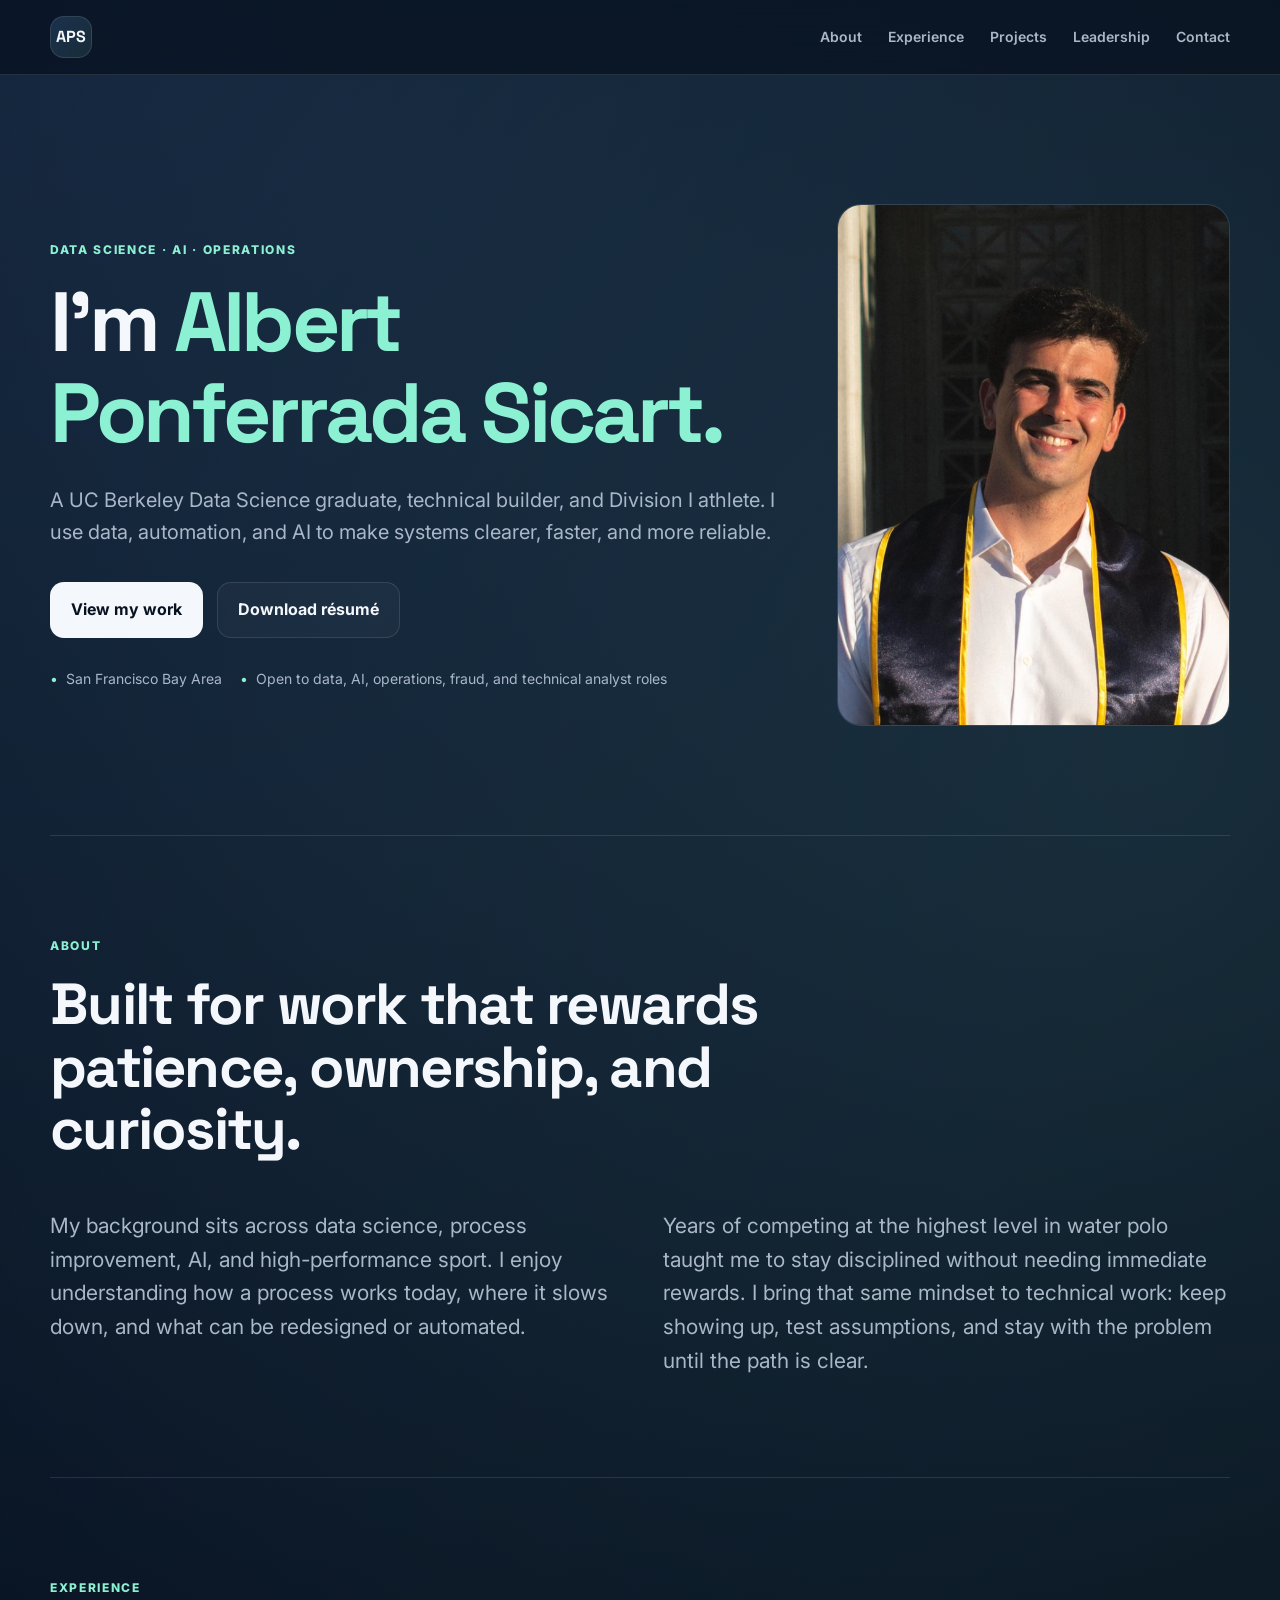
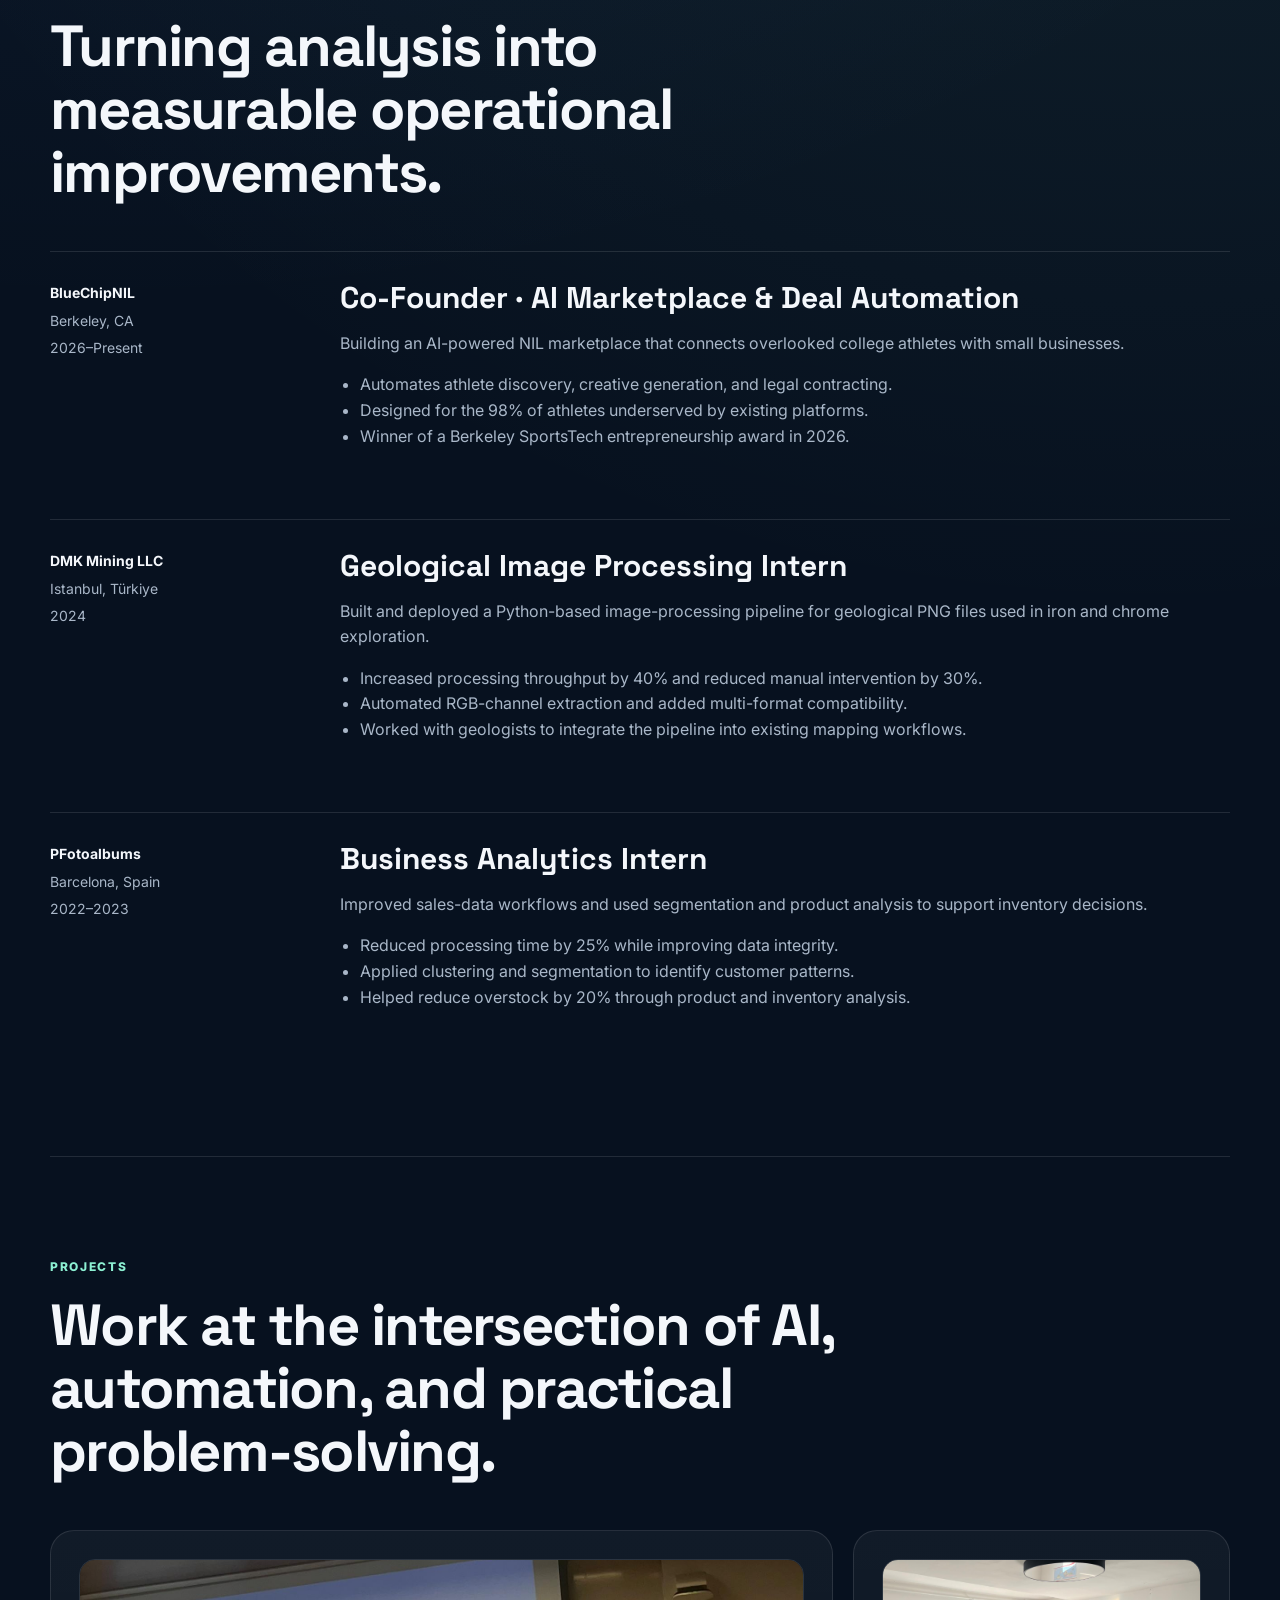
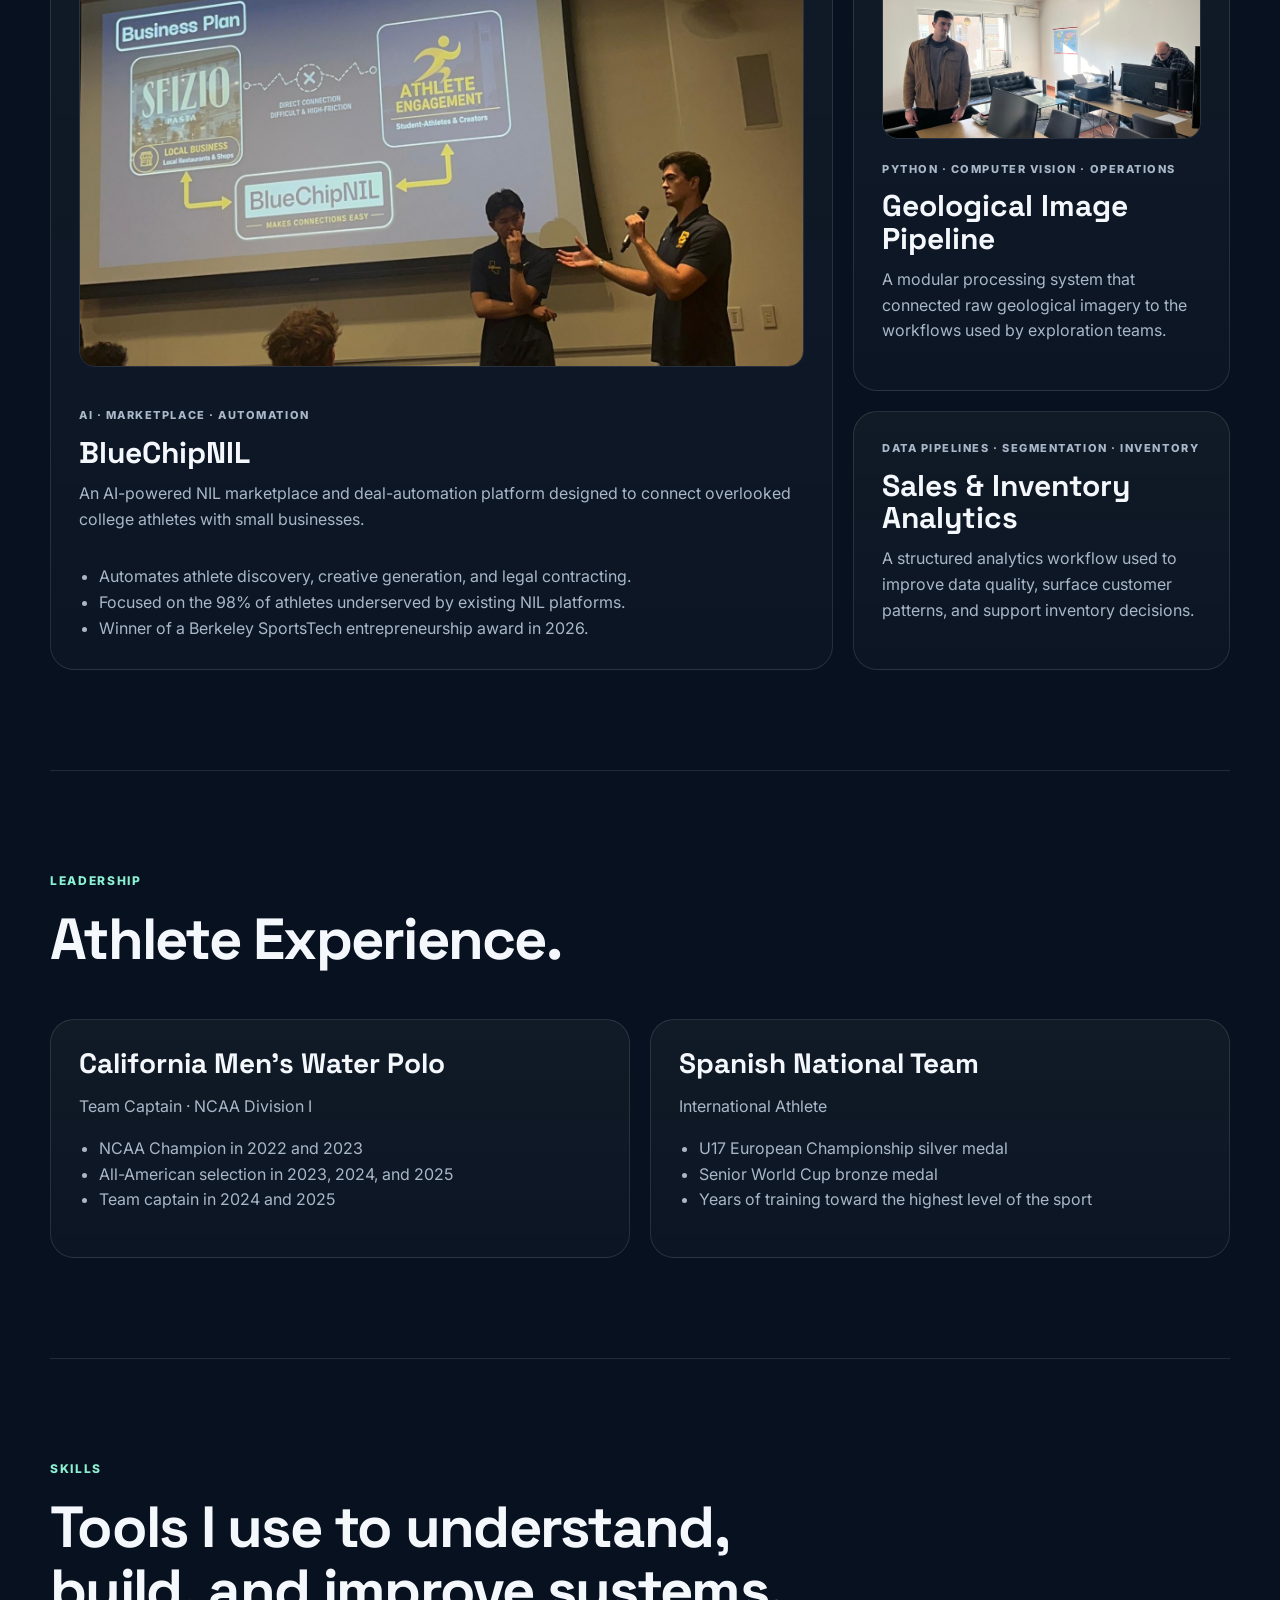
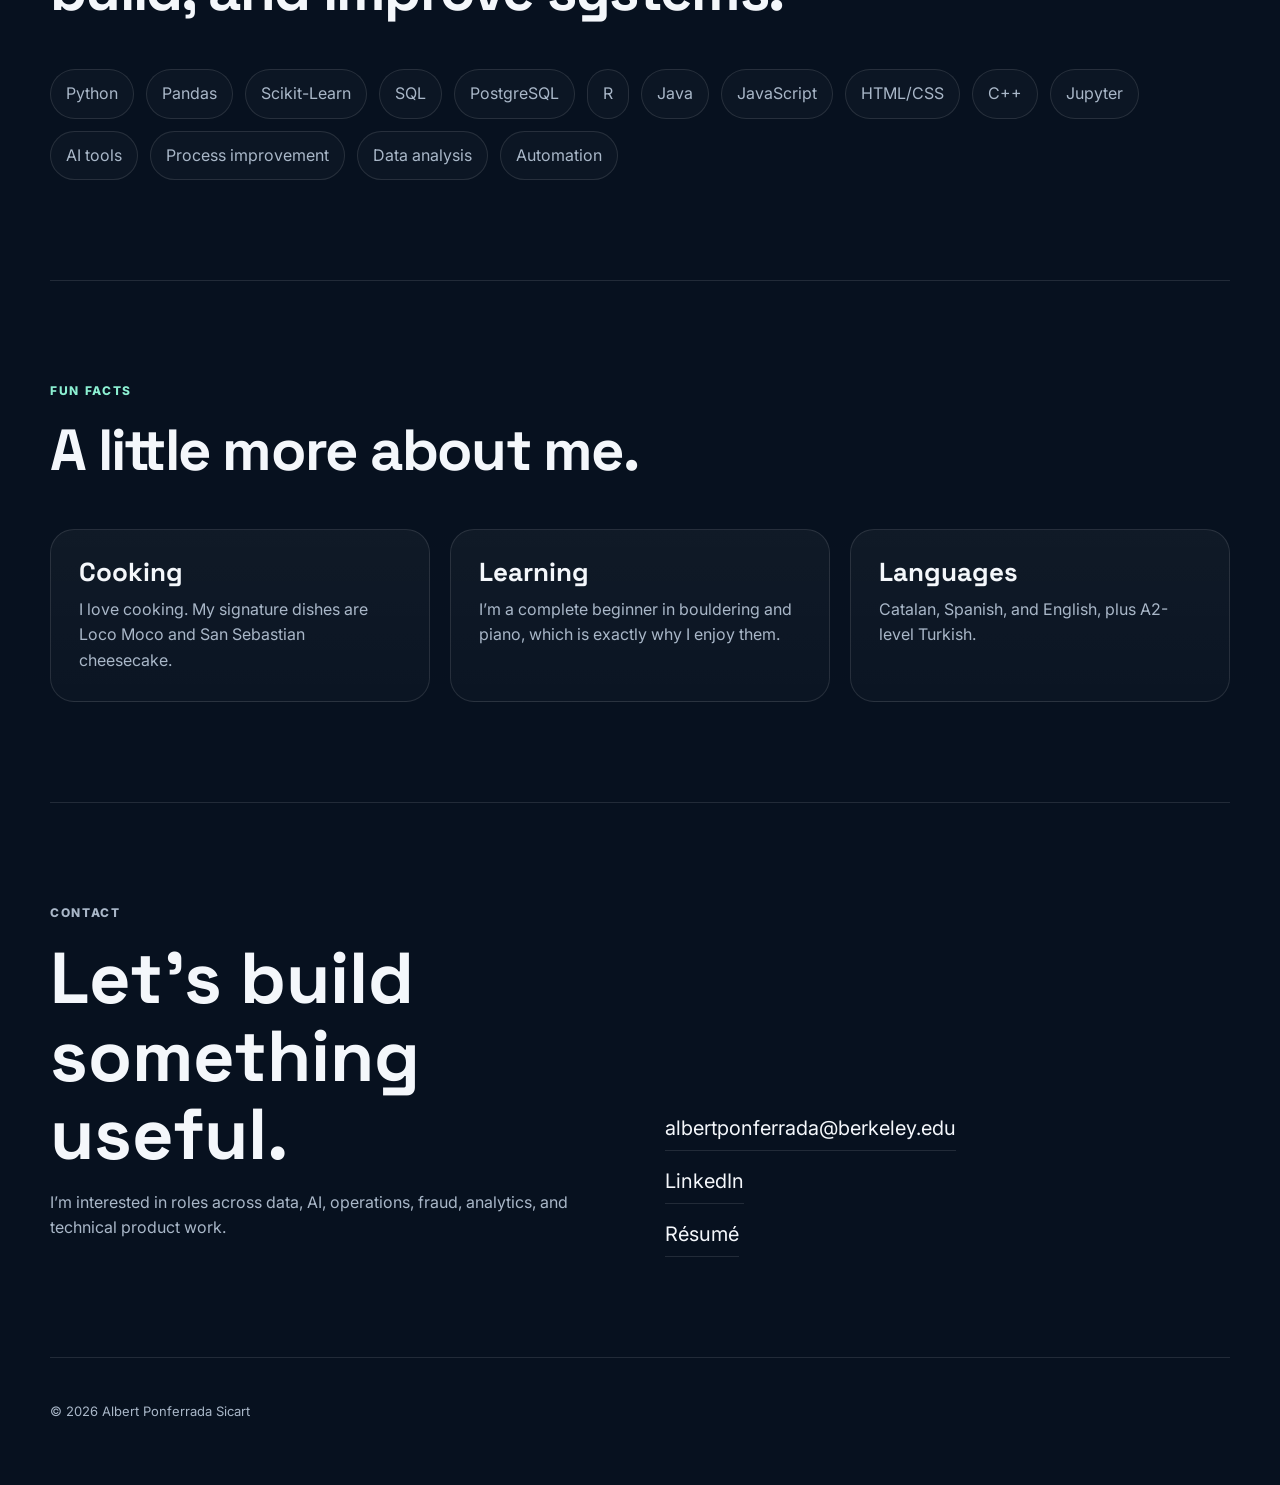
==== index.html @ a895bd9f "Add files via upload" ====
<!DOCTYPE html>
<html lang="en">
<head>
  <meta charset="UTF-8" />
  <meta name="viewport" content="width=device-width, initial-scale=1.0" />
  <meta name="description" content="Portfolio of Albert Ponferrada Sicart, UC Berkeley Data Science graduate, AI builder, analyst, and Division I athlete." />
  <title>Albert Ponferrada Sicart | Data, AI & Operations</title>
  <link rel="preconnect" href="https://fonts.googleapis.com">
  <link rel="preconnect" href="https://fonts.gstatic.com" crossorigin>
  <link href="https://fonts.googleapis.com/css2?family=Inter:wght@400;500;600;700;800&family=Space+Grotesk:wght@500;600;700&display=swap" rel="stylesheet">
  <link rel="stylesheet" href="styles.css" />
</head>
<body>
  <div class="site-shell">
    <header class="nav-wrap">
      <nav class="nav container">
        <a class="brand" href="#top">APS</a>
        <button class="menu-toggle" aria-label="Open menu" aria-expanded="false">Menu</button>
        <div class="nav-links">
          <a href="#about">About</a>
          <a href="#experience">Experience</a>
          <a href="#projects">Projects</a>
          <a href="#leadership">Leadership</a>
          <a href="#contact">Contact</a>
        </div>
      </nav>
    </header>

    <main id="top">
      <section class="hero container">
        <div class="hero-copy">
          <p class="eyebrow">DATA SCIENCE · AI · OPERATIONS</p>
          <h1>I’m <span class="name-accent">Albert Ponferrada Sicart.</span></h1>
          <p class="hero-text">
            A UC Berkeley Data Science graduate, technical builder, and Division I athlete.
            I use data, automation, and AI to make systems clearer, faster, and more reliable.
          </p>
          <div class="hero-actions">
            <a class="button primary" href="#projects">View my work</a>
            <a class="button secondary" href="Albert_Ponferrada_Resume.pdf" target="_blank" rel="noopener">Download résumé</a>
          </div>
          <div class="hero-meta">
            <span>San Francisco Bay Area</span>
            <span>Open to data, AI, operations, fraud, and technical analyst roles</span>
          </div>
        </div>

        <aside class="hero-image-wrap"><img src="main.png" alt="Albert Ponferrada Sicart" class="hero-image" /></aside>
      </section>

      <section id="about" class="section container">
        <div class="section-heading">
          <p class="eyebrow">ABOUT</p>
          <h2>Built for work that rewards patience, ownership, and curiosity.</h2>
        </div>
        <div class="about-grid">
          <p>
            My background sits across data science, process improvement, AI, and high-performance sport.
            I enjoy understanding how a process works today, where it slows down, and what can be redesigned or automated.
          </p>
          <p>
            Years of competing at the highest level in water polo taught me to stay disciplined without needing immediate rewards.
            I bring that same mindset to technical work: keep showing up, test assumptions, and stay with the problem until the path is clear.
          </p>
        </div>
      </section>

      <section id="experience" class="section container">
        <div class="section-heading">
          <p class="eyebrow">EXPERIENCE</p>
          <h2>Turning analysis into measurable operational improvements.</h2>
        </div>

        <div class="timeline">
          <article class="timeline-item">
            <div class="timeline-meta">
              <span>BlueChipNIL</span>
              <span>Berkeley, CA</span>
              <span>2026–Present</span>
            </div>
            <div class="timeline-content">
              <h3>Co-Founder · AI Marketplace & Deal Automation</h3>
              <p>
                Building an AI-powered NIL marketplace that connects overlooked college athletes with small businesses.
              </p>
              <ul>
                <li>Automates athlete discovery, creative generation, and legal contracting.</li>
                <li>Designed for the 98% of athletes underserved by existing platforms.</li>
                <li>Winner of a Berkeley SportsTech entrepreneurship award in 2026.</li>
              </ul>
            </div>
          </article>
          <article class="timeline-item">
            <div class="timeline-meta">
              <span>DMK Mining LLC</span>
              <span>Istanbul, Türkiye</span>
              <span>2024</span>
            </div>
            <div class="timeline-content">
              <h3>Geological Image Processing Intern</h3>
              <p>
                Built and deployed a Python-based image-processing pipeline for geological PNG files used in iron and chrome exploration.
              </p>
              <ul>
                <li>Increased processing throughput by 40% and reduced manual intervention by 30%.</li>
                <li>Automated RGB-channel extraction and added multi-format compatibility.</li>
                <li>Worked with geologists to integrate the pipeline into existing mapping workflows.</li>
              </ul>
            </div>
          </article>

          <article class="timeline-item">
            <div class="timeline-meta">
              <span>PFotoalbums</span>
              <span>Barcelona, Spain</span>
              <span>2022–2023</span>
            </div>
            <div class="timeline-content">
              <h3>Business Analytics Intern</h3>
              <p>
                Improved sales-data workflows and used segmentation and product analysis to support inventory decisions.
              </p>
              <ul>
                <li>Reduced processing time by 25% while improving data integrity.</li>
                <li>Applied clustering and segmentation to identify customer patterns.</li>
                <li>Helped reduce overstock by 20% through product and inventory analysis.</li>
              </ul>
            </div>
          </article>
        </div>
      </section>

      <section id="projects" class="section container">
        <div class="section-heading">
          <p class="eyebrow">PROJECTS</p>
          <h2>Work at the intersection of AI, automation, and practical problem-solving.</h2>
        </div>

        <div class="project-grid">
          <article class="project-card featured">
            <img src="chip.jpeg" alt="BlueChipNIL project" class="project-image" />
            <div>
              <p class="project-kicker">AI · MARKETPLACE · AUTOMATION</p>
              <h3>BlueChipNIL</h3>
              <p>
                An AI-powered NIL marketplace and deal-automation platform designed to connect overlooked college athletes with small businesses.
              </p>
            </div>
            <ul>
              <li>Automates athlete discovery, creative generation, and legal contracting.</li>
              <li>Focused on the 98% of athletes underserved by existing NIL platforms.</li>
              <li>Winner of a Berkeley SportsTech entrepreneurship award in 2026.</li>
            </ul>
          </article>

          <article class="project-card">
            <img src="dmk.jpeg" alt="DMK geological image-processing project" class="project-image" />
            <p class="project-kicker">PYTHON · COMPUTER VISION · OPERATIONS</p>
            <h3>Geological Image Pipeline</h3>
            <p>
              A modular processing system that connected raw geological imagery to the workflows used by exploration teams.
            </p>
          </article>

          <article class="project-card project-card-text-only">
            <p class="project-kicker">DATA PIPELINES · SEGMENTATION · INVENTORY</p>
            <h3>Sales & Inventory Analytics</h3>
            <p>
              A structured analytics workflow used to improve data quality, surface customer patterns, and support inventory decisions.
            </p>
          </article>
        </div>
      </section>

      <section id="leadership" class="section container">
        <div class="section-heading">
          <p class="eyebrow">LEADERSHIP</p>
          <h2>Athlete Experience.</h2>
        </div>

        <div class="leadership-grid">
          <article class="leadership-card">
            <h3>California Men’s Water Polo</h3>
            <p>Team Captain · NCAA Division I</p>
            <ul>
              <li>NCAA Champion in 2022 and 2023</li>
              <li>All-American selection in 2023, 2024, and 2025</li>
              <li>Team captain in 2024 and 2025</li>
            </ul>
          </article>

          <article class="leadership-card">
            <h3>Spanish National Team</h3>
            <p>International Athlete</p>
            <ul>
              <li>U17 European Championship silver medal</li>
              <li>Senior World Cup bronze medal</li>
              <li>Years of training toward the highest level of the sport</li>
            </ul>
          </article>
        </div>
      </section>

      <section class="section container skills-section">
        <div class="section-heading">
          <p class="eyebrow">SKILLS</p>
          <h2>Tools I use to understand, build, and improve systems.</h2>
        </div>
        <div class="skills-list">
          <span>Python</span><span>Pandas</span><span>Scikit-Learn</span><span>SQL</span>
          <span>PostgreSQL</span><span>R</span><span>Java</span><span>JavaScript</span>
          <span>HTML/CSS</span><span>C++</span><span>Jupyter</span><span>AI tools</span>
          <span>Process improvement</span><span>Data analysis</span><span>Automation</span>
        </div>
      </section>
      <section class="section container">
        <div class="section-heading">
          <p class="eyebrow">FUN FACTS</p>
          <h2>A little more about me.</h2>
        </div>
        <div class="fun-facts-grid">
          <article class="fun-fact-card">
            <h3>Cooking</h3>
            <p>I love cooking. My signature dishes are Loco Moco and San Sebastian cheesecake.</p>
          </article>
          <article class="fun-fact-card">
            <h3>Learning</h3>
            <p>I’m a complete beginner in bouldering and piano, which is exactly why I enjoy them.</p>
          </article>
          <article class="fun-fact-card">
            <h3>Languages</h3>
            <p>Catalan, Spanish, and English, plus A2-level Turkish.</p>
          </article>
        </div>
      </section>

      <section id="contact" class="section contact container">
        <div>
          <p class="eyebrow">CONTACT</p>
          <h2>Let’s build something useful.</h2>
          <p>
            I’m interested in roles across data, AI, operations, fraud, analytics, and technical product work.
          </p>
        </div>
        <div class="contact-links">
          <a href="mailto:albertponferrada@berkeley.edu">albertponferrada@berkeley.edu</a>
          <a href="https://www.linkedin.com/in/albert-ponferrada" target="_blank" rel="noopener">LinkedIn</a>
          <a href="Albert_Ponferrada_Resume.pdf" target="_blank" rel="noopener">Résumé</a>
        </div>
      </section>
    </main>

    <footer class="footer container">
      <p>© <span id="year"></span> Albert Ponferrada Sicart</p>
      
    </footer>
  </div>

  <script src="script.js"></script>
</body>
</html>
---- styles.css ----
:root {
  --bg: #07111f;
  --bg-soft: #0d1a2c;
  --panel: rgba(15, 31, 51, 0.88);
  --text: #f4f7fb;
  --muted: #a9b7c8;
  --line: rgba(255,255,255,0.11);
  --accent: #69a7ff;
  --accent-2: #8cf0d2;
  --max: 1180px;
  --radius: 24px;
}

* { box-sizing: border-box; }
html { scroll-behavior: smooth; }
body {
  margin: 0;
  background:
    radial-gradient(circle at 10% 0%, rgba(105,167,255,.14), transparent 30%),
    radial-gradient(circle at 90% 12%, rgba(140,240,210,.10), transparent 26%),
    var(--bg);
  color: var(--text);
  font-family: Inter, sans-serif;
  line-height: 1.6;
}

a { color: inherit; text-decoration: none; }
.container { width: min(var(--max), calc(100% - 40px)); margin: 0 auto; }

.nav-wrap {
  position: sticky;
  top: 0;
  z-index: 50;
  backdrop-filter: blur(16px);
  background: rgba(7,17,31,.72);
  border-bottom: 1px solid var(--line);
}

.nav {
  height: 74px;
  display: flex;
  align-items: center;
  justify-content: space-between;
}

.brand {
  width: 42px;
  height: 42px;
  border-radius: 14px;
  display: grid;
  place-items: center;
  font-family: "Space Grotesk", sans-serif;
  font-weight: 700;
  border: 1px solid var(--line);
  background: linear-gradient(135deg, rgba(105,167,255,.18), rgba(140,240,210,.10));
}

.nav-links { display: flex; gap: 26px; }
.nav-links a { color: var(--muted); font-size: 14px; font-weight: 600; }
.nav-links a:hover { color: var(--text); }
.menu-toggle { display: none; }

.hero {
  min-height: 760px;
  padding: 110px 0 90px;
  display: grid;
  grid-template-columns: 1.3fr .7fr;
  gap: 56px;
  align-items: center;
}

.eyebrow {
  margin: 0 0 18px;
  color: var(--accent-2);
  letter-spacing: .14em;
  font-size: 12px;
  font-weight: 800;
}

h1, h2, h3 {
  font-family: "Space Grotesk", sans-serif;
  line-height: 1.08;
  margin-top: 0;
}

h1 {
  font-size: clamp(46px, 7vw, 84px);
  letter-spacing: -.045em;
  margin-bottom: 26px;
}

h1 span { color: var(--accent); }

.hero-text {
  color: var(--muted);
  font-size: 20px;
  max-width: 760px;
  margin-bottom: 34px;
}

.hero-actions { display: flex; gap: 14px; flex-wrap: wrap; }
.button {
  padding: 14px 20px;
  border-radius: 14px;
  font-weight: 700;
  border: 1px solid var(--line);
}
.button.primary {
  background: var(--text);
  color: var(--bg);
}
.button.secondary { background: rgba(255,255,255,.03); }

.hero-meta {
  margin-top: 30px;
  display: flex;
  flex-wrap: wrap;
  gap: 18px;
  color: var(--muted);
  font-size: 14px;
}
.hero-meta span::before { content: "•"; color: var(--accent-2); margin-right: 8px; }

.hero-card, .project-card, .leadership-card {
  border: 1px solid var(--line);
  background: linear-gradient(180deg, rgba(255,255,255,.045), rgba(255,255,255,.02));
  border-radius: var(--radius);
}

.hero-card { padding: 30px; }
.card-label, .project-kicker {
  color: var(--accent-2);
  font-size: 11px;
  letter-spacing: .14em;
  font-weight: 800;
}
.hero-card h2 { font-size: 32px; margin: 14px 0; }
.hero-card p { color: var(--muted); }

.stats {
  display: grid;
  grid-template-columns: repeat(2, 1fr);
  gap: 14px;
  margin-top: 26px;
}
.stats div {
  padding: 18px;
  border-radius: 16px;
  background: rgba(255,255,255,.035);
  border: 1px solid var(--line);
}
.stats strong {
  display: block;
  font-size: 26px;
  font-family: "Space Grotesk";
}
.stats span { color: var(--muted); font-size: 13px; }

.section { padding: 100px 0; border-top: 1px solid var(--line); }
.section-heading { max-width: 820px; margin-bottom: 46px; }
.section-heading h2 { font-size: clamp(34px, 5vw, 58px); letter-spacing: -.03em; }

.about-grid {
  display: grid;
  grid-template-columns: repeat(2, 1fr);
  gap: 46px;
}
.about-grid p {
  font-size: 21px;
  color: var(--muted);
  margin: 0;
}

.timeline { display: grid; gap: 24px; }
.timeline-item {
  display: grid;
  grid-template-columns: 260px 1fr;
  gap: 30px;
  padding: 30px 0;
  border-top: 1px solid var(--line);
}
.timeline-meta {
  display: flex;
  flex-direction: column;
  gap: 5px;
  color: var(--muted);
  font-size: 14px;
}
.timeline-meta span:first-child { color: var(--text); font-weight: 700; }
.timeline-content h3 { font-size: 30px; margin-bottom: 12px; }
.timeline-content p, .timeline-content li { color: var(--muted); }
.timeline-content ul { padding-left: 20px; }

.project-grid {
  display: grid;
  grid-template-columns: 1.35fr .65fr;
  gap: 20px;
}
.project-card { padding: 28px; }
.project-card.featured {
  grid-row: span 2;
  display: flex;
  flex-direction: column;
  justify-content: space-between;
  min-height: 430px;
}
.project-card h3 { font-size: 30px; margin: 12px 0; }
.project-card p, .project-card li { color: var(--muted); }
.project-card ul { padding-left: 20px; }

.leadership-grid {
  display: grid;
  grid-template-columns: repeat(2, 1fr);
  gap: 20px;
}
.leadership-card { padding: 28px; }
.leadership-card h3 { font-size: 28px; margin-bottom: 8px; }
.leadership-card p, .leadership-card li { color: var(--muted); }
.leadership-card ul { padding-left: 20px; }

.skills-list {
  display: flex;
  flex-wrap: wrap;
  gap: 12px;
}
.skills-list span {
  padding: 11px 15px;
  border: 1px solid var(--line);
  border-radius: 999px;
  color: var(--muted);
  background: rgba(255,255,255,.025);
}

.contact {
  display: grid;
  grid-template-columns: 1fr 1fr;
  gap: 50px;
  align-items: end;
}
.contact h2 { font-size: clamp(42px, 6vw, 72px); margin-bottom: 16px; }
.contact p { color: var(--muted); }
.contact-links {
  display: flex;
  flex-direction: column;
  align-items: flex-start;
  gap: 14px;
}
.contact-links a {
  font-size: 20px;
  border-bottom: 1px solid var(--line);
  padding-bottom: 6px;
}

.footer {
  padding: 30px 0 50px;
  border-top: 1px solid var(--line);
  display: flex;
  justify-content: space-between;
  color: var(--muted);
  font-size: 13px;
  gap: 20px;
}

@media (max-width: 900px) {
  .hero { grid-template-columns: 1fr; min-height: auto; padding-top: 80px; }
  .about-grid, .leadership-grid, .contact { grid-template-columns: 1fr; }
  .timeline-item { grid-template-columns: 1fr; }
  .project-grid { grid-template-columns: 1fr; }
  .project-card.featured { grid-row: auto; min-height: auto; }
}

@media (max-width: 720px) {
  .nav-links {
    display: none;
    position: absolute;
    top: 74px;
    left: 20px;
    right: 20px;
    flex-direction: column;
    background: #0b1727;
    border: 1px solid var(--line);
    padding: 18px;
    border-radius: 16px;
  }
  .nav-links.open { display: flex; }
  .menu-toggle {
    display: inline-flex;
    background: none;
    border: 1px solid var(--line);
    color: var(--text);
    padding: 9px 12px;
    border-radius: 10px;
  }
  .stats { grid-template-columns: 1fr; }
  .footer { flex-direction: column; }
}


.hero-image-placeholder {
  min-height: 520px;
  border: 1px solid var(--line);
  border-radius: var(--radius);
  background:
    linear-gradient(135deg, rgba(105,167,255,.12), rgba(140,240,210,.06)),
    rgba(255,255,255,.02);
  display: grid;
  place-items: center;
  overflow: hidden;
}

.image-placeholder-inner,
.project-image-placeholder {
  display: grid;
  place-items: center;
  border: 1px dashed rgba(255,255,255,.22);
  color: var(--muted);
  text-transform: uppercase;
  letter-spacing: .12em;
  font-size: 11px;
}

.image-placeholder-inner {
  width: calc(100% - 56px);
  height: calc(100% - 56px);
  border-radius: 18px;
}

.project-image-placeholder {
  width: 100%;
  aspect-ratio: 16 / 9;
  border-radius: 16px;
  margin-bottom: 22px;
  background: rgba(255,255,255,.025);
}

.fun-facts-grid {
  display: grid;
  grid-template-columns: repeat(3, 1fr);
  gap: 20px;
}

.fun-fact-card {
  padding: 28px;
  border: 1px solid var(--line);
  border-radius: var(--radius);
  background: linear-gradient(180deg, rgba(255,255,255,.04), rgba(255,255,255,.02));
}

.fun-fact-card h3 {
  font-size: 26px;
  margin-bottom: 10px;
}

.fun-fact-card p {
  color: var(--muted);
  margin: 0;
}

@media (max-width: 900px) {
  .fun-facts-grid { grid-template-columns: 1fr; }
  .hero-image-placeholder { min-height: 420px; }
}


.name-accent { color: var(--accent-2); }
.hero-image-wrap { min-height: 520px; border-radius: var(--radius); overflow: hidden; border: 1px solid var(--line); background: rgba(255,255,255,.02); }
.hero-image { width: 100%; height: 100%; min-height: 520px; object-fit: cover; display: block; }
.project-image { width: 100%; aspect-ratio: 16 / 9; object-fit: cover; display: block; border-radius: 16px; margin-bottom: 22px; border: 1px solid var(--line); }
.project-card.featured { min-height: 0; justify-content: flex-start; gap: 18px; }
.project-card.featured > div { margin-bottom: 0; }
.project-card.featured ul { margin: 2px 0 0; padding-left: 20px; }
.project-card h3 { margin-bottom: 12px; }
.project-card p { margin-top: 0; margin-bottom: 12px; }
@media (max-width: 900px) { .hero-image-wrap, .hero-image { min-height: 420px; } }
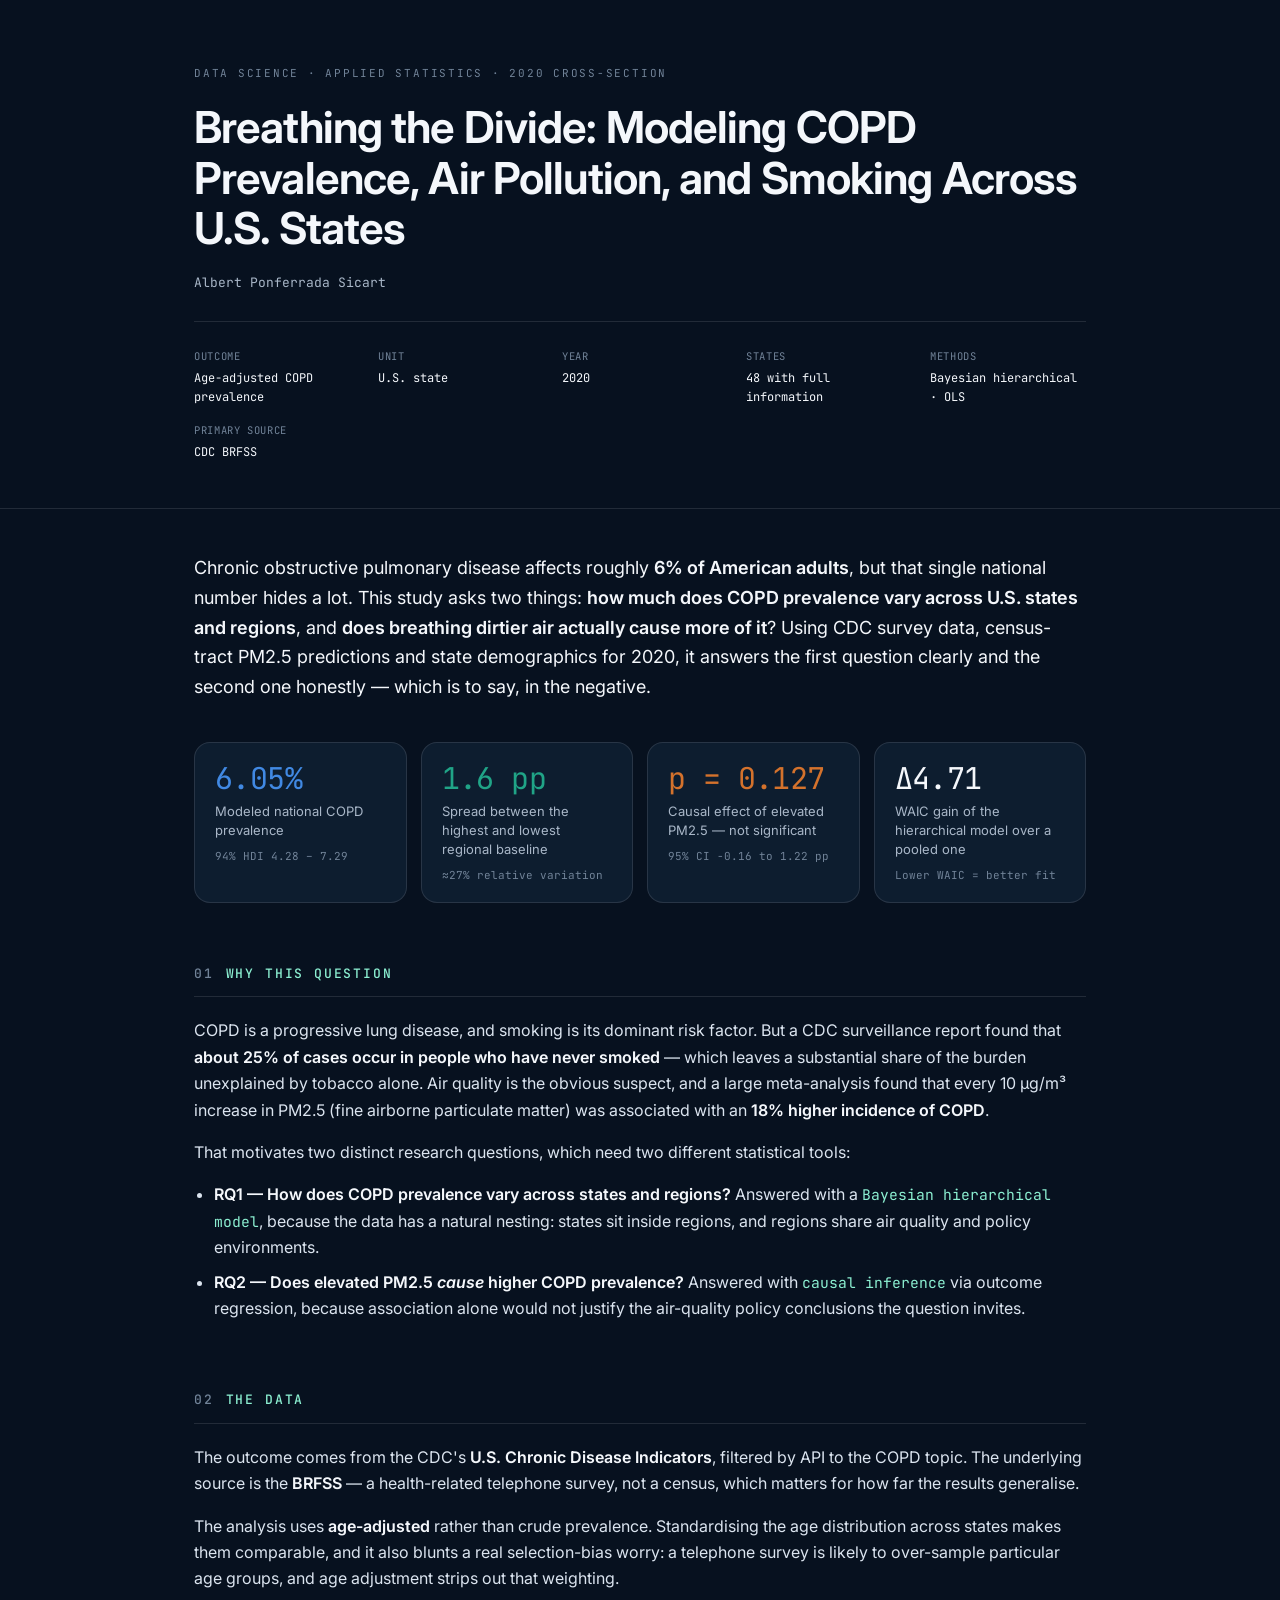
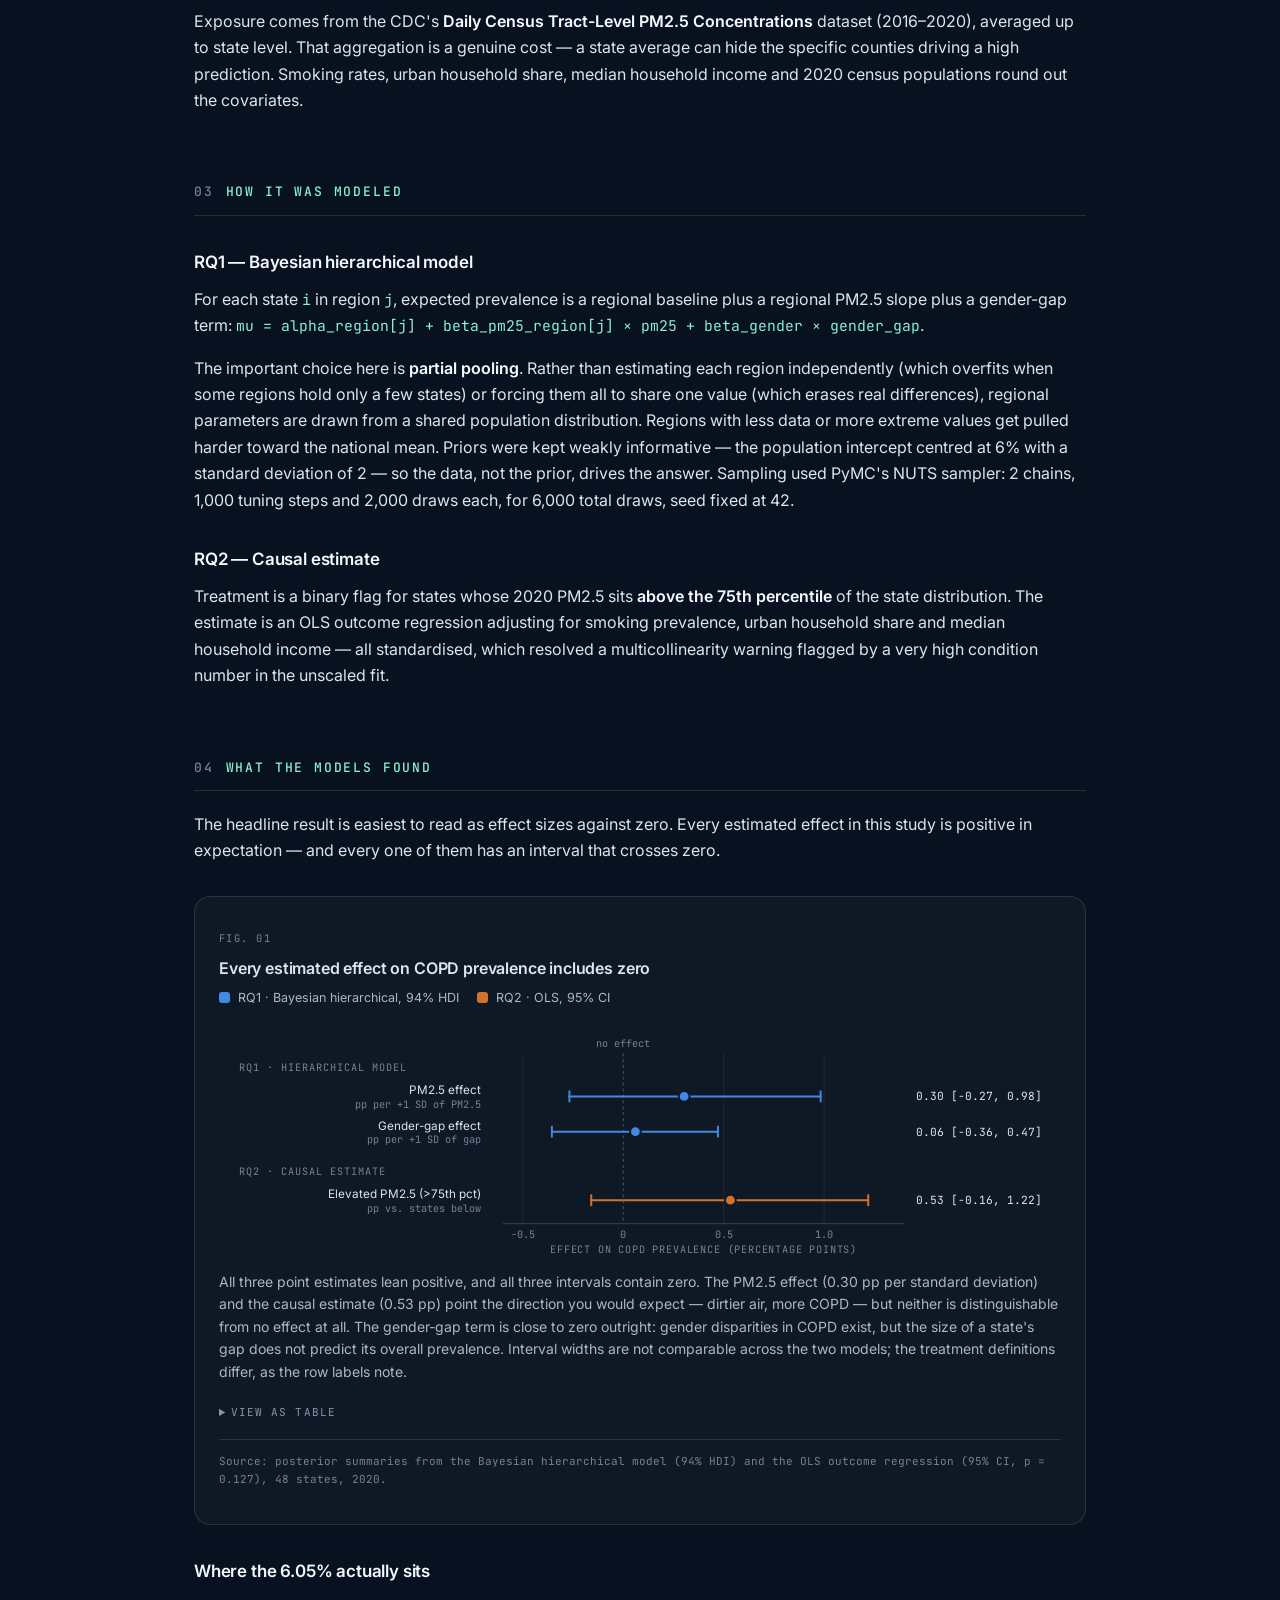
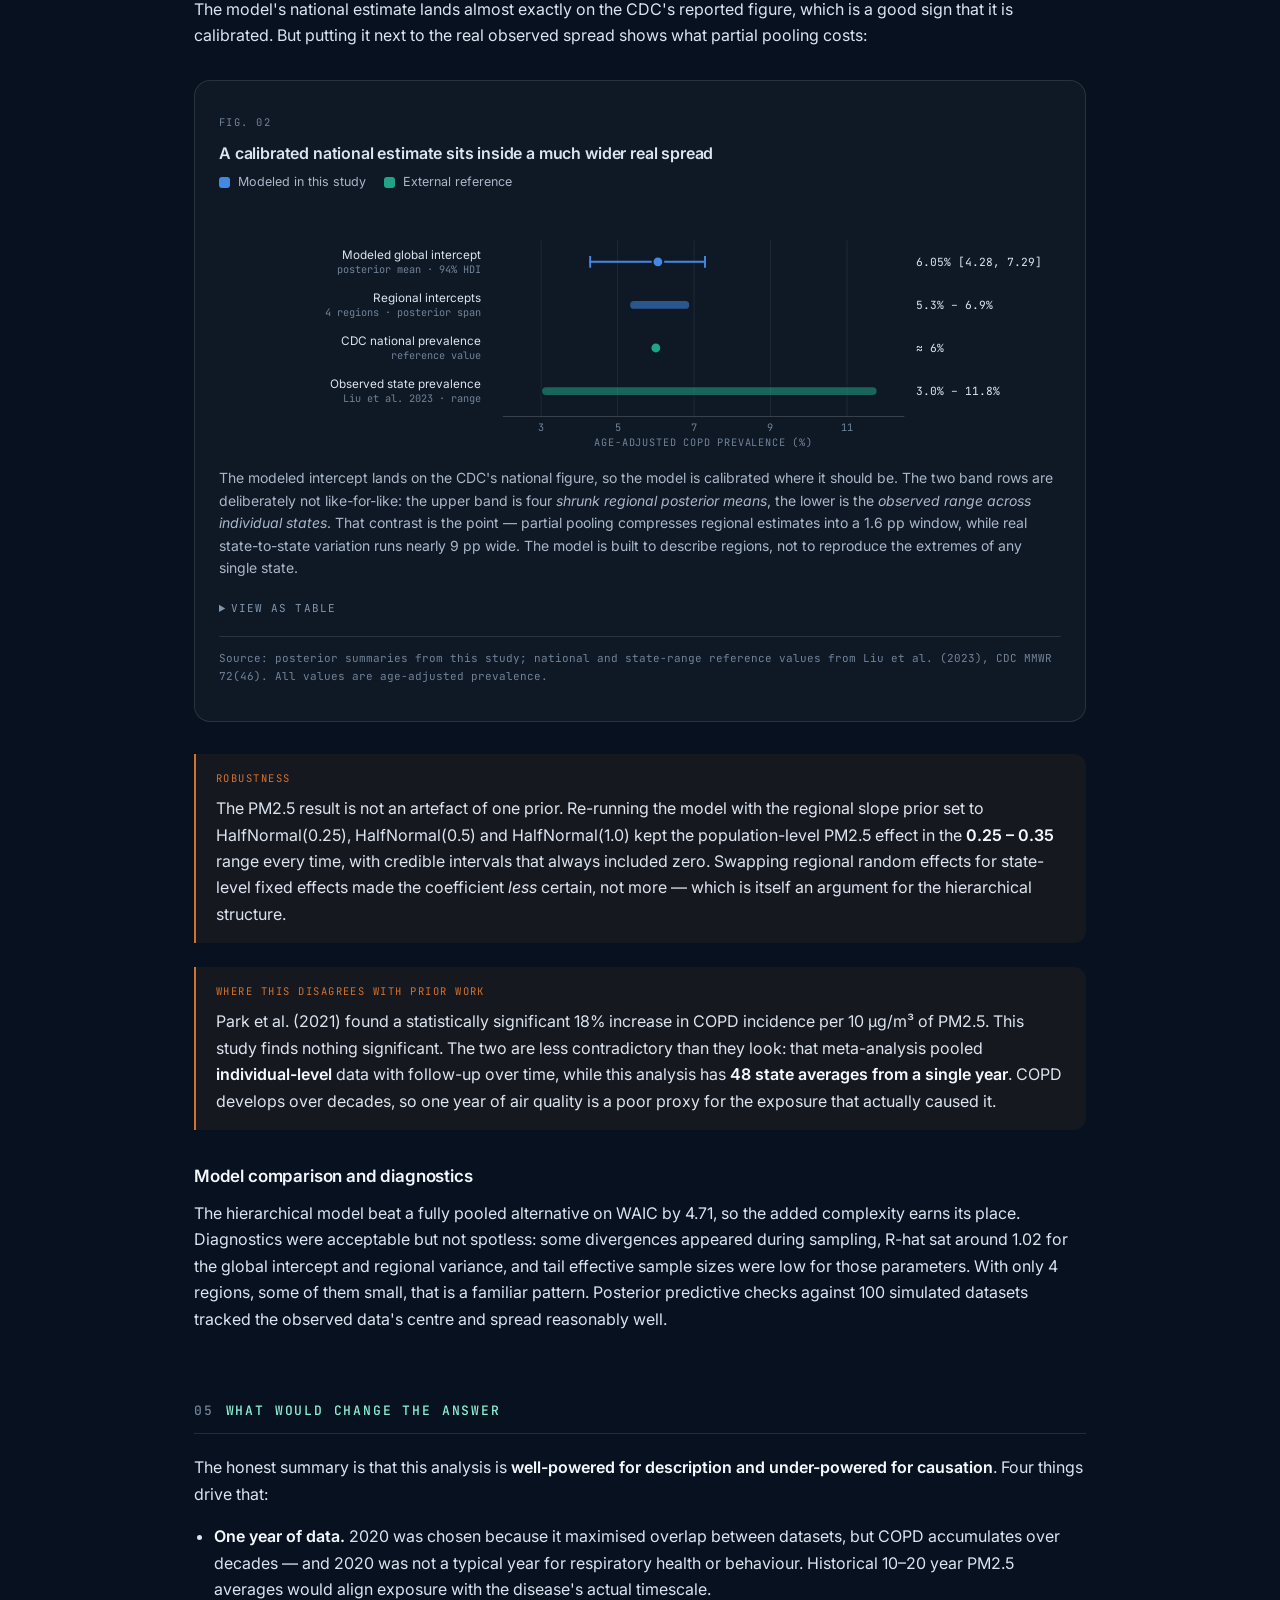
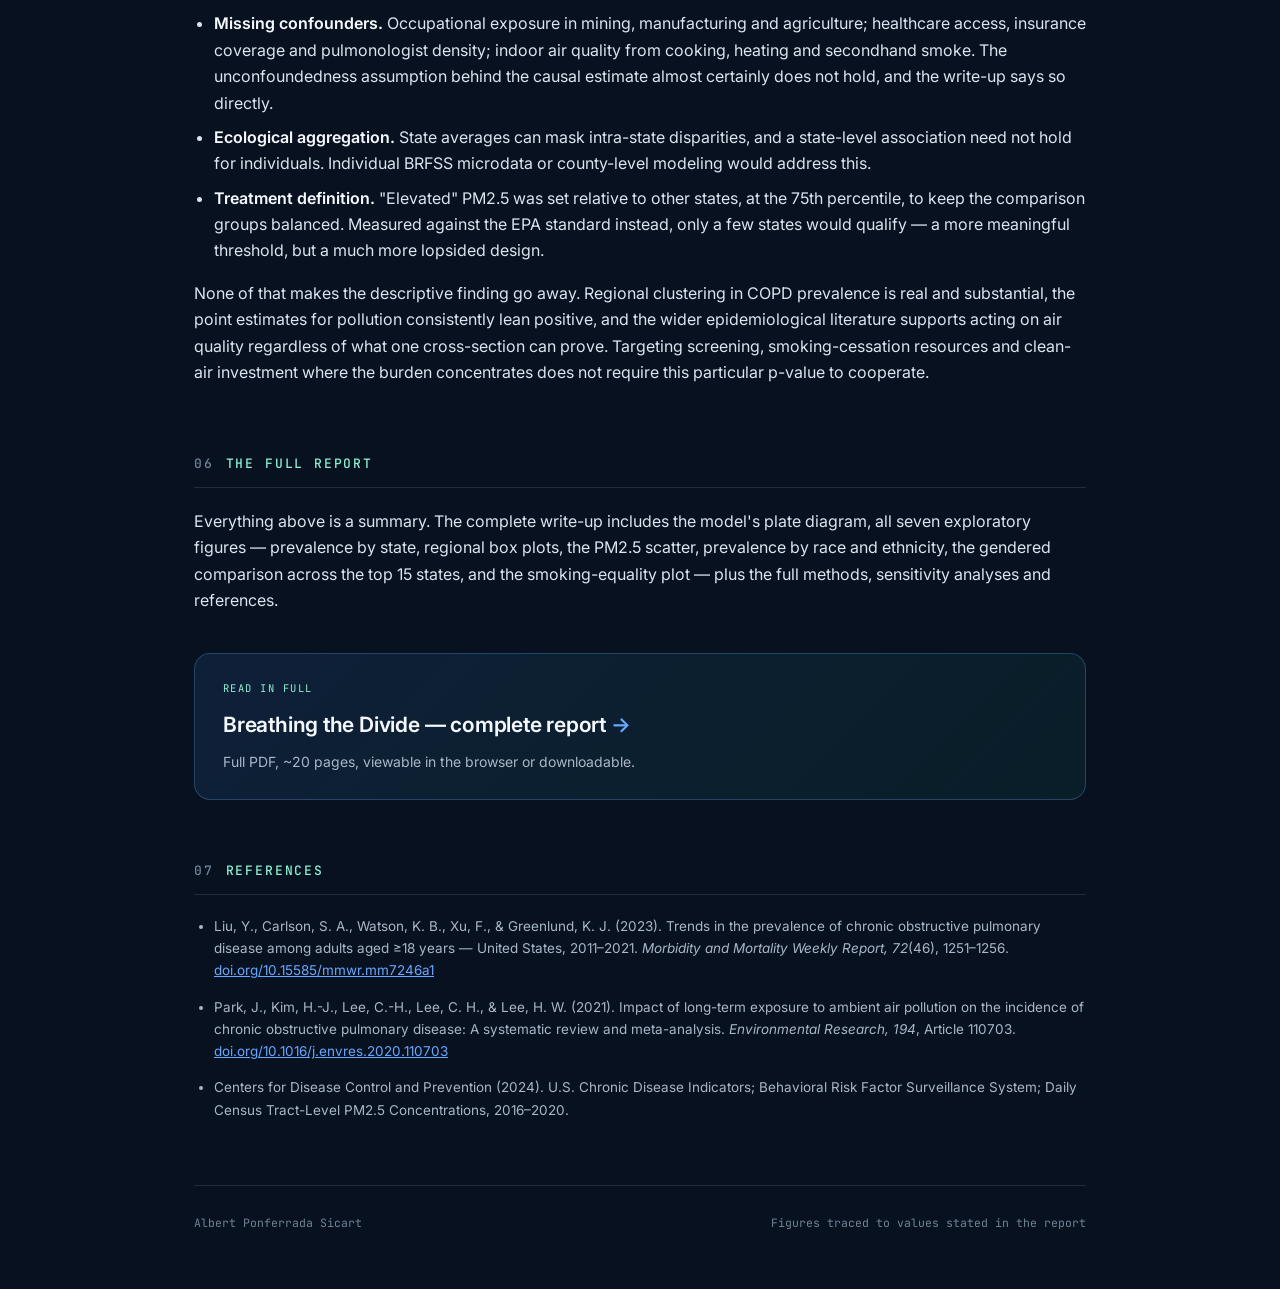
==== commit 8eea8c31: "Replace portfolio site with the COPD prevalence report Clear the previous portfolio content (resume," ====
--- a/index.html
+++ b/index.html
@@ -1,261 +1,476 @@
 <!DOCTYPE html>
 <html lang="en">
 <head>
-  <meta charset="UTF-8" />
-  <meta name="viewport" content="width=device-width, initial-scale=1.0" />
-  <meta name="description" content="Portfolio of Albert Ponferrada Sicart, UC Berkeley Data Science graduate, AI builder, analyst, and Division I athlete." />
-  <title>Albert Ponferrada Sicart | Data, AI & Operations</title>
-  <link rel="preconnect" href="https://fonts.googleapis.com">
-  <link rel="preconnect" href="https://fonts.gstatic.com" crossorigin>
-  <link href="https://fonts.googleapis.com/css2?family=Inter:wght@400;500;600;700;800&family=Space+Grotesk:wght@500;600;700&display=swap" rel="stylesheet">
-  <link rel="stylesheet" href="styles.css" />
+<meta charset="utf-8">
+<meta name="viewport" content="width=device-width, initial-scale=1">
+<title>Breathing the Divide — COPD Prevalence, Air Pollution & Smoking Across U.S. States</title>
+<meta name="description" content="A Bayesian hierarchical and causal-inference study of COPD prevalence, PM2.5 exposure and smoking across U.S. states in 2020. By Albert Ponferrada Sicart.">
+<link rel="preconnect" href="https://fonts.googleapis.com">
+<link rel="preconnect" href="https://fonts.gstatic.com" crossorigin>
+<link href="https://fonts.googleapis.com/css2?family=Inter:wght@400;500;600;650&family=JetBrains+Mono:wght@400;500&display=swap" rel="stylesheet">
+<link rel="stylesheet" href="styles.css">
 </head>
 <body>
-  <div class="site-shell">
-    <header class="nav-wrap">
-      <nav class="nav container">
-        <a class="brand" href="#top">APS</a>
-        <button class="menu-toggle" aria-label="Open menu" aria-expanded="false">Menu</button>
-        <div class="nav-links">
-          <a href="#about">About</a>
-          <a href="#experience">Experience</a>
-          <a href="#projects">Projects</a>
-          <a href="#leadership">Leadership</a>
-          <a href="#contact">Contact</a>
-        </div>
-      </nav>
-    </header>
-
-    <main id="top">
-      <section class="hero container">
-        <div class="hero-copy">
-          <p class="eyebrow">DATA SCIENCE · AI · OPERATIONS</p>
-          <h1>I’m <span class="name-accent">Albert Ponferrada Sicart.</span></h1>
-          <p class="hero-text">
-            A UC Berkeley Data Science graduate, technical builder, and Division I athlete.
-            I use data, automation, and AI to make systems clearer, faster, and more reliable.
-          </p>
-          <div class="hero-actions">
-            <a class="button primary" href="#projects">View my work</a>
-            <a class="button secondary" href="Albert_Ponferrada_Resume.pdf" target="_blank" rel="noopener">Download résumé</a>
-          </div>
-          <div class="hero-meta">
-            <span>San Francisco Bay Area</span>
-            <span>Open to data, AI, operations, fraud, and technical analyst roles</span>
-          </div>
-        </div>
-
-        <aside class="hero-image-wrap"><img src="main.png" alt="Albert Ponferrada Sicart" class="hero-image" /></aside>
-      </section>
-
-      <section id="about" class="section container">
-        <div class="section-heading">
-          <p class="eyebrow">ABOUT</p>
-          <h2>Built for work that rewards patience, ownership, and curiosity.</h2>
-        </div>
-        <div class="about-grid">
-          <p>
-            My background sits across data science, process improvement, AI, and high-performance sport.
-            I enjoy understanding how a process works today, where it slows down, and what can be redesigned or automated.
-          </p>
-          <p>
-            Years of competing at the highest level in water polo taught me to stay disciplined without needing immediate rewards.
-            I bring that same mindset to technical work: keep showing up, test assumptions, and stay with the problem until the path is clear.
-          </p>
-        </div>
-      </section>
-
-      <section id="experience" class="section container">
-        <div class="section-heading">
-          <p class="eyebrow">EXPERIENCE</p>
-          <h2>Turning analysis into measurable operational improvements.</h2>
-        </div>
-
-        <div class="timeline">
-          <article class="timeline-item">
-            <div class="timeline-meta">
-              <span>BlueChipNIL</span>
-              <span>Berkeley, CA</span>
-              <span>2026–Present</span>
-            </div>
-            <div class="timeline-content">
-              <h3>Co-Founder · AI Marketplace & Deal Automation</h3>
-              <p>
-                Building an AI-powered NIL marketplace that connects overlooked college athletes with small businesses.
-              </p>
-              <ul>
-                <li>Automates athlete discovery, creative generation, and legal contracting.</li>
-                <li>Designed for the 98% of athletes underserved by existing platforms.</li>
-                <li>Winner of a Berkeley SportsTech entrepreneurship award in 2026.</li>
-              </ul>
-            </div>
-          </article>
-          <article class="timeline-item">
-            <div class="timeline-meta">
-              <span>DMK Mining LLC</span>
-              <span>Istanbul, Türkiye</span>
-              <span>2024</span>
-            </div>
-            <div class="timeline-content">
-              <h3>Geological Image Processing Intern</h3>
-              <p>
-                Built and deployed a Python-based image-processing pipeline for geological PNG files used in iron and chrome exploration.
-              </p>
-              <ul>
-                <li>Increased processing throughput by 40% and reduced manual intervention by 30%.</li>
-                <li>Automated RGB-channel extraction and added multi-format compatibility.</li>
-                <li>Worked with geologists to integrate the pipeline into existing mapping workflows.</li>
-              </ul>
-            </div>
-          </article>
-
-          <article class="timeline-item">
-            <div class="timeline-meta">
-              <span>PFotoalbums</span>
-              <span>Barcelona, Spain</span>
-              <span>2022–2023</span>
-            </div>
-            <div class="timeline-content">
-              <h3>Business Analytics Intern</h3>
-              <p>
-                Improved sales-data workflows and used segmentation and product analysis to support inventory decisions.
-              </p>
-              <ul>
-                <li>Reduced processing time by 25% while improving data integrity.</li>
-                <li>Applied clustering and segmentation to identify customer patterns.</li>
-                <li>Helped reduce overstock by 20% through product and inventory analysis.</li>
-              </ul>
-            </div>
-          </article>
-        </div>
-      </section>
-
-      <section id="projects" class="section container">
-        <div class="section-heading">
-          <p class="eyebrow">PROJECTS</p>
-          <h2>Work at the intersection of AI, automation, and practical problem-solving.</h2>
-        </div>
-
-        <div class="project-grid">
-          <article class="project-card featured">
-            <img src="chip.jpeg" alt="BlueChipNIL project" class="project-image" />
-            <div>
-              <p class="project-kicker">AI · MARKETPLACE · AUTOMATION</p>
-              <h3>BlueChipNIL</h3>
-              <p>
-                An AI-powered NIL marketplace and deal-automation platform designed to connect overlooked college athletes with small businesses.
-              </p>
-            </div>
-            <ul>
-              <li>Automates athlete discovery, creative generation, and legal contracting.</li>
-              <li>Focused on the 98% of athletes underserved by existing NIL platforms.</li>
-              <li>Winner of a Berkeley SportsTech entrepreneurship award in 2026.</li>
-            </ul>
-          </article>
-
-          <article class="project-card">
-            <img src="dmk.jpeg" alt="DMK geological image-processing project" class="project-image" />
-            <p class="project-kicker">PYTHON · COMPUTER VISION · OPERATIONS</p>
-            <h3>Geological Image Pipeline</h3>
-            <p>
-              A modular processing system that connected raw geological imagery to the workflows used by exploration teams.
-            </p>
-          </article>
-
-          <article class="project-card project-card-text-only">
-            <p class="project-kicker">DATA PIPELINES · SEGMENTATION · INVENTORY</p>
-            <h3>Sales & Inventory Analytics</h3>
-            <p>
-              A structured analytics workflow used to improve data quality, surface customer patterns, and support inventory decisions.
-            </p>
-          </article>
-        </div>
-      </section>
-
-      <section id="leadership" class="section container">
-        <div class="section-heading">
-          <p class="eyebrow">LEADERSHIP</p>
-          <h2>Athlete Experience.</h2>
-        </div>
-
-        <div class="leadership-grid">
-          <article class="leadership-card">
-            <h3>California Men’s Water Polo</h3>
-            <p>Team Captain · NCAA Division I</p>
-            <ul>
-              <li>NCAA Champion in 2022 and 2023</li>
-              <li>All-American selection in 2023, 2024, and 2025</li>
-              <li>Team captain in 2024 and 2025</li>
-            </ul>
-          </article>
-
-          <article class="leadership-card">
-            <h3>Spanish National Team</h3>
-            <p>International Athlete</p>
-            <ul>
-              <li>U17 European Championship silver medal</li>
-              <li>Senior World Cup bronze medal</li>
-              <li>Years of training toward the highest level of the sport</li>
-            </ul>
-          </article>
-        </div>
-      </section>
-
-      <section class="section container skills-section">
-        <div class="section-heading">
-          <p class="eyebrow">SKILLS</p>
-          <h2>Tools I use to understand, build, and improve systems.</h2>
-        </div>
-        <div class="skills-list">
-          <span>Python</span><span>Pandas</span><span>Scikit-Learn</span><span>SQL</span>
-          <span>PostgreSQL</span><span>R</span><span>Java</span><span>JavaScript</span>
-          <span>HTML/CSS</span><span>C++</span><span>Jupyter</span><span>AI tools</span>
-          <span>Process improvement</span><span>Data analysis</span><span>Automation</span>
-        </div>
-      </section>
-      <section class="section container">
-        <div class="section-heading">
-          <p class="eyebrow">FUN FACTS</p>
-          <h2>A little more about me.</h2>
-        </div>
-        <div class="fun-facts-grid">
-          <article class="fun-fact-card">
-            <h3>Cooking</h3>
-            <p>I love cooking. My signature dishes are Loco Moco and San Sebastian cheesecake.</p>
-          </article>
-          <article class="fun-fact-card">
-            <h3>Learning</h3>
-            <p>I’m a complete beginner in bouldering and piano, which is exactly why I enjoy them.</p>
-          </article>
-          <article class="fun-fact-card">
-            <h3>Languages</h3>
-            <p>Catalan, Spanish, and English, plus A2-level Turkish.</p>
-          </article>
-        </div>
-      </section>
-
-      <section id="contact" class="section contact container">
-        <div>
-          <p class="eyebrow">CONTACT</p>
-          <h2>Let’s build something useful.</h2>
-          <p>
-            I’m interested in roles across data, AI, operations, fraud, analytics, and technical product work.
-          </p>
-        </div>
-        <div class="contact-links">
-          <a href="mailto:albertponferrada@berkeley.edu">albertponferrada@berkeley.edu</a>
-          <a href="https://www.linkedin.com/in/albert-ponferrada" target="_blank" rel="noopener">LinkedIn</a>
-          <a href="Albert_Ponferrada_Resume.pdf" target="_blank" rel="noopener">Résumé</a>
-        </div>
-      </section>
-    </main>
-
-    <footer class="footer container">
-      <p>© <span id="year"></span> Albert Ponferrada Sicart</p>
-      
-    </footer>
+
+<header class="masthead">
+  <div class="wrap">
+    <p class="eyebrow">Data Science · Applied Statistics · 2020 Cross-Section</p>
+    <h1>Breathing the Divide: Modeling COPD Prevalence, Air Pollution, and Smoking Across U.S. States</h1>
+    <p class="byline">Albert Ponferrada Sicart</p>
+    <dl class="meta">
+      <div><dt>Outcome</dt><dd>Age-adjusted COPD prevalence</dd></div>
+      <div><dt>Unit</dt><dd>U.S. state</dd></div>
+      <div><dt>Year</dt><dd>2020</dd></div>
+      <div><dt>States</dt><dd>48 with full information</dd></div>
+      <div><dt>Methods</dt><dd>Bayesian hierarchical · OLS</dd></div>
+      <div><dt>Primary source</dt><dd>CDC BRFSS</dd></div>
+    </dl>
   </div>
-
-  <script src="script.js"></script>
+</header>
+
+<main class="wrap">
+
+  <section id="abstract" style="padding-top:44px">
+    <p class="lede">
+      Chronic obstructive pulmonary disease affects roughly <strong>6% of American adults</strong>, but that
+      single national number hides a lot. This study asks two things: <strong>how much does COPD prevalence
+      vary across U.S. states and regions</strong>, and <strong>does breathing dirtier air actually cause more
+      of it</strong>? Using CDC survey data, census-tract PM2.5 predictions and state demographics for 2020, it
+      answers the first question clearly and the second one honestly — which is to say, in the negative.
+    </p>
+
+    <div class="tiles">
+      <div class="tile">
+        <span class="n" style="color:var(--viz-1)">6.05%</span>
+        <span class="l">Modeled national COPD prevalence</span>
+        <span class="s">94% HDI 4.28 – 7.29</span>
+      </div>
+      <div class="tile">
+        <span class="n" style="color:var(--viz-2)">1.6 pp</span>
+        <span class="l">Spread between the highest and lowest regional baseline</span>
+        <span class="s">≈27% relative variation</span>
+      </div>
+      <div class="tile">
+        <span class="n" style="color:var(--viz-3)">p = 0.127</span>
+        <span class="l">Causal effect of elevated PM2.5 — not significant</span>
+        <span class="s">95% CI −0.16 to 1.22 pp</span>
+      </div>
+      <div class="tile">
+        <span class="n">Δ4.71</span>
+        <span class="l">WAIC gain of the hierarchical model over a pooled one</span>
+        <span class="s">Lower WAIC = better fit</span>
+      </div>
+    </div>
+  </section>
+
+  <section id="background">
+    <h2><span class="num">01</span>Why this question</h2>
+    <p>
+      COPD is a progressive lung disease, and smoking is its dominant risk factor. But a CDC surveillance
+      report found that <strong>about 25% of cases occur in people who have never smoked</strong> — which
+      leaves a substantial share of the burden unexplained by tobacco alone. Air quality is the obvious
+      suspect, and a large meta-analysis found that every 10 µg/m³ increase in PM2.5 (fine airborne
+      particulate matter) was associated with an <strong>18% higher incidence of COPD</strong>.
+    </p>
+    <p>That motivates two distinct research questions, which need two different statistical tools:</p>
+    <ul>
+      <li>
+        <strong>RQ1 — How does COPD prevalence vary across states and regions?</strong> Answered with a
+        <em class="term">Bayesian hierarchical model</em>, because the data has a natural nesting: states sit
+        inside regions, and regions share air quality and policy environments.
+      </li>
+      <li>
+        <strong>RQ2 — Does elevated PM2.5 <em>cause</em> higher COPD prevalence?</strong> Answered with
+        <em class="term">causal inference</em> via outcome regression, because association alone would not
+        justify the air-quality policy conclusions the question invites.
+      </li>
+    </ul>
+  </section>
+
+  <section id="data">
+    <h2><span class="num">02</span>The data</h2>
+    <p>
+      The outcome comes from the CDC's <strong>U.S. Chronic Disease Indicators</strong>, filtered by API to
+      the COPD topic. The underlying source is the <strong>BRFSS</strong> — a health-related telephone survey,
+      not a census, which matters for how far the results generalise.
+    </p>
+    <p>
+      The analysis uses <strong>age-adjusted</strong> rather than crude prevalence. Standardising the age
+      distribution across states makes them comparable, and it also blunts a real selection-bias worry: a
+      telephone survey is likely to over-sample particular age groups, and age adjustment strips out that
+      weighting.
+    </p>
+    <p>
+      Exposure comes from the CDC's <strong>Daily Census Tract-Level PM2.5 Concentrations</strong> dataset
+      (2016–2020), averaged up to state level. That aggregation is a genuine cost — a state average can hide
+      the specific counties driving a high prediction. Smoking rates, urban household share, median household
+      income and 2020 census populations round out the covariates.
+    </p>
+  </section>
+
+  <section id="method">
+    <h2><span class="num">03</span>How it was modeled</h2>
+
+    <h3>RQ1 — Bayesian hierarchical model</h3>
+    <p>
+      For each state <em class="term">i</em> in region <em class="term">j</em>, expected prevalence is a
+      regional baseline plus a regional PM2.5 slope plus a gender-gap term:
+      <em class="term">mu = alpha_region[j] + beta_pm25_region[j] × pm25 + beta_gender × gender_gap</em>.
+    </p>
+    <p>
+      The important choice here is <strong>partial pooling</strong>. Rather than estimating each region
+      independently (which overfits when some regions hold only a few states) or forcing them all to share one
+      value (which erases real differences), regional parameters are drawn from a shared population
+      distribution. Regions with less data or more extreme values get pulled harder toward the national mean.
+      Priors were kept weakly informative — the population intercept centred at 6% with a standard deviation of
+      2 — so the data, not the prior, drives the answer. Sampling used PyMC's NUTS sampler: 2 chains,
+      1,000 tuning steps and 2,000 draws each, for 6,000 total draws, seed fixed at 42.
+    </p>
+
+    <h3>RQ2 — Causal estimate</h3>
+    <p>
+      Treatment is a binary flag for states whose 2020 PM2.5 sits <strong>above the 75th percentile</strong> of
+      the state distribution. The estimate is an OLS outcome regression adjusting for smoking prevalence, urban
+      household share and median household income — all standardised, which resolved a multicollinearity
+      warning flagged by a very high condition number in the unscaled fit.
+    </p>
+  </section>
+
+  <section id="findings">
+    <h2><span class="num">04</span>What the models found</h2>
+
+    <p>
+      The headline result is easiest to read as effect sizes against zero. Every estimated effect in this study
+      is positive in expectation — and every one of them has an interval that crosses zero.
+    </p>
+
+    <figure>
+      <div class="fig-head">
+        <span class="fig-id">Fig. 01</span>
+        <p class="fig-title">Every estimated effect on COPD prevalence includes zero</p>
+      </div>
+
+      <div class="legend">
+        <span><i style="background:var(--viz-1)"></i>RQ1 · Bayesian hierarchical, 94% HDI</span>
+        <span><i style="background:var(--viz-3)"></i>RQ2 · OLS, 95% CI</span>
+      </div>
+
+      <div class="chart">
+        <svg viewBox="0 0 860 240" role="img" aria-label="Interval plot of three estimated effects on COPD prevalence in percentage points. The PM2.5 effect is 0.303 with interval negative 0.269 to 0.983; the gender-gap effect is 0.060 with interval negative 0.356 to 0.471; the elevated-PM2.5 causal effect is 0.533 with interval negative 0.16 to 1.22. All three intervals cross zero.">
+
+          <!-- grid -->
+          <line x1="310.5" y1="32" x2="310.5" y2="206" stroke="var(--viz-grid)" stroke-width="1"/>
+          <line x1="515.5" y1="32" x2="515.5" y2="206" stroke="var(--viz-grid)" stroke-width="1"/>
+          <line x1="618"   y1="32" x2="618"   y2="206" stroke="var(--viz-grid)" stroke-width="1"/>
+
+          <!-- zero reference -->
+          <line x1="413" y1="32" x2="413" y2="206" stroke="var(--viz-axis)" stroke-width="1.5" stroke-dasharray="3 3"/>
+          <text class="sub" x="413" y="26" text-anchor="middle">no effect</text>
+
+          <!-- RQ1 group -->
+          <text class="grp" x="20" y="50">RQ1 · HIERARCHICAL MODEL</text>
+
+          <g class="row-hit">
+            <rect class="hit-bg" x="14" y="60" width="832" height="32" rx="6"/>
+            <title>PM2.5 effect — posterior mean 0.303 pp per +1 SD; 94% HDI [−0.269, 0.983]. Crosses zero.</title>
+            <text class="lab" x="268" y="74" text-anchor="end">PM2.5 effect</text>
+            <text class="sub" x="268" y="88" text-anchor="end">pp per +1 SD of PM2.5</text>
+            <line x1="357.9" y1="76" x2="614.5" y2="76" stroke="var(--viz-1)" stroke-width="2" stroke-linecap="round"/>
+            <line x1="357.9" y1="70" x2="357.9" y2="82" stroke="var(--viz-1)" stroke-width="2"/>
+            <line x1="614.5" y1="70" x2="614.5" y2="82" stroke="var(--viz-1)" stroke-width="2"/>
+            <circle cx="475.1" cy="76" r="5.5" fill="var(--viz-1)" stroke="var(--viz-surface)" stroke-width="2"/>
+            <text class="val" x="712" y="80">0.30 [−0.27, 0.98]</text>
+          </g>
+
+          <g class="row-hit">
+            <rect class="hit-bg" x="14" y="96" width="832" height="32" rx="6"/>
+            <title>Gender-gap effect — posterior mean 0.060 pp per +1 SD; 94% HDI [−0.356, 0.471]. Crosses zero.</title>
+            <text class="lab" x="268" y="110" text-anchor="end">Gender-gap effect</text>
+            <text class="sub" x="268" y="124" text-anchor="end">pp per +1 SD of gap</text>
+            <line x1="340" y1="112" x2="509.6" y2="112" stroke="var(--viz-1)" stroke-width="2" stroke-linecap="round"/>
+            <line x1="340" y1="106" x2="340" y2="118" stroke="var(--viz-1)" stroke-width="2"/>
+            <line x1="509.6" y1="106" x2="509.6" y2="118" stroke="var(--viz-1)" stroke-width="2"/>
+            <circle cx="425.3" cy="112" r="5.5" fill="var(--viz-1)" stroke="var(--viz-surface)" stroke-width="2"/>
+            <text class="val" x="712" y="116">0.06 [−0.36, 0.47]</text>
+          </g>
+
+          <!-- RQ2 group -->
+          <text class="grp" x="20" y="156">RQ2 · CAUSAL ESTIMATE</text>
+
+          <g class="row-hit">
+            <rect class="hit-bg" x="14" y="166" width="832" height="32" rx="6"/>
+            <title>Elevated PM2.5 (above the 75th percentile) — estimated treatment effect 0.533 pp, SE 0.343; 95% CI [−0.16, 1.22]; p = 0.127. Crosses zero.</title>
+            <text class="lab" x="268" y="180" text-anchor="end">Elevated PM2.5 (&gt;75th pct)</text>
+            <text class="sub" x="268" y="194" text-anchor="end">pp vs. states below</text>
+            <line x1="380.2" y1="182" x2="663.1" y2="182" stroke="var(--viz-3)" stroke-width="2" stroke-linecap="round"/>
+            <line x1="380.2" y1="176" x2="380.2" y2="188" stroke="var(--viz-3)" stroke-width="2"/>
+            <line x1="663.1" y1="176" x2="663.1" y2="188" stroke="var(--viz-3)" stroke-width="2"/>
+            <circle cx="522.3" cy="182" r="5.5" fill="var(--viz-3)" stroke="var(--viz-surface)" stroke-width="2"/>
+            <text class="val" x="712" y="186">0.53 [−0.16, 1.22]</text>
+          </g>
+
+          <!-- axis -->
+          <line x1="290" y1="206" x2="700" y2="206" stroke="var(--viz-axis)" stroke-width="1"/>
+          <text class="tick" x="310.5" y="221" text-anchor="middle">−0.5</text>
+          <text class="tick" x="413"   y="221" text-anchor="middle">0</text>
+          <text class="tick" x="515.5" y="221" text-anchor="middle">0.5</text>
+          <text class="tick" x="618"   y="221" text-anchor="middle">1.0</text>
+          <text class="axttl" x="495" y="236" text-anchor="middle">EFFECT ON COPD PREVALENCE (PERCENTAGE POINTS)</text>
+        </svg>
+      </div>
+
+      <figcaption>
+        All three point estimates lean positive, and all three intervals contain zero. The PM2.5 effect
+        (0.30 pp per standard deviation) and the causal estimate (0.53 pp) point the direction you would
+        expect — dirtier air, more COPD — but neither is distinguishable from no effect at all. The gender-gap
+        term is close to zero outright: gender disparities in COPD exist, but the size of a state's gap does
+        not predict its overall prevalence. Interval widths are not comparable across the two models; the
+        treatment definitions differ, as the row labels note.
+      </figcaption>
+
+      <details class="twin">
+        <summary>View as table</summary>
+        <table>
+          <thead>
+            <tr><th>Parameter</th><th>Model</th><th class="num">Mean</th><th class="num">SD</th><th class="num">Lower</th><th class="num">Upper</th></tr>
+          </thead>
+          <tbody>
+            <tr><td>Global intercept (%)</td><td>Hierarchical</td><td class="num">6.054</td><td class="num">0.688</td><td class="num">4.282</td><td class="num">7.285</td></tr>
+            <tr><td>PM2.5 effect (pp / SD)</td><td>Hierarchical</td><td class="num">0.303</td><td class="num">0.330</td><td class="num">−0.269</td><td class="num">0.983</td></tr>
+            <tr><td>Gender-gap effect (pp / SD)</td><td>Hierarchical</td><td class="num">0.060</td><td class="num">0.225</td><td class="num">−0.356</td><td class="num">0.471</td></tr>
+            <tr><td>Regional variation (σ)</td><td>Hierarchical</td><td class="num">0.976</td><td class="num">0.465</td><td class="num">—</td><td class="num">—</td></tr>
+            <tr><td>Elevated PM2.5 (pp)</td><td>OLS</td><td class="num">0.533</td><td class="num">0.343</td><td class="num">−0.16</td><td class="num">1.22</td></tr>
+          </tbody>
+        </table>
+      </details>
+
+      <p class="src">
+        Source: posterior summaries from the Bayesian hierarchical model (94% HDI) and the OLS outcome
+        regression (95% CI, p = 0.127), 48 states, 2020.
+      </p>
+    </figure>
+
+    <h3>Where the 6.05% actually sits</h3>
+    <p>
+      The model's national estimate lands almost exactly on the CDC's reported figure, which is a good sign
+      that it is calibrated. But putting it next to the real observed spread shows what partial pooling costs:
+    </p>
+
+    <figure>
+      <div class="fig-head">
+        <span class="fig-id">Fig. 02</span>
+        <p class="fig-title">A calibrated national estimate sits inside a much wider real spread</p>
+      </div>
+
+      <div class="legend">
+        <span><i style="background:var(--viz-1)"></i>Modeled in this study</span>
+        <span><i style="background:var(--viz-2)"></i>External reference</span>
+      </div>
+
+      <div class="chart">
+        <svg viewBox="0 0 860 252" role="img" aria-label="Range chart of COPD prevalence in percent. The modeled global intercept is 6.05 percent with a 94 percent interval of 4.28 to 7.29. Posterior regional intercepts span 5.3 to 6.9 percent. The CDC national reference is about 6 percent. Observed state prevalence reported by Liu and colleagues spans 3.0 to 11.8 percent.">
+
+          <!-- grid -->
+          <line x1="329"   y1="34" x2="329"   y2="214" stroke="var(--viz-grid)" stroke-width="1"/>
+          <line x1="407.1" y1="34" x2="407.1" y2="214" stroke="var(--viz-grid)" stroke-width="1"/>
+          <line x1="485.2" y1="34" x2="485.2" y2="214" stroke="var(--viz-grid)" stroke-width="1"/>
+          <line x1="563.3" y1="34" x2="563.3" y2="214" stroke="var(--viz-grid)" stroke-width="1"/>
+          <line x1="641.4" y1="34" x2="641.4" y2="214" stroke="var(--viz-grid)" stroke-width="1"/>
+
+          <g class="row-hit">
+            <rect class="hit-bg" x="14" y="37" width="832" height="38" rx="6"/>
+            <title>Modeled global intercept — posterior mean 6.054%, 94% HDI [4.282%, 7.285%].</title>
+            <text class="lab" x="268" y="53" text-anchor="end">Modeled global intercept</text>
+            <text class="sub" x="268" y="67" text-anchor="end">posterior mean · 94% HDI</text>
+            <line x1="379.1" y1="56" x2="496.4" y2="56" stroke="var(--viz-1)" stroke-width="2" stroke-linecap="round"/>
+            <line x1="379.1" y1="50" x2="379.1" y2="62" stroke="var(--viz-1)" stroke-width="2"/>
+            <line x1="496.4" y1="50" x2="496.4" y2="62" stroke="var(--viz-1)" stroke-width="2"/>
+            <circle cx="448.3" cy="56" r="5.5" fill="var(--viz-1)" stroke="var(--viz-surface)" stroke-width="2"/>
+            <text class="val" x="712" y="60">6.05% [4.28, 7.29]</text>
+          </g>
+
+          <g class="row-hit">
+            <rect class="hit-bg" x="14" y="81" width="832" height="38" rx="6"/>
+            <title>Posterior regional intercepts — 4 regions, spanning roughly 5.3% to 6.9%, a difference of about 1.6 percentage points.</title>
+            <text class="lab" x="268" y="97" text-anchor="end">Regional intercepts</text>
+            <text class="sub" x="268" y="111" text-anchor="end">4 regions · posterior span</text>
+            <rect x="418.9" y="95" width="62.4" height="10" rx="5" fill="var(--viz-1)" opacity="0.55" stroke="var(--viz-surface)" stroke-width="2"/>
+            <text class="val" x="712" y="104">5.3% – 6.9%</text>
+          </g>
+
+          <g class="row-hit">
+            <rect class="hit-bg" x="14" y="125" width="832" height="38" rx="6"/>
+            <title>CDC reported national COPD prevalence — approximately 6%.</title>
+            <text class="lab" x="268" y="141" text-anchor="end">CDC national prevalence</text>
+            <text class="sub" x="268" y="155" text-anchor="end">reference value</text>
+            <circle cx="446.2" cy="144" r="5.5" fill="var(--viz-2)" stroke="var(--viz-surface)" stroke-width="2"/>
+            <text class="val" x="712" y="148">≈ 6%</text>
+          </g>
+
+          <g class="row-hit">
+            <rect class="hit-bg" x="14" y="169" width="832" height="38" rx="6"/>
+            <title>Observed state-level COPD prevalence reported by Liu et al. (2023) — ranging from 3.0% to 11.8%.</title>
+            <text class="lab" x="268" y="185" text-anchor="end">Observed state prevalence</text>
+            <text class="sub" x="268" y="199" text-anchor="end">Liu et al. 2023 · range</text>
+            <rect x="329" y="183" width="343.7" height="10" rx="5" fill="var(--viz-2)" opacity="0.55" stroke="var(--viz-surface)" stroke-width="2"/>
+            <text class="val" x="712" y="192">3.0% – 11.8%</text>
+          </g>
+
+          <!-- axis -->
+          <line x1="290" y1="214" x2="700" y2="214" stroke="var(--viz-axis)" stroke-width="1"/>
+          <text class="tick" x="329"   y="229" text-anchor="middle">3</text>
+          <text class="tick" x="407.1" y="229" text-anchor="middle">5</text>
+          <text class="tick" x="485.2" y="229" text-anchor="middle">7</text>
+          <text class="tick" x="563.3" y="229" text-anchor="middle">9</text>
+          <text class="tick" x="641.4" y="229" text-anchor="middle">11</text>
+          <text class="axttl" x="495" y="244" text-anchor="middle">AGE-ADJUSTED COPD PREVALENCE (%)</text>
+        </svg>
+      </div>
+
+      <figcaption>
+        The modeled intercept lands on the CDC's national figure, so the model is calibrated where it should
+        be. The two band rows are deliberately not like-for-like: the upper band is four <em>shrunk regional
+        posterior means</em>, the lower is the <em>observed range across individual states</em>. That contrast
+        is the point — partial pooling compresses regional estimates into a 1.6 pp window, while real
+        state-to-state variation runs nearly 9 pp wide. The model is built to describe regions, not to
+        reproduce the extremes of any single state.
+      </figcaption>
+
+      <details class="twin">
+        <summary>View as table</summary>
+        <table>
+          <thead>
+            <tr><th>Quantity</th><th>Kind</th><th class="num">Point</th><th class="num">Lower</th><th class="num">Upper</th></tr>
+          </thead>
+          <tbody>
+            <tr><td>Modeled global intercept</td><td>Posterior, 94% HDI</td><td class="num">6.054</td><td class="num">4.282</td><td class="num">7.285</td></tr>
+            <tr><td>Regional intercepts (4 regions)</td><td>Posterior span</td><td class="num">—</td><td class="num">≈5.3</td><td class="num">≈6.9</td></tr>
+            <tr><td>CDC national prevalence</td><td>Reference</td><td class="num">≈6.0</td><td class="num">—</td><td class="num">—</td></tr>
+            <tr><td>Observed state prevalence</td><td>Reported range</td><td class="num">—</td><td class="num">3.0</td><td class="num">11.8</td></tr>
+          </tbody>
+        </table>
+      </details>
+
+      <p class="src">
+        Source: posterior summaries from this study; national and state-range reference values from
+        Liu et al. (2023), CDC MMWR 72(46). All values are age-adjusted prevalence.
+      </p>
+    </figure>
+
+    <div class="callout">
+      <span class="tag">Robustness</span>
+      <p>
+        The PM2.5 result is not an artefact of one prior. Re-running the model with the regional slope prior
+        set to HalfNormal(0.25), HalfNormal(0.5) and HalfNormal(1.0) kept the population-level PM2.5 effect in
+        the <strong>0.25 – 0.35</strong> range every time, with credible intervals that always included zero.
+        Swapping regional random effects for state-level fixed effects made the coefficient <em>less</em>
+        certain, not more — which is itself an argument for the hierarchical structure.
+      </p>
+    </div>
+
+    <div class="callout">
+      <span class="tag">Where this disagrees with prior work</span>
+      <p>
+        Park et al. (2021) found a statistically significant 18% increase in COPD incidence per 10 µg/m³ of
+        PM2.5. This study finds nothing significant. The two are less contradictory than they look: that
+        meta-analysis pooled <strong>individual-level</strong> data with follow-up over time, while this
+        analysis has <strong>48 state averages from a single year</strong>. COPD develops over decades, so one
+        year of air quality is a poor proxy for the exposure that actually caused it.
+      </p>
+    </div>
+
+    <h3>Model comparison and diagnostics</h3>
+    <p>
+      The hierarchical model beat a fully pooled alternative on WAIC by 4.71, so the added complexity earns
+      its place. Diagnostics were acceptable but not spotless: some divergences appeared during sampling,
+      R-hat sat around 1.02 for the global intercept and regional variance, and tail effective sample sizes
+      were low for those parameters. With only 4 regions, some of them small, that is a familiar pattern.
+      Posterior predictive checks against 100 simulated datasets tracked the observed data's centre and spread
+      reasonably well.
+    </p>
+  </section>
+
+  <section id="limits">
+    <h2><span class="num">05</span>What would change the answer</h2>
+    <p>
+      The honest summary is that this analysis is <strong>well-powered for description and under-powered for
+      causation</strong>. Four things drive that:
+    </p>
+    <ul>
+      <li>
+        <strong>One year of data.</strong> 2020 was chosen because it maximised overlap between datasets, but
+        COPD accumulates over decades — and 2020 was not a typical year for respiratory health or behaviour.
+        Historical 10–20 year PM2.5 averages would align exposure with the disease's actual timescale.
+      </li>
+      <li>
+        <strong>Missing confounders.</strong> Occupational exposure in mining, manufacturing and agriculture;
+        healthcare access, insurance coverage and pulmonologist density; indoor air quality from cooking,
+        heating and secondhand smoke. The unconfoundedness assumption behind the causal estimate almost
+        certainly does not hold, and the write-up says so directly.
+      </li>
+      <li>
+        <strong>Ecological aggregation.</strong> State averages can mask intra-state disparities, and a
+        state-level association need not hold for individuals. Individual BRFSS microdata or county-level
+        modeling would address this.
+      </li>
+      <li>
+        <strong>Treatment definition.</strong> "Elevated" PM2.5 was set relative to other states, at the 75th
+        percentile, to keep the comparison groups balanced. Measured against the EPA standard instead, only a
+        few states would qualify — a more meaningful threshold, but a much more lopsided design.
+      </li>
+    </ul>
+    <p>
+      None of that makes the descriptive finding go away. Regional clustering in COPD prevalence is real and
+      substantial, the point estimates for pollution consistently lean positive, and the wider epidemiological
+      literature supports acting on air quality regardless of what one cross-section can prove. Targeting
+      screening, smoking-cessation resources and clean-air investment where the burden concentrates does not
+      require this particular p-value to cooperate.
+    </p>
+  </section>
+
+  <section id="full-report">
+    <h2><span class="num">06</span>The full report</h2>
+    <p>
+      Everything above is a summary. The complete write-up includes the model's plate diagram, all seven
+      exploratory figures — prevalence by state, regional box plots, the PM2.5 scatter, prevalence by race and
+      ethnicity, the gendered comparison across the top 15 states, and the smoking-equality plot — plus the
+      full methods, sensitivity analyses and references.
+    </p>
+
+    <a class="cta" href="report.html">
+      <span class="k">Read in full</span>
+      <span class="t">Breathing the Divide — complete report <span class="arrow">&rarr;</span></span>
+      <span class="d">Full PDF, ~20 pages, viewable in the browser or downloadable.</span>
+    </a>
+  </section>
+
+  <section id="references">
+    <h2><span class="num">07</span>References</h2>
+    <ul class="refs">
+      <li>
+        Liu, Y., Carlson, S. A., Watson, K. B., Xu, F., &amp; Greenlund, K. J. (2023). Trends in the prevalence
+        of chronic obstructive pulmonary disease among adults aged ≥18 years — United States, 2011–2021.
+        <em>Morbidity and Mortality Weekly Report, 72</em>(46), 1251–1256.
+        <a href="https://doi.org/10.15585/mmwr.mm7246a1">doi.org/10.15585/mmwr.mm7246a1</a>
+      </li>
+      <li>
+        Park, J., Kim, H.-J., Lee, C.-H., Lee, C. H., &amp; Lee, H. W. (2021). Impact of long-term exposure to
+        ambient air pollution on the incidence of chronic obstructive pulmonary disease: A systematic review
+        and meta-analysis. <em>Environmental Research, 194</em>, Article 110703.
+        <a href="https://doi.org/10.1016/j.envres.2020.110703">doi.org/10.1016/j.envres.2020.110703</a>
+      </li>
+      <li>
+        Centers for Disease Control and Prevention (2024). U.S. Chronic Disease Indicators; Behavioral Risk
+        Factor Surveillance System; Daily Census Tract-Level PM2.5 Concentrations, 2016–2020.
+      </li>
+    </ul>
+  </section>
+
+  <footer>
+    <span>Albert Ponferrada Sicart</span>
+    <span>Figures traced to values stated in the report</span>
+  </footer>
+
+</main>
 </body>
 </html>
--- a/styles.css
+++ b/styles.css
@@ -1,3 +1,5 @@
+/* COPD prevalence report — site styles
+   Dark report layer. Chart marks use the validated --viz-* ramp, never --accent. */
 
 :root {
   --bg: #07111f;
@@ -5,371 +7,322 @@
   --panel: rgba(15, 31, 51, 0.88);
   --text: #f4f7fb;
   --muted: #a9b7c8;
-  --line: rgba(255,255,255,0.11);
-  --accent: #69a7ff;
-  --accent-2: #8cf0d2;
-  --max: 1180px;
-  --radius: 24px;
+  --faint: #718398;
+  --line: rgba(255, 255, 255, 0.11);
+  --accent: #69a7ff;   /* UI only — fails the dark viz band, never a chart mark */
+  --accent-2: #8cf0d2; /* UI only */
+
+  /* Chart marks — validated against --viz-surface (all six checks pass) */
+  --viz-1: #4189e3;
+  --viz-2: #20a487;
+  --viz-3: #d4722c;
+  --viz-surface: #0f1926;
+  --viz-grid: rgba(255, 255, 255, 0.07);
+  --viz-axis: rgba(255, 255, 255, 0.18);
+  --viz-dim: #8296ad;
+  --viz-faint: #718398;
+
+  --mono: "JetBrains Mono", ui-monospace, SFMono-Regular, Menlo, Consolas, monospace;
+  --sans: "Inter", -apple-system, BlinkMacSystemFont, "Segoe UI", Roboto, Helvetica, Arial, sans-serif;
+  --max: 940px;
+  --radius: 16px;
 }
 
 * { box-sizing: border-box; }
+
 html { scroll-behavior: smooth; }
+
 body {
   margin: 0;
-  background:
-    radial-gradient(circle at 10% 0%, rgba(105,167,255,.14), transparent 30%),
-    radial-gradient(circle at 90% 12%, rgba(140,240,210,.10), transparent 26%),
-    var(--bg);
+  background: var(--bg);
   color: var(--text);
-  font-family: Inter, sans-serif;
-  line-height: 1.6;
-}
-
-a { color: inherit; text-decoration: none; }
-.container { width: min(var(--max), calc(100% - 40px)); margin: 0 auto; }
-
-.nav-wrap {
-  position: sticky;
-  top: 0;
-  z-index: 50;
-  backdrop-filter: blur(16px);
-  background: rgba(7,17,31,.72);
+  font-family: var(--sans);
+  font-size: 16px;
+  line-height: 1.65;
+  -webkit-font-smoothing: antialiased;
+}
+
+.wrap { max-width: var(--max); margin: 0 auto; padding: 0 24px; }
+
+/* ---------- masthead ---------- */
+
+.masthead { border-bottom: 1px solid var(--line); padding: 64px 0 40px; }
+
+.eyebrow {
+  font-family: var(--mono);
+  font-size: 11px;
+  letter-spacing: 0.16em;
+  text-transform: uppercase;
+  color: var(--faint);
+  margin: 0 0 20px;
+}
+
+h1 {
+  font-size: clamp(28px, 4.4vw, 44px);
+  line-height: 1.15;
+  letter-spacing: -0.02em;
+  margin: 0 0 18px;
+  font-weight: 650;
+}
+
+.byline { font-family: var(--mono); font-size: 13px; color: var(--muted); margin: 0 0 28px; }
+
+.meta {
+  display: grid;
+  grid-template-columns: repeat(auto-fit, minmax(150px, 1fr));
+  gap: 2px 28px;
+  font-family: var(--mono);
+  font-size: 12px;
+  border-top: 1px solid var(--line);
+  padding-top: 20px;
+  margin: 0;
+}
+.meta div { padding: 6px 0; }
+.meta dt { color: var(--faint); letter-spacing: 0.06em; text-transform: uppercase; font-size: 10.5px; }
+.meta dd { margin: 3px 0 0; color: var(--text); }
+
+/* ---------- abstract KPI row ---------- */
+
+.tiles {
+  display: grid;
+  grid-template-columns: repeat(auto-fit, minmax(180px, 1fr));
+  gap: 14px;
+  margin: 40px 0 8px;
+}
+
+.tile {
+  background: var(--panel);
+  border: 1px solid var(--line);
+  border-radius: var(--radius);
+  padding: 20px 20px 18px;
+}
+.tile .n {
+  font-family: var(--mono);
+  font-size: 30px;
+  line-height: 1.05;
+  letter-spacing: -0.02em;
+  display: block;
+  margin-bottom: 8px;
+}
+.tile .l { font-size: 13px; color: var(--muted); display: block; line-height: 1.45; }
+.tile .s { font-family: var(--mono); font-size: 11px; color: var(--faint); display: block; margin-top: 7px; }
+
+/* ---------- sections ---------- */
+
+section { padding: 52px 0 0; }
+
+h2 {
+  font-size: 13px;
+  font-family: var(--mono);
+  letter-spacing: 0.14em;
+  text-transform: uppercase;
+  color: var(--accent-2);
+  font-weight: 500;
+  margin: 0 0 20px;
+  padding-bottom: 12px;
   border-bottom: 1px solid var(--line);
 }
-
-.nav {
-  height: 74px;
+h2 .num { color: var(--faint); margin-right: 12px; }
+
+h3 { font-size: 17px; margin: 32px 0 10px; font-weight: 600; letter-spacing: -0.01em; }
+
+p { margin: 0 0 16px; color: #dbe4ef; }
+p.lede { font-size: 18px; color: var(--text); }
+
+ul { margin: 0 0 16px; padding-left: 20px; color: #dbe4ef; }
+li { margin-bottom: 8px; }
+
+strong { color: var(--text); font-weight: 620; }
+em.term { font-style: normal; font-family: var(--mono); font-size: 0.92em; color: var(--accent-2); }
+
+a { color: var(--accent); }
+
+/* ---------- callout ---------- */
+
+.callout {
+  border-left: 2px solid var(--viz-3);
+  background: rgba(212, 114, 44, 0.07);
+  border-radius: 0 12px 12px 0;
+  padding: 16px 20px;
+  margin: 24px 0;
+}
+.callout p:last-child { margin-bottom: 0; }
+.callout .tag {
+  font-family: var(--mono);
+  font-size: 10.5px;
+  letter-spacing: 0.14em;
+  text-transform: uppercase;
+  color: var(--viz-3);
+  display: block;
+  margin-bottom: 8px;
+}
+
+/* ---------- figures ---------- */
+
+figure {
+  margin: 32px 0;
+  background: var(--viz-surface);
+  border: 1px solid var(--line);
+  border-radius: var(--radius);
+  padding: 26px 24px 20px;
+}
+
+.fig-head { margin-bottom: 6px; }
+.fig-id {
+  font-family: var(--mono);
+  font-size: 10.5px;
+  letter-spacing: 0.14em;
+  text-transform: uppercase;
+  color: var(--faint);
+}
+.fig-title { font-size: 16px; font-weight: 600; margin: 6px 0 2px; letter-spacing: -0.01em; }
+
+.chart { width: 100%; overflow-x: auto; }
+.chart svg { display: block; min-width: 640px; width: 100%; height: auto; }
+
+figcaption { font-size: 14px; color: var(--muted); margin-top: 14px; line-height: 1.6; }
+.src {
+  font-family: var(--mono);
+  font-size: 11px;
+  color: var(--viz-faint);
+  margin-top: 12px;
+  padding-top: 12px;
+  border-top: 1px solid var(--line);
+}
+
+/* legend */
+.legend { display: flex; flex-wrap: wrap; gap: 18px; margin: 4px 0 14px; }
+.legend span { display: inline-flex; align-items: center; gap: 8px; font-size: 12.5px; color: var(--muted); }
+.legend i { width: 11px; height: 11px; border-radius: 3px; display: inline-block; }
+
+/* table twin */
+details.twin { margin-top: 14px; }
+details.twin summary {
+  font-family: var(--mono);
+  font-size: 11px;
+  letter-spacing: 0.1em;
+  text-transform: uppercase;
+  color: var(--viz-dim);
+  cursor: pointer;
+  padding: 6px 0;
+}
+details.twin summary:hover { color: var(--accent); }
+table { border-collapse: collapse; width: 100%; font-size: 13px; margin-top: 8px; }
+th, td { text-align: left; padding: 8px 12px 8px 0; border-bottom: 1px solid var(--line); }
+th { font-family: var(--mono); font-size: 10.5px; letter-spacing: 0.08em; text-transform: uppercase; color: var(--faint); font-weight: 500; }
+td { color: #dbe4ef; }
+td.num, th.num { font-family: var(--mono); text-align: right; padding-right: 0; }
+
+/* svg text */
+svg text { font-family: var(--mono); fill: var(--viz-dim); }
+svg .lab { font-size: 12px; fill: #dbe4ef; font-family: var(--sans); }
+svg .sub { font-size: 10.5px; fill: var(--viz-faint); }
+svg .val { font-size: 11.5px; fill: #dbe4ef; }
+svg .tick { font-size: 10.5px; fill: var(--viz-faint); }
+svg .grp { font-size: 10.5px; fill: var(--viz-faint); letter-spacing: 0.1em; }
+svg .axttl { font-size: 10.5px; fill: var(--viz-faint); letter-spacing: 0.08em; }
+
+.row-hit .hit-bg { fill: transparent; transition: fill .12s ease; }
+.row-hit:hover .hit-bg { fill: rgba(255, 255, 255, 0.04); }
+
+/* ---------- full report CTA ---------- */
+
+.cta {
+  display: block;
+  margin: 40px 0 8px;
+  padding: 26px 28px;
+  background: linear-gradient(135deg, rgba(65, 137, 227, 0.13), rgba(32, 164, 135, 0.09));
+  border: 1px solid rgba(105, 167, 255, 0.28);
+  border-radius: var(--radius);
+  text-decoration: none;
+  color: inherit;
+  transition: border-color .18s ease, transform .18s ease;
+}
+.cta:hover { border-color: var(--accent); transform: translateY(-2px); }
+.cta .k {
+  font-family: var(--mono);
+  font-size: 10.5px;
+  letter-spacing: 0.14em;
+  text-transform: uppercase;
+  color: var(--accent-2);
+  display: block;
+  margin-bottom: 10px;
+}
+.cta .t { font-size: 21px; font-weight: 620; letter-spacing: -0.01em; display: block; margin-bottom: 8px; }
+.cta .d { font-size: 14px; color: var(--muted); display: block; }
+.cta .arrow { color: var(--accent); }
+
+/* ---------- refs / footer ---------- */
+
+.refs { font-size: 13.5px; color: var(--muted); }
+.refs li { margin-bottom: 14px; }
+
+footer {
+  margin-top: 64px;
+  border-top: 1px solid var(--line);
+  padding: 28px 0 56px;
+  font-family: var(--mono);
+  font-size: 11.5px;
+  color: var(--faint);
+  display: flex;
+  flex-wrap: wrap;
+  gap: 8px 24px;
+  justify-content: space-between;
+}
+
+/* ---------- report viewer page ---------- */
+
+.viewer-bar {
+  border-bottom: 1px solid var(--line);
+  padding: 18px 0;
   display: flex;
   align-items: center;
+  gap: 20px;
+  flex-wrap: wrap;
   justify-content: space-between;
 }
-
-.brand {
-  width: 42px;
-  height: 42px;
-  border-radius: 14px;
-  display: grid;
-  place-items: center;
-  font-family: "Space Grotesk", sans-serif;
-  font-weight: 700;
-  border: 1px solid var(--line);
-  background: linear-gradient(135deg, rgba(105,167,255,.18), rgba(140,240,210,.10));
-}
-
-.nav-links { display: flex; gap: 26px; }
-.nav-links a { color: var(--muted); font-size: 14px; font-weight: 600; }
-.nav-links a:hover { color: var(--text); }
-.menu-toggle { display: none; }
-
-.hero {
-  min-height: 760px;
-  padding: 110px 0 90px;
-  display: grid;
-  grid-template-columns: 1.3fr .7fr;
-  gap: 56px;
-  align-items: center;
-}
-
-.eyebrow {
-  margin: 0 0 18px;
-  color: var(--accent-2);
-  letter-spacing: .14em;
-  font-size: 12px;
-  font-weight: 800;
-}
-
-h1, h2, h3 {
-  font-family: "Space Grotesk", sans-serif;
-  line-height: 1.08;
-  margin-top: 0;
-}
-
-h1 {
-  font-size: clamp(46px, 7vw, 84px);
-  letter-spacing: -.045em;
-  margin-bottom: 26px;
-}
-
-h1 span { color: var(--accent); }
-
-.hero-text {
+.viewer-bar .back { font-family: var(--mono); font-size: 12px; text-decoration: none; }
+.viewer-bar .back:hover { text-decoration: underline; }
+.viewer-bar h1 { font-size: 17px; margin: 0; font-weight: 600; }
+.viewer-actions { display: flex; gap: 10px; }
+.btn {
+  font-family: var(--mono);
+  font-size: 11.5px;
+  letter-spacing: 0.06em;
+  text-transform: uppercase;
+  text-decoration: none;
+  color: var(--text);
+  border: 1px solid var(--line);
+  border-radius: 9px;
+  padding: 9px 15px;
+  transition: border-color .18s ease, background .18s ease;
+}
+.btn:hover { border-color: var(--accent); background: rgba(105, 167, 255, 0.09); }
+.btn.primary { border-color: rgba(105, 167, 255, 0.42); background: rgba(105, 167, 255, 0.12); }
+
+.pdf-frame {
+  width: 100%;
+  height: calc(100vh - 160px);
+  min-height: 520px;
+  border: 1px solid var(--line);
+  border-radius: 12px;
+  background: var(--bg-soft);
+  margin: 20px 0;
+}
+.pdf-fallback {
+  padding: 22px 24px;
+  border: 1px solid var(--line);
+  border-radius: 12px;
+  background: var(--panel);
+  font-size: 14px;
   color: var(--muted);
-  font-size: 20px;
-  max-width: 760px;
-  margin-bottom: 34px;
-}
-
-.hero-actions { display: flex; gap: 14px; flex-wrap: wrap; }
-.button {
-  padding: 14px 20px;
-  border-radius: 14px;
-  font-weight: 700;
-  border: 1px solid var(--line);
-}
-.button.primary {
-  background: var(--text);
-  color: var(--bg);
-}
-.button.secondary { background: rgba(255,255,255,.03); }
-
-.hero-meta {
-  margin-top: 30px;
-  display: flex;
-  flex-wrap: wrap;
-  gap: 18px;
-  color: var(--muted);
-  font-size: 14px;
-}
-.hero-meta span::before { content: "•"; color: var(--accent-2); margin-right: 8px; }
-
-.hero-card, .project-card, .leadership-card {
-  border: 1px solid var(--line);
-  background: linear-gradient(180deg, rgba(255,255,255,.045), rgba(255,255,255,.02));
-  border-radius: var(--radius);
-}
-
-.hero-card { padding: 30px; }
-.card-label, .project-kicker {
-  color: var(--accent-2);
-  font-size: 11px;
-  letter-spacing: .14em;
-  font-weight: 800;
-}
-.hero-card h2 { font-size: 32px; margin: 14px 0; }
-.hero-card p { color: var(--muted); }
-
-.stats {
-  display: grid;
-  grid-template-columns: repeat(2, 1fr);
-  gap: 14px;
-  margin-top: 26px;
-}
-.stats div {
-  padding: 18px;
-  border-radius: 16px;
-  background: rgba(255,255,255,.035);
-  border: 1px solid var(--line);
-}
-.stats strong {
-  display: block;
-  font-size: 26px;
-  font-family: "Space Grotesk";
-}
-.stats span { color: var(--muted); font-size: 13px; }
-
-.section { padding: 100px 0; border-top: 1px solid var(--line); }
-.section-heading { max-width: 820px; margin-bottom: 46px; }
-.section-heading h2 { font-size: clamp(34px, 5vw, 58px); letter-spacing: -.03em; }
-
-.about-grid {
-  display: grid;
-  grid-template-columns: repeat(2, 1fr);
-  gap: 46px;
-}
-.about-grid p {
-  font-size: 21px;
-  color: var(--muted);
-  margin: 0;
-}
-
-.timeline { display: grid; gap: 24px; }
-.timeline-item {
-  display: grid;
-  grid-template-columns: 260px 1fr;
-  gap: 30px;
-  padding: 30px 0;
-  border-top: 1px solid var(--line);
-}
-.timeline-meta {
-  display: flex;
-  flex-direction: column;
-  gap: 5px;
-  color: var(--muted);
-  font-size: 14px;
-}
-.timeline-meta span:first-child { color: var(--text); font-weight: 700; }
-.timeline-content h3 { font-size: 30px; margin-bottom: 12px; }
-.timeline-content p, .timeline-content li { color: var(--muted); }
-.timeline-content ul { padding-left: 20px; }
-
-.project-grid {
-  display: grid;
-  grid-template-columns: 1.35fr .65fr;
-  gap: 20px;
-}
-.project-card { padding: 28px; }
-.project-card.featured {
-  grid-row: span 2;
-  display: flex;
-  flex-direction: column;
-  justify-content: space-between;
-  min-height: 430px;
-}
-.project-card h3 { font-size: 30px; margin: 12px 0; }
-.project-card p, .project-card li { color: var(--muted); }
-.project-card ul { padding-left: 20px; }
-
-.leadership-grid {
-  display: grid;
-  grid-template-columns: repeat(2, 1fr);
-  gap: 20px;
-}
-.leadership-card { padding: 28px; }
-.leadership-card h3 { font-size: 28px; margin-bottom: 8px; }
-.leadership-card p, .leadership-card li { color: var(--muted); }
-.leadership-card ul { padding-left: 20px; }
-
-.skills-list {
-  display: flex;
-  flex-wrap: wrap;
-  gap: 12px;
-}
-.skills-list span {
-  padding: 11px 15px;
-  border: 1px solid var(--line);
-  border-radius: 999px;
-  color: var(--muted);
-  background: rgba(255,255,255,.025);
-}
-
-.contact {
-  display: grid;
-  grid-template-columns: 1fr 1fr;
-  gap: 50px;
-  align-items: end;
-}
-.contact h2 { font-size: clamp(42px, 6vw, 72px); margin-bottom: 16px; }
-.contact p { color: var(--muted); }
-.contact-links {
-  display: flex;
-  flex-direction: column;
-  align-items: flex-start;
-  gap: 14px;
-}
-.contact-links a {
-  font-size: 20px;
-  border-bottom: 1px solid var(--line);
-  padding-bottom: 6px;
-}
-
-.footer {
-  padding: 30px 0 50px;
-  border-top: 1px solid var(--line);
-  display: flex;
-  justify-content: space-between;
-  color: var(--muted);
-  font-size: 13px;
-  gap: 20px;
-}
-
-@media (max-width: 900px) {
-  .hero { grid-template-columns: 1fr; min-height: auto; padding-top: 80px; }
-  .about-grid, .leadership-grid, .contact { grid-template-columns: 1fr; }
-  .timeline-item { grid-template-columns: 1fr; }
-  .project-grid { grid-template-columns: 1fr; }
-  .project-card.featured { grid-row: auto; min-height: auto; }
-}
-
-@media (max-width: 720px) {
-  .nav-links {
-    display: none;
-    position: absolute;
-    top: 74px;
-    left: 20px;
-    right: 20px;
-    flex-direction: column;
-    background: #0b1727;
-    border: 1px solid var(--line);
-    padding: 18px;
-    border-radius: 16px;
-  }
-  .nav-links.open { display: flex; }
-  .menu-toggle {
-    display: inline-flex;
-    background: none;
-    border: 1px solid var(--line);
-    color: var(--text);
-    padding: 9px 12px;
-    border-radius: 10px;
-  }
-  .stats { grid-template-columns: 1fr; }
-  .footer { flex-direction: column; }
-}
-
-
-.hero-image-placeholder {
-  min-height: 520px;
-  border: 1px solid var(--line);
-  border-radius: var(--radius);
-  background:
-    linear-gradient(135deg, rgba(105,167,255,.12), rgba(140,240,210,.06)),
-    rgba(255,255,255,.02);
-  display: grid;
-  place-items: center;
-  overflow: hidden;
-}
-
-.image-placeholder-inner,
-.project-image-placeholder {
-  display: grid;
-  place-items: center;
-  border: 1px dashed rgba(255,255,255,.22);
-  color: var(--muted);
-  text-transform: uppercase;
-  letter-spacing: .12em;
-  font-size: 11px;
-}
-
-.image-placeholder-inner {
-  width: calc(100% - 56px);
-  height: calc(100% - 56px);
-  border-radius: 18px;
-}
-
-.project-image-placeholder {
-  width: 100%;
-  aspect-ratio: 16 / 9;
-  border-radius: 16px;
-  margin-bottom: 22px;
-  background: rgba(255,255,255,.025);
-}
-
-.fun-facts-grid {
-  display: grid;
-  grid-template-columns: repeat(3, 1fr);
-  gap: 20px;
-}
-
-.fun-fact-card {
-  padding: 28px;
-  border: 1px solid var(--line);
-  border-radius: var(--radius);
-  background: linear-gradient(180deg, rgba(255,255,255,.04), rgba(255,255,255,.02));
-}
-
-.fun-fact-card h3 {
-  font-size: 26px;
-  margin-bottom: 10px;
-}
-
-.fun-fact-card p {
-  color: var(--muted);
-  margin: 0;
-}
-
-@media (max-width: 900px) {
-  .fun-facts-grid { grid-template-columns: 1fr; }
-  .hero-image-placeholder { min-height: 420px; }
-}
-
-
-.name-accent { color: var(--accent-2); }
-.hero-image-wrap { min-height: 520px; border-radius: var(--radius); overflow: hidden; border: 1px solid var(--line); background: rgba(255,255,255,.02); }
-.hero-image { width: 100%; height: 100%; min-height: 520px; object-fit: cover; display: block; }
-.project-image { width: 100%; aspect-ratio: 16 / 9; object-fit: cover; display: block; border-radius: 16px; margin-bottom: 22px; border: 1px solid var(--line); }
-.project-card.featured { min-height: 0; justify-content: flex-start; gap: 18px; }
-.project-card.featured > div { margin-bottom: 0; }
-.project-card.featured ul { margin: 2px 0 0; padding-left: 20px; }
-.project-card h3 { margin-bottom: 12px; }
-.project-card p { margin-top: 0; margin-bottom: 12px; }
-@media (max-width: 900px) { .hero-image-wrap, .hero-image { min-height: 420px; } }
+  margin-bottom: 40px;
+}
+.pdf-fallback p:last-child { margin-bottom: 0; }
+
+@media (max-width: 640px) {
+  .masthead { padding: 44px 0 32px; }
+  figure { padding: 20px 16px 16px; }
+  .wrap { padding: 0 18px; }
+  .pdf-frame { height: 70vh; }
+}
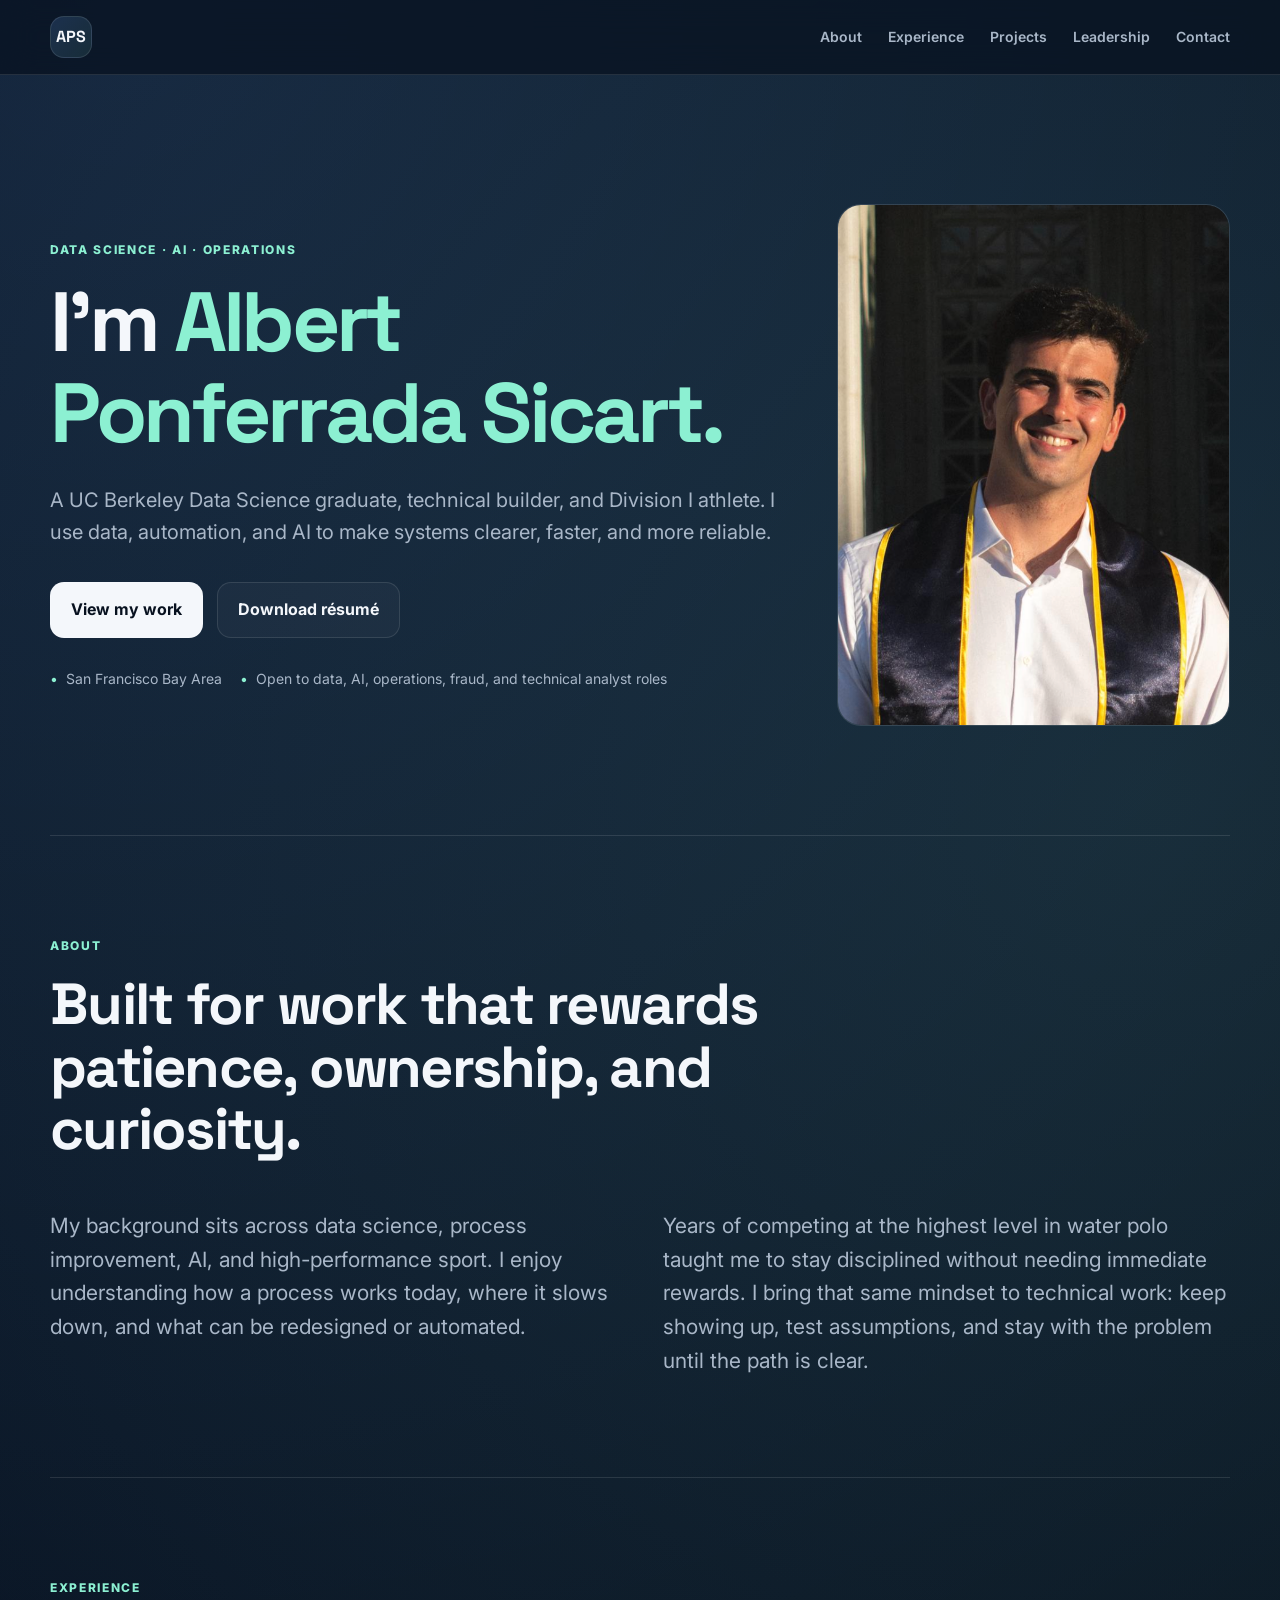
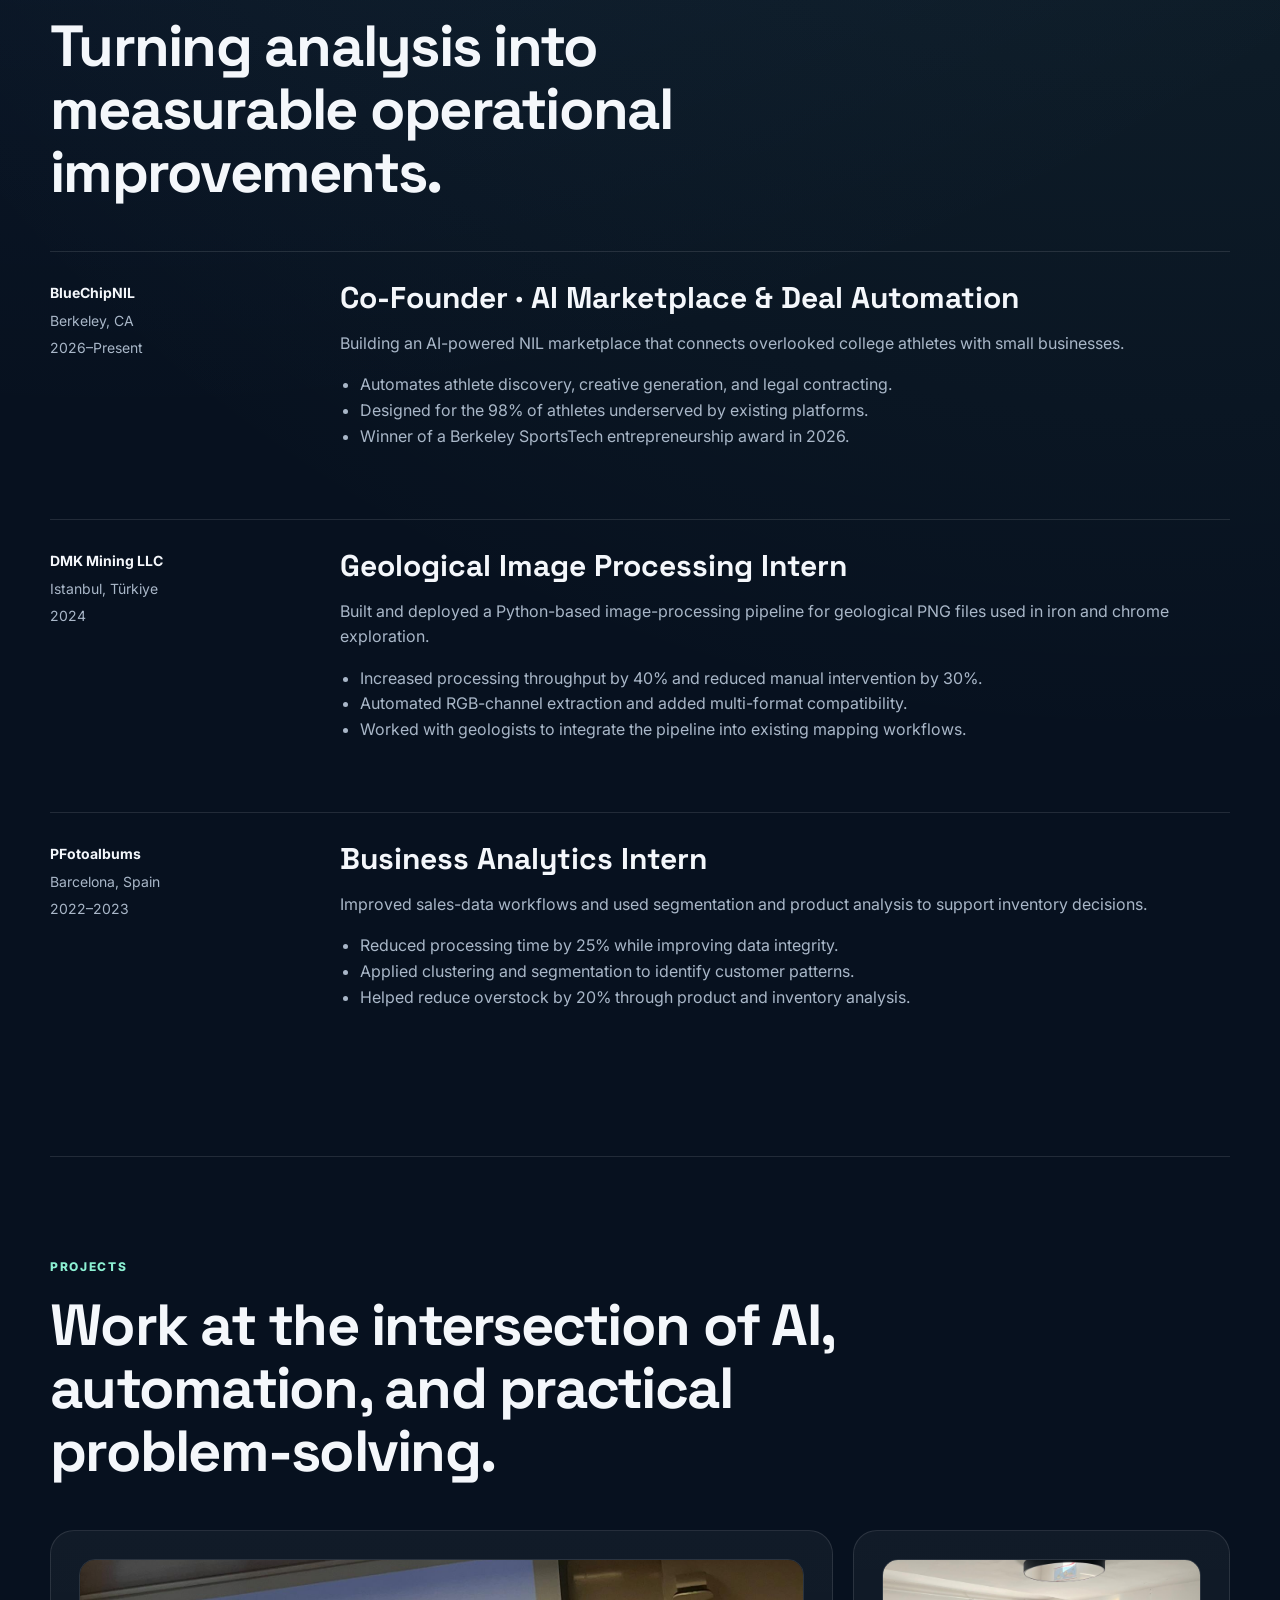
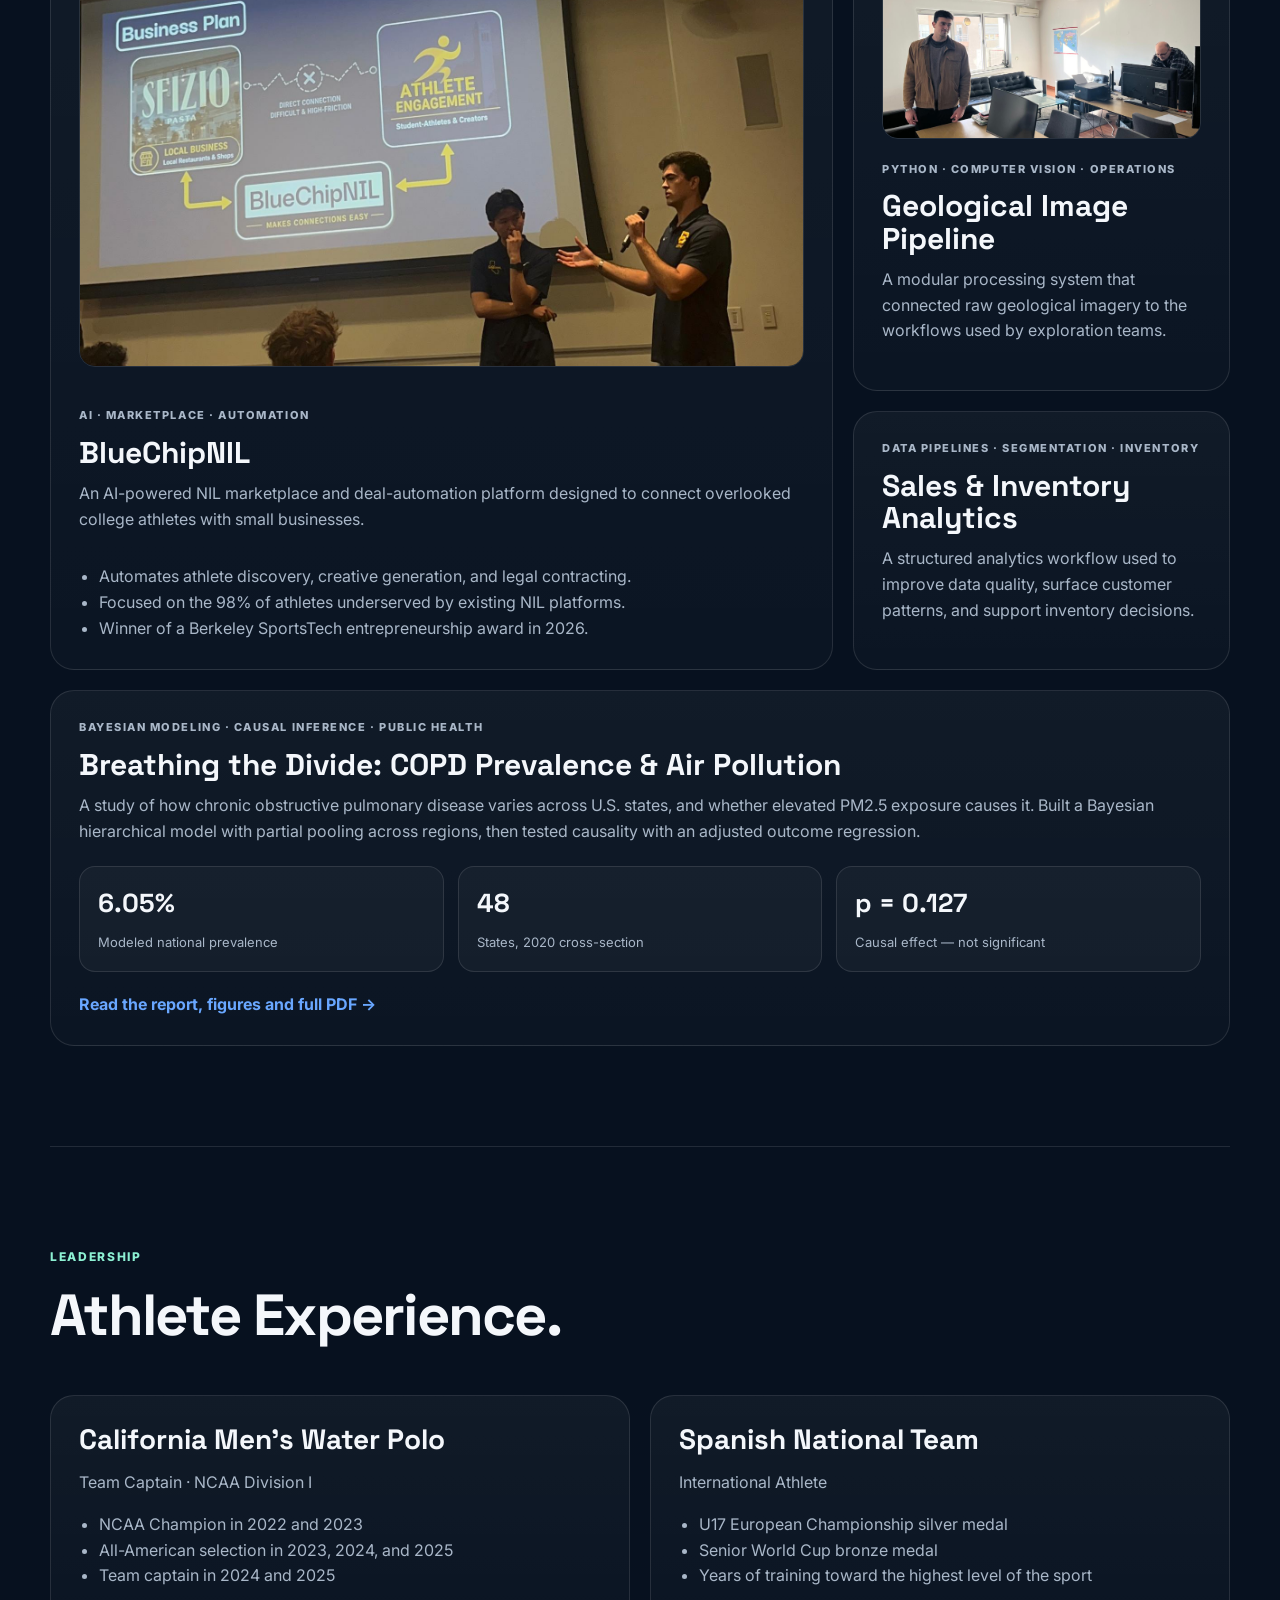
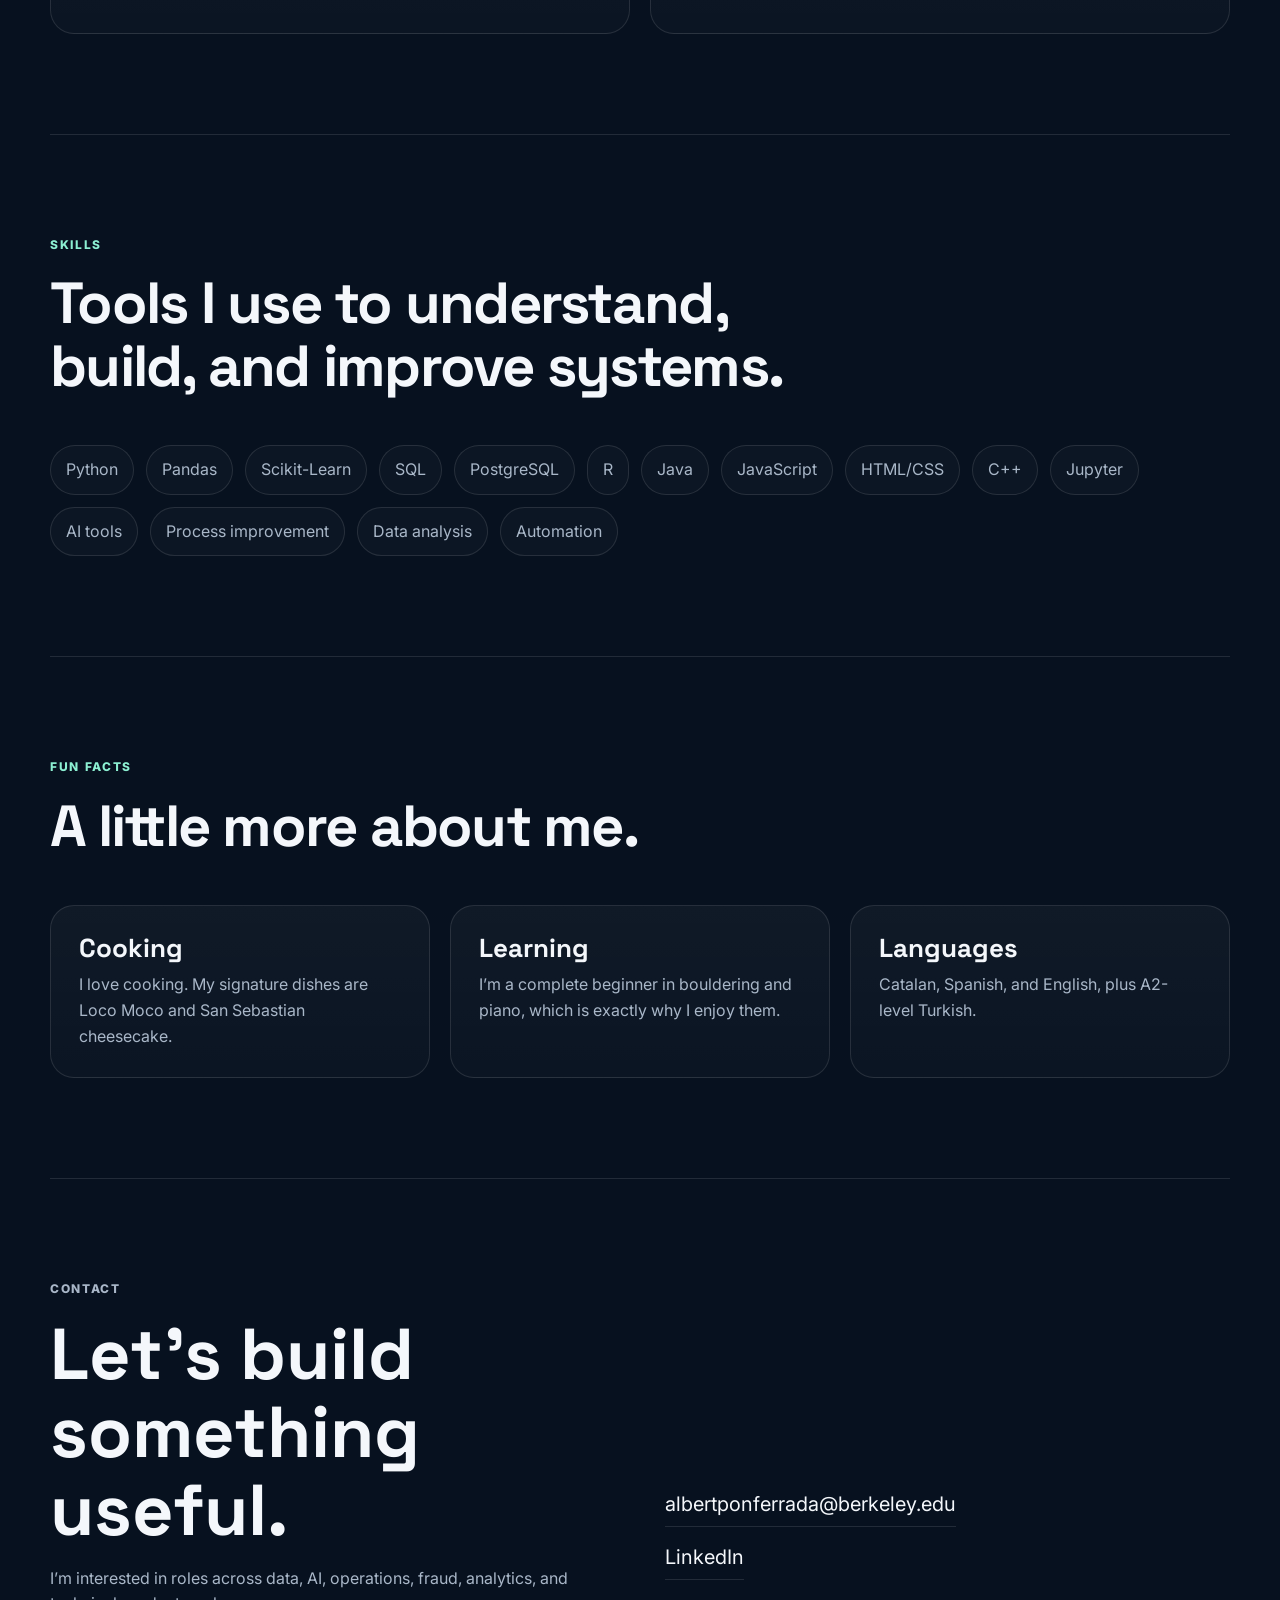
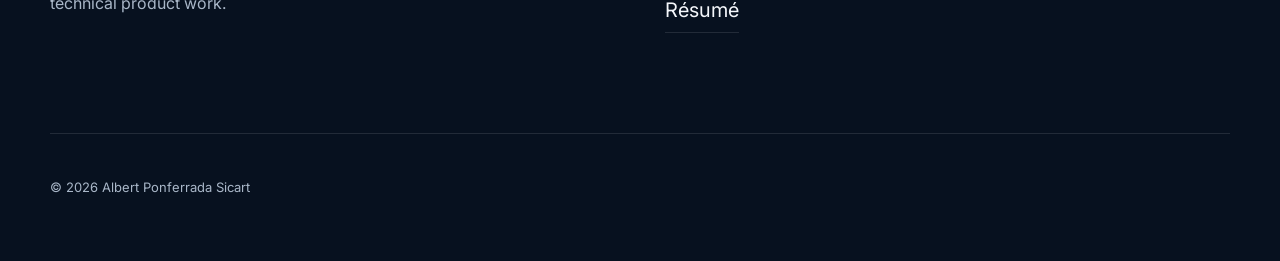
==== commit 1214d9cc: "Restore the portfolio and add the COPD report as a project The previous commit replaced the whole si" ====
--- a/index.html
+++ b/index.html
@@ -1,476 +1,277 @@
 <!DOCTYPE html>
 <html lang="en">
 <head>
-<meta charset="utf-8">
-<meta name="viewport" content="width=device-width, initial-scale=1">
-<title>Breathing the Divide — COPD Prevalence, Air Pollution & Smoking Across U.S. States</title>
-<meta name="description" content="A Bayesian hierarchical and causal-inference study of COPD prevalence, PM2.5 exposure and smoking across U.S. states in 2020. By Albert Ponferrada Sicart.">
-<link rel="preconnect" href="https://fonts.googleapis.com">
-<link rel="preconnect" href="https://fonts.gstatic.com" crossorigin>
-<link href="https://fonts.googleapis.com/css2?family=Inter:wght@400;500;600;650&family=JetBrains+Mono:wght@400;500&display=swap" rel="stylesheet">
-<link rel="stylesheet" href="styles.css">
+  <meta charset="UTF-8" />
+  <meta name="viewport" content="width=device-width, initial-scale=1.0" />
+  <meta name="description" content="Portfolio of Albert Ponferrada Sicart, UC Berkeley Data Science graduate, AI builder, analyst, and Division I athlete." />
+  <title>Albert Ponferrada Sicart | Data, AI & Operations</title>
+  <link rel="preconnect" href="https://fonts.googleapis.com">
+  <link rel="preconnect" href="https://fonts.gstatic.com" crossorigin>
+  <link href="https://fonts.googleapis.com/css2?family=Inter:wght@400;500;600;700;800&family=Space+Grotesk:wght@500;600;700&display=swap" rel="stylesheet">
+  <link rel="stylesheet" href="styles.css" />
 </head>
 <body>
-
-<header class="masthead">
-  <div class="wrap">
-    <p class="eyebrow">Data Science · Applied Statistics · 2020 Cross-Section</p>
-    <h1>Breathing the Divide: Modeling COPD Prevalence, Air Pollution, and Smoking Across U.S. States</h1>
-    <p class="byline">Albert Ponferrada Sicart</p>
-    <dl class="meta">
-      <div><dt>Outcome</dt><dd>Age-adjusted COPD prevalence</dd></div>
-      <div><dt>Unit</dt><dd>U.S. state</dd></div>
-      <div><dt>Year</dt><dd>2020</dd></div>
-      <div><dt>States</dt><dd>48 with full information</dd></div>
-      <div><dt>Methods</dt><dd>Bayesian hierarchical · OLS</dd></div>
-      <div><dt>Primary source</dt><dd>CDC BRFSS</dd></div>
-    </dl>
+  <div class="site-shell">
+    <header class="nav-wrap">
+      <nav class="nav container">
+        <a class="brand" href="#top">APS</a>
+        <button class="menu-toggle" aria-label="Open menu" aria-expanded="false">Menu</button>
+        <div class="nav-links">
+          <a href="#about">About</a>
+          <a href="#experience">Experience</a>
+          <a href="#projects">Projects</a>
+          <a href="#leadership">Leadership</a>
+          <a href="#contact">Contact</a>
+        </div>
+      </nav>
+    </header>
+
+    <main id="top">
+      <section class="hero container">
+        <div class="hero-copy">
+          <p class="eyebrow">DATA SCIENCE · AI · OPERATIONS</p>
+          <h1>I’m <span class="name-accent">Albert Ponferrada Sicart.</span></h1>
+          <p class="hero-text">
+            A UC Berkeley Data Science graduate, technical builder, and Division I athlete.
+            I use data, automation, and AI to make systems clearer, faster, and more reliable.
+          </p>
+          <div class="hero-actions">
+            <a class="button primary" href="#projects">View my work</a>
+            <a class="button secondary" href="Albert_Ponferrada_Resume.pdf" target="_blank" rel="noopener">Download résumé</a>
+          </div>
+          <div class="hero-meta">
+            <span>San Francisco Bay Area</span>
+            <span>Open to data, AI, operations, fraud, and technical analyst roles</span>
+          </div>
+        </div>
+
+        <aside class="hero-image-wrap"><img src="main.png" alt="Albert Ponferrada Sicart" class="hero-image" /></aside>
+      </section>
+
+      <section id="about" class="section container">
+        <div class="section-heading">
+          <p class="eyebrow">ABOUT</p>
+          <h2>Built for work that rewards patience, ownership, and curiosity.</h2>
+        </div>
+        <div class="about-grid">
+          <p>
+            My background sits across data science, process improvement, AI, and high-performance sport.
+            I enjoy understanding how a process works today, where it slows down, and what can be redesigned or automated.
+          </p>
+          <p>
+            Years of competing at the highest level in water polo taught me to stay disciplined without needing immediate rewards.
+            I bring that same mindset to technical work: keep showing up, test assumptions, and stay with the problem until the path is clear.
+          </p>
+        </div>
+      </section>
+
+      <section id="experience" class="section container">
+        <div class="section-heading">
+          <p class="eyebrow">EXPERIENCE</p>
+          <h2>Turning analysis into measurable operational improvements.</h2>
+        </div>
+
+        <div class="timeline">
+          <article class="timeline-item">
+            <div class="timeline-meta">
+              <span>BlueChipNIL</span>
+              <span>Berkeley, CA</span>
+              <span>2026–Present</span>
+            </div>
+            <div class="timeline-content">
+              <h3>Co-Founder · AI Marketplace & Deal Automation</h3>
+              <p>
+                Building an AI-powered NIL marketplace that connects overlooked college athletes with small businesses.
+              </p>
+              <ul>
+                <li>Automates athlete discovery, creative generation, and legal contracting.</li>
+                <li>Designed for the 98% of athletes underserved by existing platforms.</li>
+                <li>Winner of a Berkeley SportsTech entrepreneurship award in 2026.</li>
+              </ul>
+            </div>
+          </article>
+          <article class="timeline-item">
+            <div class="timeline-meta">
+              <span>DMK Mining LLC</span>
+              <span>Istanbul, Türkiye</span>
+              <span>2024</span>
+            </div>
+            <div class="timeline-content">
+              <h3>Geological Image Processing Intern</h3>
+              <p>
+                Built and deployed a Python-based image-processing pipeline for geological PNG files used in iron and chrome exploration.
+              </p>
+              <ul>
+                <li>Increased processing throughput by 40% and reduced manual intervention by 30%.</li>
+                <li>Automated RGB-channel extraction and added multi-format compatibility.</li>
+                <li>Worked with geologists to integrate the pipeline into existing mapping workflows.</li>
+              </ul>
+            </div>
+          </article>
+
+          <article class="timeline-item">
+            <div class="timeline-meta">
+              <span>PFotoalbums</span>
+              <span>Barcelona, Spain</span>
+              <span>2022–2023</span>
+            </div>
+            <div class="timeline-content">
+              <h3>Business Analytics Intern</h3>
+              <p>
+                Improved sales-data workflows and used segmentation and product analysis to support inventory decisions.
+              </p>
+              <ul>
+                <li>Reduced processing time by 25% while improving data integrity.</li>
+                <li>Applied clustering and segmentation to identify customer patterns.</li>
+                <li>Helped reduce overstock by 20% through product and inventory analysis.</li>
+              </ul>
+            </div>
+          </article>
+        </div>
+      </section>
+
+      <section id="projects" class="section container">
+        <div class="section-heading">
+          <p class="eyebrow">PROJECTS</p>
+          <h2>Work at the intersection of AI, automation, and practical problem-solving.</h2>
+        </div>
+
+        <div class="project-grid">
+          <article class="project-card featured">
+            <img src="chip.jpeg" alt="BlueChipNIL project" class="project-image" />
+            <div>
+              <p class="project-kicker">AI · MARKETPLACE · AUTOMATION</p>
+              <h3>BlueChipNIL</h3>
+              <p>
+                An AI-powered NIL marketplace and deal-automation platform designed to connect overlooked college athletes with small businesses.
+              </p>
+            </div>
+            <ul>
+              <li>Automates athlete discovery, creative generation, and legal contracting.</li>
+              <li>Focused on the 98% of athletes underserved by existing NIL platforms.</li>
+              <li>Winner of a Berkeley SportsTech entrepreneurship award in 2026.</li>
+            </ul>
+          </article>
+
+          <article class="project-card">
+            <img src="dmk.jpeg" alt="DMK geological image-processing project" class="project-image" />
+            <p class="project-kicker">PYTHON · COMPUTER VISION · OPERATIONS</p>
+            <h3>Geological Image Pipeline</h3>
+            <p>
+              A modular processing system that connected raw geological imagery to the workflows used by exploration teams.
+            </p>
+          </article>
+
+          <article class="project-card project-card-text-only">
+            <p class="project-kicker">DATA PIPELINES · SEGMENTATION · INVENTORY</p>
+            <h3>Sales & Inventory Analytics</h3>
+            <p>
+              A structured analytics workflow used to improve data quality, surface customer patterns, and support inventory decisions.
+            </p>
+          </article>
+
+          <a class="project-card project-card-wide" href="copd.html">
+            <p class="project-kicker">BAYESIAN MODELING · CAUSAL INFERENCE · PUBLIC HEALTH</p>
+            <h3>Breathing the Divide: COPD Prevalence &amp; Air Pollution</h3>
+            <p>
+              A study of how chronic obstructive pulmonary disease varies across U.S. states, and whether elevated
+              PM2.5 exposure causes it. Built a Bayesian hierarchical model with partial pooling across regions,
+              then tested causality with an adjusted outcome regression.
+            </p>
+            <div class="project-stats">
+              <div><strong>6.05%</strong><span>Modeled national prevalence</span></div>
+              <div><strong>48</strong><span>States, 2020 cross-section</span></div>
+              <div><strong>p = 0.127</strong><span>Causal effect — not significant</span></div>
+            </div>
+            <span class="project-link">Read the report, figures and full PDF &rarr;</span>
+          </a>
+        </div>
+      </section>
+
+      <section id="leadership" class="section container">
+        <div class="section-heading">
+          <p class="eyebrow">LEADERSHIP</p>
+          <h2>Athlete Experience.</h2>
+        </div>
+
+        <div class="leadership-grid">
+          <article class="leadership-card">
+            <h3>California Men’s Water Polo</h3>
+            <p>Team Captain · NCAA Division I</p>
+            <ul>
+              <li>NCAA Champion in 2022 and 2023</li>
+              <li>All-American selection in 2023, 2024, and 2025</li>
+              <li>Team captain in 2024 and 2025</li>
+            </ul>
+          </article>
+
+          <article class="leadership-card">
+            <h3>Spanish National Team</h3>
+            <p>International Athlete</p>
+            <ul>
+              <li>U17 European Championship silver medal</li>
+              <li>Senior World Cup bronze medal</li>
+              <li>Years of training toward the highest level of the sport</li>
+            </ul>
+          </article>
+        </div>
+      </section>
+
+      <section class="section container skills-section">
+        <div class="section-heading">
+          <p class="eyebrow">SKILLS</p>
+          <h2>Tools I use to understand, build, and improve systems.</h2>
+        </div>
+        <div class="skills-list">
+          <span>Python</span><span>Pandas</span><span>Scikit-Learn</span><span>SQL</span>
+          <span>PostgreSQL</span><span>R</span><span>Java</span><span>JavaScript</span>
+          <span>HTML/CSS</span><span>C++</span><span>Jupyter</span><span>AI tools</span>
+          <span>Process improvement</span><span>Data analysis</span><span>Automation</span>
+        </div>
+      </section>
+      <section class="section container">
+        <div class="section-heading">
+          <p class="eyebrow">FUN FACTS</p>
+          <h2>A little more about me.</h2>
+        </div>
+        <div class="fun-facts-grid">
+          <article class="fun-fact-card">
+            <h3>Cooking</h3>
+            <p>I love cooking. My signature dishes are Loco Moco and San Sebastian cheesecake.</p>
+          </article>
+          <article class="fun-fact-card">
+            <h3>Learning</h3>
+            <p>I’m a complete beginner in bouldering and piano, which is exactly why I enjoy them.</p>
+          </article>
+          <article class="fun-fact-card">
+            <h3>Languages</h3>
+            <p>Catalan, Spanish, and English, plus A2-level Turkish.</p>
+          </article>
+        </div>
+      </section>
+
+      <section id="contact" class="section contact container">
+        <div>
+          <p class="eyebrow">CONTACT</p>
+          <h2>Let’s build something useful.</h2>
+          <p>
+            I’m interested in roles across data, AI, operations, fraud, analytics, and technical product work.
+          </p>
+        </div>
+        <div class="contact-links">
+          <a href="mailto:albertponferrada@berkeley.edu">albertponferrada@berkeley.edu</a>
+          <a href="https://www.linkedin.com/in/albert-ponferrada" target="_blank" rel="noopener">LinkedIn</a>
+          <a href="Albert_Ponferrada_Resume.pdf" target="_blank" rel="noopener">Résumé</a>
+        </div>
+      </section>
+    </main>
+
+    <footer class="footer container">
+      <p>© <span id="year"></span> Albert Ponferrada Sicart</p>
+      
+    </footer>
   </div>
-</header>
-
-<main class="wrap">
-
-  <section id="abstract" style="padding-top:44px">
-    <p class="lede">
-      Chronic obstructive pulmonary disease affects roughly <strong>6% of American adults</strong>, but that
-      single national number hides a lot. This study asks two things: <strong>how much does COPD prevalence
-      vary across U.S. states and regions</strong>, and <strong>does breathing dirtier air actually cause more
-      of it</strong>? Using CDC survey data, census-tract PM2.5 predictions and state demographics for 2020, it
-      answers the first question clearly and the second one honestly — which is to say, in the negative.
-    </p>
-
-    <div class="tiles">
-      <div class="tile">
-        <span class="n" style="color:var(--viz-1)">6.05%</span>
-        <span class="l">Modeled national COPD prevalence</span>
-        <span class="s">94% HDI 4.28 – 7.29</span>
-      </div>
-      <div class="tile">
-        <span class="n" style="color:var(--viz-2)">1.6 pp</span>
-        <span class="l">Spread between the highest and lowest regional baseline</span>
-        <span class="s">≈27% relative variation</span>
-      </div>
-      <div class="tile">
-        <span class="n" style="color:var(--viz-3)">p = 0.127</span>
-        <span class="l">Causal effect of elevated PM2.5 — not significant</span>
-        <span class="s">95% CI −0.16 to 1.22 pp</span>
-      </div>
-      <div class="tile">
-        <span class="n">Δ4.71</span>
-        <span class="l">WAIC gain of the hierarchical model over a pooled one</span>
-        <span class="s">Lower WAIC = better fit</span>
-      </div>
-    </div>
-  </section>
-
-  <section id="background">
-    <h2><span class="num">01</span>Why this question</h2>
-    <p>
-      COPD is a progressive lung disease, and smoking is its dominant risk factor. But a CDC surveillance
-      report found that <strong>about 25% of cases occur in people who have never smoked</strong> — which
-      leaves a substantial share of the burden unexplained by tobacco alone. Air quality is the obvious
-      suspect, and a large meta-analysis found that every 10 µg/m³ increase in PM2.5 (fine airborne
-      particulate matter) was associated with an <strong>18% higher incidence of COPD</strong>.
-    </p>
-    <p>That motivates two distinct research questions, which need two different statistical tools:</p>
-    <ul>
-      <li>
-        <strong>RQ1 — How does COPD prevalence vary across states and regions?</strong> Answered with a
-        <em class="term">Bayesian hierarchical model</em>, because the data has a natural nesting: states sit
-        inside regions, and regions share air quality and policy environments.
-      </li>
-      <li>
-        <strong>RQ2 — Does elevated PM2.5 <em>cause</em> higher COPD prevalence?</strong> Answered with
-        <em class="term">causal inference</em> via outcome regression, because association alone would not
-        justify the air-quality policy conclusions the question invites.
-      </li>
-    </ul>
-  </section>
-
-  <section id="data">
-    <h2><span class="num">02</span>The data</h2>
-    <p>
-      The outcome comes from the CDC's <strong>U.S. Chronic Disease Indicators</strong>, filtered by API to
-      the COPD topic. The underlying source is the <strong>BRFSS</strong> — a health-related telephone survey,
-      not a census, which matters for how far the results generalise.
-    </p>
-    <p>
-      The analysis uses <strong>age-adjusted</strong> rather than crude prevalence. Standardising the age
-      distribution across states makes them comparable, and it also blunts a real selection-bias worry: a
-      telephone survey is likely to over-sample particular age groups, and age adjustment strips out that
-      weighting.
-    </p>
-    <p>
-      Exposure comes from the CDC's <strong>Daily Census Tract-Level PM2.5 Concentrations</strong> dataset
-      (2016–2020), averaged up to state level. That aggregation is a genuine cost — a state average can hide
-      the specific counties driving a high prediction. Smoking rates, urban household share, median household
-      income and 2020 census populations round out the covariates.
-    </p>
-  </section>
-
-  <section id="method">
-    <h2><span class="num">03</span>How it was modeled</h2>
-
-    <h3>RQ1 — Bayesian hierarchical model</h3>
-    <p>
-      For each state <em class="term">i</em> in region <em class="term">j</em>, expected prevalence is a
-      regional baseline plus a regional PM2.5 slope plus a gender-gap term:
-      <em class="term">mu = alpha_region[j] + beta_pm25_region[j] × pm25 + beta_gender × gender_gap</em>.
-    </p>
-    <p>
-      The important choice here is <strong>partial pooling</strong>. Rather than estimating each region
-      independently (which overfits when some regions hold only a few states) or forcing them all to share one
-      value (which erases real differences), regional parameters are drawn from a shared population
-      distribution. Regions with less data or more extreme values get pulled harder toward the national mean.
-      Priors were kept weakly informative — the population intercept centred at 6% with a standard deviation of
-      2 — so the data, not the prior, drives the answer. Sampling used PyMC's NUTS sampler: 2 chains,
-      1,000 tuning steps and 2,000 draws each, for 6,000 total draws, seed fixed at 42.
-    </p>
-
-    <h3>RQ2 — Causal estimate</h3>
-    <p>
-      Treatment is a binary flag for states whose 2020 PM2.5 sits <strong>above the 75th percentile</strong> of
-      the state distribution. The estimate is an OLS outcome regression adjusting for smoking prevalence, urban
-      household share and median household income — all standardised, which resolved a multicollinearity
-      warning flagged by a very high condition number in the unscaled fit.
-    </p>
-  </section>
-
-  <section id="findings">
-    <h2><span class="num">04</span>What the models found</h2>
-
-    <p>
-      The headline result is easiest to read as effect sizes against zero. Every estimated effect in this study
-      is positive in expectation — and every one of them has an interval that crosses zero.
-    </p>
-
-    <figure>
-      <div class="fig-head">
-        <span class="fig-id">Fig. 01</span>
-        <p class="fig-title">Every estimated effect on COPD prevalence includes zero</p>
-      </div>
-
-      <div class="legend">
-        <span><i style="background:var(--viz-1)"></i>RQ1 · Bayesian hierarchical, 94% HDI</span>
-        <span><i style="background:var(--viz-3)"></i>RQ2 · OLS, 95% CI</span>
-      </div>
-
-      <div class="chart">
-        <svg viewBox="0 0 860 240" role="img" aria-label="Interval plot of three estimated effects on COPD prevalence in percentage points. The PM2.5 effect is 0.303 with interval negative 0.269 to 0.983; the gender-gap effect is 0.060 with interval negative 0.356 to 0.471; the elevated-PM2.5 causal effect is 0.533 with interval negative 0.16 to 1.22. All three intervals cross zero.">
-
-          <!-- grid -->
-          <line x1="310.5" y1="32" x2="310.5" y2="206" stroke="var(--viz-grid)" stroke-width="1"/>
-          <line x1="515.5" y1="32" x2="515.5" y2="206" stroke="var(--viz-grid)" stroke-width="1"/>
-          <line x1="618"   y1="32" x2="618"   y2="206" stroke="var(--viz-grid)" stroke-width="1"/>
-
-          <!-- zero reference -->
-          <line x1="413" y1="32" x2="413" y2="206" stroke="var(--viz-axis)" stroke-width="1.5" stroke-dasharray="3 3"/>
-          <text class="sub" x="413" y="26" text-anchor="middle">no effect</text>
-
-          <!-- RQ1 group -->
-          <text class="grp" x="20" y="50">RQ1 · HIERARCHICAL MODEL</text>
-
-          <g class="row-hit">
-            <rect class="hit-bg" x="14" y="60" width="832" height="32" rx="6"/>
-            <title>PM2.5 effect — posterior mean 0.303 pp per +1 SD; 94% HDI [−0.269, 0.983]. Crosses zero.</title>
-            <text class="lab" x="268" y="74" text-anchor="end">PM2.5 effect</text>
-            <text class="sub" x="268" y="88" text-anchor="end">pp per +1 SD of PM2.5</text>
-            <line x1="357.9" y1="76" x2="614.5" y2="76" stroke="var(--viz-1)" stroke-width="2" stroke-linecap="round"/>
-            <line x1="357.9" y1="70" x2="357.9" y2="82" stroke="var(--viz-1)" stroke-width="2"/>
-            <line x1="614.5" y1="70" x2="614.5" y2="82" stroke="var(--viz-1)" stroke-width="2"/>
-            <circle cx="475.1" cy="76" r="5.5" fill="var(--viz-1)" stroke="var(--viz-surface)" stroke-width="2"/>
-            <text class="val" x="712" y="80">0.30 [−0.27, 0.98]</text>
-          </g>
-
-          <g class="row-hit">
-            <rect class="hit-bg" x="14" y="96" width="832" height="32" rx="6"/>
-            <title>Gender-gap effect — posterior mean 0.060 pp per +1 SD; 94% HDI [−0.356, 0.471]. Crosses zero.</title>
-            <text class="lab" x="268" y="110" text-anchor="end">Gender-gap effect</text>
-            <text class="sub" x="268" y="124" text-anchor="end">pp per +1 SD of gap</text>
-            <line x1="340" y1="112" x2="509.6" y2="112" stroke="var(--viz-1)" stroke-width="2" stroke-linecap="round"/>
-            <line x1="340" y1="106" x2="340" y2="118" stroke="var(--viz-1)" stroke-width="2"/>
-            <line x1="509.6" y1="106" x2="509.6" y2="118" stroke="var(--viz-1)" stroke-width="2"/>
-            <circle cx="425.3" cy="112" r="5.5" fill="var(--viz-1)" stroke="var(--viz-surface)" stroke-width="2"/>
-            <text class="val" x="712" y="116">0.06 [−0.36, 0.47]</text>
-          </g>
-
-          <!-- RQ2 group -->
-          <text class="grp" x="20" y="156">RQ2 · CAUSAL ESTIMATE</text>
-
-          <g class="row-hit">
-            <rect class="hit-bg" x="14" y="166" width="832" height="32" rx="6"/>
-            <title>Elevated PM2.5 (above the 75th percentile) — estimated treatment effect 0.533 pp, SE 0.343; 95% CI [−0.16, 1.22]; p = 0.127. Crosses zero.</title>
-            <text class="lab" x="268" y="180" text-anchor="end">Elevated PM2.5 (&gt;75th pct)</text>
-            <text class="sub" x="268" y="194" text-anchor="end">pp vs. states below</text>
-            <line x1="380.2" y1="182" x2="663.1" y2="182" stroke="var(--viz-3)" stroke-width="2" stroke-linecap="round"/>
-            <line x1="380.2" y1="176" x2="380.2" y2="188" stroke="var(--viz-3)" stroke-width="2"/>
-            <line x1="663.1" y1="176" x2="663.1" y2="188" stroke="var(--viz-3)" stroke-width="2"/>
-            <circle cx="522.3" cy="182" r="5.5" fill="var(--viz-3)" stroke="var(--viz-surface)" stroke-width="2"/>
-            <text class="val" x="712" y="186">0.53 [−0.16, 1.22]</text>
-          </g>
-
-          <!-- axis -->
-          <line x1="290" y1="206" x2="700" y2="206" stroke="var(--viz-axis)" stroke-width="1"/>
-          <text class="tick" x="310.5" y="221" text-anchor="middle">−0.5</text>
-          <text class="tick" x="413"   y="221" text-anchor="middle">0</text>
-          <text class="tick" x="515.5" y="221" text-anchor="middle">0.5</text>
-          <text class="tick" x="618"   y="221" text-anchor="middle">1.0</text>
-          <text class="axttl" x="495" y="236" text-anchor="middle">EFFECT ON COPD PREVALENCE (PERCENTAGE POINTS)</text>
-        </svg>
-      </div>
-
-      <figcaption>
-        All three point estimates lean positive, and all three intervals contain zero. The PM2.5 effect
-        (0.30 pp per standard deviation) and the causal estimate (0.53 pp) point the direction you would
-        expect — dirtier air, more COPD — but neither is distinguishable from no effect at all. The gender-gap
-        term is close to zero outright: gender disparities in COPD exist, but the size of a state's gap does
-        not predict its overall prevalence. Interval widths are not comparable across the two models; the
-        treatment definitions differ, as the row labels note.
-      </figcaption>
-
-      <details class="twin">
-        <summary>View as table</summary>
-        <table>
-          <thead>
-            <tr><th>Parameter</th><th>Model</th><th class="num">Mean</th><th class="num">SD</th><th class="num">Lower</th><th class="num">Upper</th></tr>
-          </thead>
-          <tbody>
-            <tr><td>Global intercept (%)</td><td>Hierarchical</td><td class="num">6.054</td><td class="num">0.688</td><td class="num">4.282</td><td class="num">7.285</td></tr>
-            <tr><td>PM2.5 effect (pp / SD)</td><td>Hierarchical</td><td class="num">0.303</td><td class="num">0.330</td><td class="num">−0.269</td><td class="num">0.983</td></tr>
-            <tr><td>Gender-gap effect (pp / SD)</td><td>Hierarchical</td><td class="num">0.060</td><td class="num">0.225</td><td class="num">−0.356</td><td class="num">0.471</td></tr>
-            <tr><td>Regional variation (σ)</td><td>Hierarchical</td><td class="num">0.976</td><td class="num">0.465</td><td class="num">—</td><td class="num">—</td></tr>
-            <tr><td>Elevated PM2.5 (pp)</td><td>OLS</td><td class="num">0.533</td><td class="num">0.343</td><td class="num">−0.16</td><td class="num">1.22</td></tr>
-          </tbody>
-        </table>
-      </details>
-
-      <p class="src">
-        Source: posterior summaries from the Bayesian hierarchical model (94% HDI) and the OLS outcome
-        regression (95% CI, p = 0.127), 48 states, 2020.
-      </p>
-    </figure>
-
-    <h3>Where the 6.05% actually sits</h3>
-    <p>
-      The model's national estimate lands almost exactly on the CDC's reported figure, which is a good sign
-      that it is calibrated. But putting it next to the real observed spread shows what partial pooling costs:
-    </p>
-
-    <figure>
-      <div class="fig-head">
-        <span class="fig-id">Fig. 02</span>
-        <p class="fig-title">A calibrated national estimate sits inside a much wider real spread</p>
-      </div>
-
-      <div class="legend">
-        <span><i style="background:var(--viz-1)"></i>Modeled in this study</span>
-        <span><i style="background:var(--viz-2)"></i>External reference</span>
-      </div>
-
-      <div class="chart">
-        <svg viewBox="0 0 860 252" role="img" aria-label="Range chart of COPD prevalence in percent. The modeled global intercept is 6.05 percent with a 94 percent interval of 4.28 to 7.29. Posterior regional intercepts span 5.3 to 6.9 percent. The CDC national reference is about 6 percent. Observed state prevalence reported by Liu and colleagues spans 3.0 to 11.8 percent.">
-
-          <!-- grid -->
-          <line x1="329"   y1="34" x2="329"   y2="214" stroke="var(--viz-grid)" stroke-width="1"/>
-          <line x1="407.1" y1="34" x2="407.1" y2="214" stroke="var(--viz-grid)" stroke-width="1"/>
-          <line x1="485.2" y1="34" x2="485.2" y2="214" stroke="var(--viz-grid)" stroke-width="1"/>
-          <line x1="563.3" y1="34" x2="563.3" y2="214" stroke="var(--viz-grid)" stroke-width="1"/>
-          <line x1="641.4" y1="34" x2="641.4" y2="214" stroke="var(--viz-grid)" stroke-width="1"/>
-
-          <g class="row-hit">
-            <rect class="hit-bg" x="14" y="37" width="832" height="38" rx="6"/>
-            <title>Modeled global intercept — posterior mean 6.054%, 94% HDI [4.282%, 7.285%].</title>
-            <text class="lab" x="268" y="53" text-anchor="end">Modeled global intercept</text>
-            <text class="sub" x="268" y="67" text-anchor="end">posterior mean · 94% HDI</text>
-            <line x1="379.1" y1="56" x2="496.4" y2="56" stroke="var(--viz-1)" stroke-width="2" stroke-linecap="round"/>
-            <line x1="379.1" y1="50" x2="379.1" y2="62" stroke="var(--viz-1)" stroke-width="2"/>
-            <line x1="496.4" y1="50" x2="496.4" y2="62" stroke="var(--viz-1)" stroke-width="2"/>
-            <circle cx="448.3" cy="56" r="5.5" fill="var(--viz-1)" stroke="var(--viz-surface)" stroke-width="2"/>
-            <text class="val" x="712" y="60">6.05% [4.28, 7.29]</text>
-          </g>
-
-          <g class="row-hit">
-            <rect class="hit-bg" x="14" y="81" width="832" height="38" rx="6"/>
-            <title>Posterior regional intercepts — 4 regions, spanning roughly 5.3% to 6.9%, a difference of about 1.6 percentage points.</title>
-            <text class="lab" x="268" y="97" text-anchor="end">Regional intercepts</text>
-            <text class="sub" x="268" y="111" text-anchor="end">4 regions · posterior span</text>
-            <rect x="418.9" y="95" width="62.4" height="10" rx="5" fill="var(--viz-1)" opacity="0.55" stroke="var(--viz-surface)" stroke-width="2"/>
-            <text class="val" x="712" y="104">5.3% – 6.9%</text>
-          </g>
-
-          <g class="row-hit">
-            <rect class="hit-bg" x="14" y="125" width="832" height="38" rx="6"/>
-            <title>CDC reported national COPD prevalence — approximately 6%.</title>
-            <text class="lab" x="268" y="141" text-anchor="end">CDC national prevalence</text>
-            <text class="sub" x="268" y="155" text-anchor="end">reference value</text>
-            <circle cx="446.2" cy="144" r="5.5" fill="var(--viz-2)" stroke="var(--viz-surface)" stroke-width="2"/>
-            <text class="val" x="712" y="148">≈ 6%</text>
-          </g>
-
-          <g class="row-hit">
-            <rect class="hit-bg" x="14" y="169" width="832" height="38" rx="6"/>
-            <title>Observed state-level COPD prevalence reported by Liu et al. (2023) — ranging from 3.0% to 11.8%.</title>
-            <text class="lab" x="268" y="185" text-anchor="end">Observed state prevalence</text>
-            <text class="sub" x="268" y="199" text-anchor="end">Liu et al. 2023 · range</text>
-            <rect x="329" y="183" width="343.7" height="10" rx="5" fill="var(--viz-2)" opacity="0.55" stroke="var(--viz-surface)" stroke-width="2"/>
-            <text class="val" x="712" y="192">3.0% – 11.8%</text>
-          </g>
-
-          <!-- axis -->
-          <line x1="290" y1="214" x2="700" y2="214" stroke="var(--viz-axis)" stroke-width="1"/>
-          <text class="tick" x="329"   y="229" text-anchor="middle">3</text>
-          <text class="tick" x="407.1" y="229" text-anchor="middle">5</text>
-          <text class="tick" x="485.2" y="229" text-anchor="middle">7</text>
-          <text class="tick" x="563.3" y="229" text-anchor="middle">9</text>
-          <text class="tick" x="641.4" y="229" text-anchor="middle">11</text>
-          <text class="axttl" x="495" y="244" text-anchor="middle">AGE-ADJUSTED COPD PREVALENCE (%)</text>
-        </svg>
-      </div>
-
-      <figcaption>
-        The modeled intercept lands on the CDC's national figure, so the model is calibrated where it should
-        be. The two band rows are deliberately not like-for-like: the upper band is four <em>shrunk regional
-        posterior means</em>, the lower is the <em>observed range across individual states</em>. That contrast
-        is the point — partial pooling compresses regional estimates into a 1.6 pp window, while real
-        state-to-state variation runs nearly 9 pp wide. The model is built to describe regions, not to
-        reproduce the extremes of any single state.
-      </figcaption>
-
-      <details class="twin">
-        <summary>View as table</summary>
-        <table>
-          <thead>
-            <tr><th>Quantity</th><th>Kind</th><th class="num">Point</th><th class="num">Lower</th><th class="num">Upper</th></tr>
-          </thead>
-          <tbody>
-            <tr><td>Modeled global intercept</td><td>Posterior, 94% HDI</td><td class="num">6.054</td><td class="num">4.282</td><td class="num">7.285</td></tr>
-            <tr><td>Regional intercepts (4 regions)</td><td>Posterior span</td><td class="num">—</td><td class="num">≈5.3</td><td class="num">≈6.9</td></tr>
-            <tr><td>CDC national prevalence</td><td>Reference</td><td class="num">≈6.0</td><td class="num">—</td><td class="num">—</td></tr>
-            <tr><td>Observed state prevalence</td><td>Reported range</td><td class="num">—</td><td class="num">3.0</td><td class="num">11.8</td></tr>
-          </tbody>
-        </table>
-      </details>
-
-      <p class="src">
-        Source: posterior summaries from this study; national and state-range reference values from
-        Liu et al. (2023), CDC MMWR 72(46). All values are age-adjusted prevalence.
-      </p>
-    </figure>
-
-    <div class="callout">
-      <span class="tag">Robustness</span>
-      <p>
-        The PM2.5 result is not an artefact of one prior. Re-running the model with the regional slope prior
-        set to HalfNormal(0.25), HalfNormal(0.5) and HalfNormal(1.0) kept the population-level PM2.5 effect in
-        the <strong>0.25 – 0.35</strong> range every time, with credible intervals that always included zero.
-        Swapping regional random effects for state-level fixed effects made the coefficient <em>less</em>
-        certain, not more — which is itself an argument for the hierarchical structure.
-      </p>
-    </div>
-
-    <div class="callout">
-      <span class="tag">Where this disagrees with prior work</span>
-      <p>
-        Park et al. (2021) found a statistically significant 18% increase in COPD incidence per 10 µg/m³ of
-        PM2.5. This study finds nothing significant. The two are less contradictory than they look: that
-        meta-analysis pooled <strong>individual-level</strong> data with follow-up over time, while this
-        analysis has <strong>48 state averages from a single year</strong>. COPD develops over decades, so one
-        year of air quality is a poor proxy for the exposure that actually caused it.
-      </p>
-    </div>
-
-    <h3>Model comparison and diagnostics</h3>
-    <p>
-      The hierarchical model beat a fully pooled alternative on WAIC by 4.71, so the added complexity earns
-      its place. Diagnostics were acceptable but not spotless: some divergences appeared during sampling,
-      R-hat sat around 1.02 for the global intercept and regional variance, and tail effective sample sizes
-      were low for those parameters. With only 4 regions, some of them small, that is a familiar pattern.
-      Posterior predictive checks against 100 simulated datasets tracked the observed data's centre and spread
-      reasonably well.
-    </p>
-  </section>
-
-  <section id="limits">
-    <h2><span class="num">05</span>What would change the answer</h2>
-    <p>
-      The honest summary is that this analysis is <strong>well-powered for description and under-powered for
-      causation</strong>. Four things drive that:
-    </p>
-    <ul>
-      <li>
-        <strong>One year of data.</strong> 2020 was chosen because it maximised overlap between datasets, but
-        COPD accumulates over decades — and 2020 was not a typical year for respiratory health or behaviour.
-        Historical 10–20 year PM2.5 averages would align exposure with the disease's actual timescale.
-      </li>
-      <li>
-        <strong>Missing confounders.</strong> Occupational exposure in mining, manufacturing and agriculture;
-        healthcare access, insurance coverage and pulmonologist density; indoor air quality from cooking,
-        heating and secondhand smoke. The unconfoundedness assumption behind the causal estimate almost
-        certainly does not hold, and the write-up says so directly.
-      </li>
-      <li>
-        <strong>Ecological aggregation.</strong> State averages can mask intra-state disparities, and a
-        state-level association need not hold for individuals. Individual BRFSS microdata or county-level
-        modeling would address this.
-      </li>
-      <li>
-        <strong>Treatment definition.</strong> "Elevated" PM2.5 was set relative to other states, at the 75th
-        percentile, to keep the comparison groups balanced. Measured against the EPA standard instead, only a
-        few states would qualify — a more meaningful threshold, but a much more lopsided design.
-      </li>
-    </ul>
-    <p>
-      None of that makes the descriptive finding go away. Regional clustering in COPD prevalence is real and
-      substantial, the point estimates for pollution consistently lean positive, and the wider epidemiological
-      literature supports acting on air quality regardless of what one cross-section can prove. Targeting
-      screening, smoking-cessation resources and clean-air investment where the burden concentrates does not
-      require this particular p-value to cooperate.
-    </p>
-  </section>
-
-  <section id="full-report">
-    <h2><span class="num">06</span>The full report</h2>
-    <p>
-      Everything above is a summary. The complete write-up includes the model's plate diagram, all seven
-      exploratory figures — prevalence by state, regional box plots, the PM2.5 scatter, prevalence by race and
-      ethnicity, the gendered comparison across the top 15 states, and the smoking-equality plot — plus the
-      full methods, sensitivity analyses and references.
-    </p>
-
-    <a class="cta" href="report.html">
-      <span class="k">Read in full</span>
-      <span class="t">Breathing the Divide — complete report <span class="arrow">&rarr;</span></span>
-      <span class="d">Full PDF, ~20 pages, viewable in the browser or downloadable.</span>
-    </a>
-  </section>
-
-  <section id="references">
-    <h2><span class="num">07</span>References</h2>
-    <ul class="refs">
-      <li>
-        Liu, Y., Carlson, S. A., Watson, K. B., Xu, F., &amp; Greenlund, K. J. (2023). Trends in the prevalence
-        of chronic obstructive pulmonary disease among adults aged ≥18 years — United States, 2011–2021.
-        <em>Morbidity and Mortality Weekly Report, 72</em>(46), 1251–1256.
-        <a href="https://doi.org/10.15585/mmwr.mm7246a1">doi.org/10.15585/mmwr.mm7246a1</a>
-      </li>
-      <li>
-        Park, J., Kim, H.-J., Lee, C.-H., Lee, C. H., &amp; Lee, H. W. (2021). Impact of long-term exposure to
-        ambient air pollution on the incidence of chronic obstructive pulmonary disease: A systematic review
-        and meta-analysis. <em>Environmental Research, 194</em>, Article 110703.
-        <a href="https://doi.org/10.1016/j.envres.2020.110703">doi.org/10.1016/j.envres.2020.110703</a>
-      </li>
-      <li>
-        Centers for Disease Control and Prevention (2024). U.S. Chronic Disease Indicators; Behavioral Risk
-        Factor Surveillance System; Daily Census Tract-Level PM2.5 Concentrations, 2016–2020.
-      </li>
-    </ul>
-  </section>
-
-  <footer>
-    <span>Albert Ponferrada Sicart</span>
-    <span>Figures traced to values stated in the report</span>
-  </footer>
-
-</main>
+
+  <script src="script.js"></script>
 </body>
 </html>
--- a/styles.css
+++ b/styles.css
@@ -1,5 +1,3 @@
-/* COPD prevalence report — site styles
-   Dark report layer. Chart marks use the validated --viz-* ramp, never --accent. */
 
 :root {
   --bg: #07111f;
@@ -7,322 +5,405 @@
   --panel: rgba(15, 31, 51, 0.88);
   --text: #f4f7fb;
   --muted: #a9b7c8;
-  --faint: #718398;
-  --line: rgba(255, 255, 255, 0.11);
-  --accent: #69a7ff;   /* UI only — fails the dark viz band, never a chart mark */
-  --accent-2: #8cf0d2; /* UI only */
-
-  /* Chart marks — validated against --viz-surface (all six checks pass) */
-  --viz-1: #4189e3;
-  --viz-2: #20a487;
-  --viz-3: #d4722c;
-  --viz-surface: #0f1926;
-  --viz-grid: rgba(255, 255, 255, 0.07);
-  --viz-axis: rgba(255, 255, 255, 0.18);
-  --viz-dim: #8296ad;
-  --viz-faint: #718398;
-
-  --mono: "JetBrains Mono", ui-monospace, SFMono-Regular, Menlo, Consolas, monospace;
-  --sans: "Inter", -apple-system, BlinkMacSystemFont, "Segoe UI", Roboto, Helvetica, Arial, sans-serif;
-  --max: 940px;
-  --radius: 16px;
+  --line: rgba(255,255,255,0.11);
+  --accent: #69a7ff;
+  --accent-2: #8cf0d2;
+  --max: 1180px;
+  --radius: 24px;
 }
 
 * { box-sizing: border-box; }
-
 html { scroll-behavior: smooth; }
-
 body {
   margin: 0;
-  background: var(--bg);
+  background:
+    radial-gradient(circle at 10% 0%, rgba(105,167,255,.14), transparent 30%),
+    radial-gradient(circle at 90% 12%, rgba(140,240,210,.10), transparent 26%),
+    var(--bg);
   color: var(--text);
-  font-family: var(--sans);
-  font-size: 16px;
-  line-height: 1.65;
-  -webkit-font-smoothing: antialiased;
-}
-
-.wrap { max-width: var(--max); margin: 0 auto; padding: 0 24px; }
-
-/* ---------- masthead ---------- */
-
-.masthead { border-bottom: 1px solid var(--line); padding: 64px 0 40px; }
+  font-family: Inter, sans-serif;
+  line-height: 1.6;
+}
+
+a { color: inherit; text-decoration: none; }
+.container { width: min(var(--max), calc(100% - 40px)); margin: 0 auto; }
+
+.nav-wrap {
+  position: sticky;
+  top: 0;
+  z-index: 50;
+  backdrop-filter: blur(16px);
+  background: rgba(7,17,31,.72);
+  border-bottom: 1px solid var(--line);
+}
+
+.nav {
+  height: 74px;
+  display: flex;
+  align-items: center;
+  justify-content: space-between;
+}
+
+.brand {
+  width: 42px;
+  height: 42px;
+  border-radius: 14px;
+  display: grid;
+  place-items: center;
+  font-family: "Space Grotesk", sans-serif;
+  font-weight: 700;
+  border: 1px solid var(--line);
+  background: linear-gradient(135deg, rgba(105,167,255,.18), rgba(140,240,210,.10));
+}
+
+.nav-links { display: flex; gap: 26px; }
+.nav-links a { color: var(--muted); font-size: 14px; font-weight: 600; }
+.nav-links a:hover { color: var(--text); }
+.menu-toggle { display: none; }
+
+.hero {
+  min-height: 760px;
+  padding: 110px 0 90px;
+  display: grid;
+  grid-template-columns: 1.3fr .7fr;
+  gap: 56px;
+  align-items: center;
+}
 
 .eyebrow {
-  font-family: var(--mono);
+  margin: 0 0 18px;
+  color: var(--accent-2);
+  letter-spacing: .14em;
+  font-size: 12px;
+  font-weight: 800;
+}
+
+h1, h2, h3 {
+  font-family: "Space Grotesk", sans-serif;
+  line-height: 1.08;
+  margin-top: 0;
+}
+
+h1 {
+  font-size: clamp(46px, 7vw, 84px);
+  letter-spacing: -.045em;
+  margin-bottom: 26px;
+}
+
+h1 span { color: var(--accent); }
+
+.hero-text {
+  color: var(--muted);
+  font-size: 20px;
+  max-width: 760px;
+  margin-bottom: 34px;
+}
+
+.hero-actions { display: flex; gap: 14px; flex-wrap: wrap; }
+.button {
+  padding: 14px 20px;
+  border-radius: 14px;
+  font-weight: 700;
+  border: 1px solid var(--line);
+}
+.button.primary {
+  background: var(--text);
+  color: var(--bg);
+}
+.button.secondary { background: rgba(255,255,255,.03); }
+
+.hero-meta {
+  margin-top: 30px;
+  display: flex;
+  flex-wrap: wrap;
+  gap: 18px;
+  color: var(--muted);
+  font-size: 14px;
+}
+.hero-meta span::before { content: "•"; color: var(--accent-2); margin-right: 8px; }
+
+.hero-card, .project-card, .leadership-card {
+  border: 1px solid var(--line);
+  background: linear-gradient(180deg, rgba(255,255,255,.045), rgba(255,255,255,.02));
+  border-radius: var(--radius);
+}
+
+.hero-card { padding: 30px; }
+.card-label, .project-kicker {
+  color: var(--accent-2);
   font-size: 11px;
-  letter-spacing: 0.16em;
+  letter-spacing: .14em;
+  font-weight: 800;
+}
+.hero-card h2 { font-size: 32px; margin: 14px 0; }
+.hero-card p { color: var(--muted); }
+
+.stats {
+  display: grid;
+  grid-template-columns: repeat(2, 1fr);
+  gap: 14px;
+  margin-top: 26px;
+}
+.stats div {
+  padding: 18px;
+  border-radius: 16px;
+  background: rgba(255,255,255,.035);
+  border: 1px solid var(--line);
+}
+.stats strong {
+  display: block;
+  font-size: 26px;
+  font-family: "Space Grotesk";
+}
+.stats span { color: var(--muted); font-size: 13px; }
+
+.section { padding: 100px 0; border-top: 1px solid var(--line); }
+.section-heading { max-width: 820px; margin-bottom: 46px; }
+.section-heading h2 { font-size: clamp(34px, 5vw, 58px); letter-spacing: -.03em; }
+
+.about-grid {
+  display: grid;
+  grid-template-columns: repeat(2, 1fr);
+  gap: 46px;
+}
+.about-grid p {
+  font-size: 21px;
+  color: var(--muted);
+  margin: 0;
+}
+
+.timeline { display: grid; gap: 24px; }
+.timeline-item {
+  display: grid;
+  grid-template-columns: 260px 1fr;
+  gap: 30px;
+  padding: 30px 0;
+  border-top: 1px solid var(--line);
+}
+.timeline-meta {
+  display: flex;
+  flex-direction: column;
+  gap: 5px;
+  color: var(--muted);
+  font-size: 14px;
+}
+.timeline-meta span:first-child { color: var(--text); font-weight: 700; }
+.timeline-content h3 { font-size: 30px; margin-bottom: 12px; }
+.timeline-content p, .timeline-content li { color: var(--muted); }
+.timeline-content ul { padding-left: 20px; }
+
+.project-grid {
+  display: grid;
+  grid-template-columns: 1.35fr .65fr;
+  gap: 20px;
+}
+.project-card { padding: 28px; }
+.project-card.featured {
+  grid-row: span 2;
+  display: flex;
+  flex-direction: column;
+  justify-content: space-between;
+  min-height: 430px;
+}
+.project-card h3 { font-size: 30px; margin: 12px 0; }
+.project-card p, .project-card li { color: var(--muted); }
+.project-card ul { padding-left: 20px; }
+
+.leadership-grid {
+  display: grid;
+  grid-template-columns: repeat(2, 1fr);
+  gap: 20px;
+}
+.leadership-card { padding: 28px; }
+.leadership-card h3 { font-size: 28px; margin-bottom: 8px; }
+.leadership-card p, .leadership-card li { color: var(--muted); }
+.leadership-card ul { padding-left: 20px; }
+
+.skills-list {
+  display: flex;
+  flex-wrap: wrap;
+  gap: 12px;
+}
+.skills-list span {
+  padding: 11px 15px;
+  border: 1px solid var(--line);
+  border-radius: 999px;
+  color: var(--muted);
+  background: rgba(255,255,255,.025);
+}
+
+.contact {
+  display: grid;
+  grid-template-columns: 1fr 1fr;
+  gap: 50px;
+  align-items: end;
+}
+.contact h2 { font-size: clamp(42px, 6vw, 72px); margin-bottom: 16px; }
+.contact p { color: var(--muted); }
+.contact-links {
+  display: flex;
+  flex-direction: column;
+  align-items: flex-start;
+  gap: 14px;
+}
+.contact-links a {
+  font-size: 20px;
+  border-bottom: 1px solid var(--line);
+  padding-bottom: 6px;
+}
+
+.footer {
+  padding: 30px 0 50px;
+  border-top: 1px solid var(--line);
+  display: flex;
+  justify-content: space-between;
+  color: var(--muted);
+  font-size: 13px;
+  gap: 20px;
+}
+
+@media (max-width: 900px) {
+  .hero { grid-template-columns: 1fr; min-height: auto; padding-top: 80px; }
+  .about-grid, .leadership-grid, .contact { grid-template-columns: 1fr; }
+  .timeline-item { grid-template-columns: 1fr; }
+  .project-grid { grid-template-columns: 1fr; }
+  .project-card.featured { grid-row: auto; min-height: auto; }
+}
+
+@media (max-width: 720px) {
+  .nav-links {
+    display: none;
+    position: absolute;
+    top: 74px;
+    left: 20px;
+    right: 20px;
+    flex-direction: column;
+    background: #0b1727;
+    border: 1px solid var(--line);
+    padding: 18px;
+    border-radius: 16px;
+  }
+  .nav-links.open { display: flex; }
+  .menu-toggle {
+    display: inline-flex;
+    background: none;
+    border: 1px solid var(--line);
+    color: var(--text);
+    padding: 9px 12px;
+    border-radius: 10px;
+  }
+  .stats { grid-template-columns: 1fr; }
+  .footer { flex-direction: column; }
+}
+
+
+.hero-image-placeholder {
+  min-height: 520px;
+  border: 1px solid var(--line);
+  border-radius: var(--radius);
+  background:
+    linear-gradient(135deg, rgba(105,167,255,.12), rgba(140,240,210,.06)),
+    rgba(255,255,255,.02);
+  display: grid;
+  place-items: center;
+  overflow: hidden;
+}
+
+.image-placeholder-inner,
+.project-image-placeholder {
+  display: grid;
+  place-items: center;
+  border: 1px dashed rgba(255,255,255,.22);
+  color: var(--muted);
   text-transform: uppercase;
-  color: var(--faint);
-  margin: 0 0 20px;
-}
-
-h1 {
-  font-size: clamp(28px, 4.4vw, 44px);
-  line-height: 1.15;
-  letter-spacing: -0.02em;
-  margin: 0 0 18px;
-  font-weight: 650;
-}
-
-.byline { font-family: var(--mono); font-size: 13px; color: var(--muted); margin: 0 0 28px; }
-
-.meta {
-  display: grid;
-  grid-template-columns: repeat(auto-fit, minmax(150px, 1fr));
-  gap: 2px 28px;
-  font-family: var(--mono);
-  font-size: 12px;
-  border-top: 1px solid var(--line);
-  padding-top: 20px;
+  letter-spacing: .12em;
+  font-size: 11px;
+}
+
+.image-placeholder-inner {
+  width: calc(100% - 56px);
+  height: calc(100% - 56px);
+  border-radius: 18px;
+}
+
+.project-image-placeholder {
+  width: 100%;
+  aspect-ratio: 16 / 9;
+  border-radius: 16px;
+  margin-bottom: 22px;
+  background: rgba(255,255,255,.025);
+}
+
+.fun-facts-grid {
+  display: grid;
+  grid-template-columns: repeat(3, 1fr);
+  gap: 20px;
+}
+
+.fun-fact-card {
+  padding: 28px;
+  border: 1px solid var(--line);
+  border-radius: var(--radius);
+  background: linear-gradient(180deg, rgba(255,255,255,.04), rgba(255,255,255,.02));
+}
+
+.fun-fact-card h3 {
+  font-size: 26px;
+  margin-bottom: 10px;
+}
+
+.fun-fact-card p {
+  color: var(--muted);
   margin: 0;
 }
-.meta div { padding: 6px 0; }
-.meta dt { color: var(--faint); letter-spacing: 0.06em; text-transform: uppercase; font-size: 10.5px; }
-.meta dd { margin: 3px 0 0; color: var(--text); }
-
-/* ---------- abstract KPI row ---------- */
-
-.tiles {
+
+@media (max-width: 900px) {
+  .fun-facts-grid { grid-template-columns: 1fr; }
+  .hero-image-placeholder { min-height: 420px; }
+}
+
+
+.name-accent { color: var(--accent-2); }
+.hero-image-wrap { min-height: 520px; border-radius: var(--radius); overflow: hidden; border: 1px solid var(--line); background: rgba(255,255,255,.02); }
+.hero-image { width: 100%; height: 100%; min-height: 520px; object-fit: cover; display: block; }
+.project-image { width: 100%; aspect-ratio: 16 / 9; object-fit: cover; display: block; border-radius: 16px; margin-bottom: 22px; border: 1px solid var(--line); }
+.project-card.featured { min-height: 0; justify-content: flex-start; gap: 18px; }
+.project-card.featured > div { margin-bottom: 0; }
+.project-card.featured ul { margin: 2px 0 0; padding-left: 20px; }
+.project-card h3 { margin-bottom: 12px; }
+.project-card p { margin-top: 0; margin-bottom: 12px; }
+@media (max-width: 900px) { .hero-image-wrap, .hero-image { min-height: 420px; } }
+
+/* --- COPD report card: full-width, links out to copd.html --- */
+.project-card-wide {
+  grid-column: 1 / -1;
+  display: block;
+  transition: border-color .18s ease, transform .18s ease;
+}
+.project-card-wide:hover { border-color: var(--accent); transform: translateY(-3px); }
+
+.project-stats {
   display: grid;
   grid-template-columns: repeat(auto-fit, minmax(180px, 1fr));
   gap: 14px;
-  margin: 40px 0 8px;
-}
-
-.tile {
-  background: var(--panel);
-  border: 1px solid var(--line);
-  border-radius: var(--radius);
-  padding: 20px 20px 18px;
-}
-.tile .n {
-  font-family: var(--mono);
-  font-size: 30px;
-  line-height: 1.05;
-  letter-spacing: -0.02em;
+  margin: 22px 0 20px;
+}
+.project-stats div {
+  padding: 16px 18px;
+  border-radius: 16px;
+  background: rgba(255,255,255,.035);
+  border: 1px solid var(--line);
+}
+.project-stats strong {
   display: block;
-  margin-bottom: 8px;
-}
-.tile .l { font-size: 13px; color: var(--muted); display: block; line-height: 1.45; }
-.tile .s { font-family: var(--mono); font-size: 11px; color: var(--faint); display: block; margin-top: 7px; }
-
-/* ---------- sections ---------- */
-
-section { padding: 52px 0 0; }
-
-h2 {
-  font-size: 13px;
-  font-family: var(--mono);
-  letter-spacing: 0.14em;
-  text-transform: uppercase;
-  color: var(--accent-2);
-  font-weight: 500;
-  margin: 0 0 20px;
-  padding-bottom: 12px;
-  border-bottom: 1px solid var(--line);
-}
-h2 .num { color: var(--faint); margin-right: 12px; }
-
-h3 { font-size: 17px; margin: 32px 0 10px; font-weight: 600; letter-spacing: -0.01em; }
-
-p { margin: 0 0 16px; color: #dbe4ef; }
-p.lede { font-size: 18px; color: var(--text); }
-
-ul { margin: 0 0 16px; padding-left: 20px; color: #dbe4ef; }
-li { margin-bottom: 8px; }
-
-strong { color: var(--text); font-weight: 620; }
-em.term { font-style: normal; font-family: var(--mono); font-size: 0.92em; color: var(--accent-2); }
-
-a { color: var(--accent); }
-
-/* ---------- callout ---------- */
-
-.callout {
-  border-left: 2px solid var(--viz-3);
-  background: rgba(212, 114, 44, 0.07);
-  border-radius: 0 12px 12px 0;
-  padding: 16px 20px;
-  margin: 24px 0;
-}
-.callout p:last-child { margin-bottom: 0; }
-.callout .tag {
-  font-family: var(--mono);
-  font-size: 10.5px;
-  letter-spacing: 0.14em;
-  text-transform: uppercase;
-  color: var(--viz-3);
-  display: block;
-  margin-bottom: 8px;
-}
-
-/* ---------- figures ---------- */
-
-figure {
-  margin: 32px 0;
-  background: var(--viz-surface);
-  border: 1px solid var(--line);
-  border-radius: var(--radius);
-  padding: 26px 24px 20px;
-}
-
-.fig-head { margin-bottom: 6px; }
-.fig-id {
-  font-family: var(--mono);
-  font-size: 10.5px;
-  letter-spacing: 0.14em;
-  text-transform: uppercase;
-  color: var(--faint);
-}
-.fig-title { font-size: 16px; font-weight: 600; margin: 6px 0 2px; letter-spacing: -0.01em; }
-
-.chart { width: 100%; overflow-x: auto; }
-.chart svg { display: block; min-width: 640px; width: 100%; height: auto; }
-
-figcaption { font-size: 14px; color: var(--muted); margin-top: 14px; line-height: 1.6; }
-.src {
-  font-family: var(--mono);
-  font-size: 11px;
-  color: var(--viz-faint);
-  margin-top: 12px;
-  padding-top: 12px;
-  border-top: 1px solid var(--line);
-}
-
-/* legend */
-.legend { display: flex; flex-wrap: wrap; gap: 18px; margin: 4px 0 14px; }
-.legend span { display: inline-flex; align-items: center; gap: 8px; font-size: 12.5px; color: var(--muted); }
-.legend i { width: 11px; height: 11px; border-radius: 3px; display: inline-block; }
-
-/* table twin */
-details.twin { margin-top: 14px; }
-details.twin summary {
-  font-family: var(--mono);
-  font-size: 11px;
-  letter-spacing: 0.1em;
-  text-transform: uppercase;
-  color: var(--viz-dim);
-  cursor: pointer;
-  padding: 6px 0;
-}
-details.twin summary:hover { color: var(--accent); }
-table { border-collapse: collapse; width: 100%; font-size: 13px; margin-top: 8px; }
-th, td { text-align: left; padding: 8px 12px 8px 0; border-bottom: 1px solid var(--line); }
-th { font-family: var(--mono); font-size: 10.5px; letter-spacing: 0.08em; text-transform: uppercase; color: var(--faint); font-weight: 500; }
-td { color: #dbe4ef; }
-td.num, th.num { font-family: var(--mono); text-align: right; padding-right: 0; }
-
-/* svg text */
-svg text { font-family: var(--mono); fill: var(--viz-dim); }
-svg .lab { font-size: 12px; fill: #dbe4ef; font-family: var(--sans); }
-svg .sub { font-size: 10.5px; fill: var(--viz-faint); }
-svg .val { font-size: 11.5px; fill: #dbe4ef; }
-svg .tick { font-size: 10.5px; fill: var(--viz-faint); }
-svg .grp { font-size: 10.5px; fill: var(--viz-faint); letter-spacing: 0.1em; }
-svg .axttl { font-size: 10.5px; fill: var(--viz-faint); letter-spacing: 0.08em; }
-
-.row-hit .hit-bg { fill: transparent; transition: fill .12s ease; }
-.row-hit:hover .hit-bg { fill: rgba(255, 255, 255, 0.04); }
-
-/* ---------- full report CTA ---------- */
-
-.cta {
-  display: block;
-  margin: 40px 0 8px;
-  padding: 26px 28px;
-  background: linear-gradient(135deg, rgba(65, 137, 227, 0.13), rgba(32, 164, 135, 0.09));
-  border: 1px solid rgba(105, 167, 255, 0.28);
-  border-radius: var(--radius);
-  text-decoration: none;
-  color: inherit;
-  transition: border-color .18s ease, transform .18s ease;
-}
-.cta:hover { border-color: var(--accent); transform: translateY(-2px); }
-.cta .k {
-  font-family: var(--mono);
-  font-size: 10.5px;
-  letter-spacing: 0.14em;
-  text-transform: uppercase;
-  color: var(--accent-2);
-  display: block;
-  margin-bottom: 10px;
-}
-.cta .t { font-size: 21px; font-weight: 620; letter-spacing: -0.01em; display: block; margin-bottom: 8px; }
-.cta .d { font-size: 14px; color: var(--muted); display: block; }
-.cta .arrow { color: var(--accent); }
-
-/* ---------- refs / footer ---------- */
-
-.refs { font-size: 13.5px; color: var(--muted); }
-.refs li { margin-bottom: 14px; }
-
-footer {
-  margin-top: 64px;
-  border-top: 1px solid var(--line);
-  padding: 28px 0 56px;
-  font-family: var(--mono);
-  font-size: 11.5px;
-  color: var(--faint);
-  display: flex;
-  flex-wrap: wrap;
-  gap: 8px 24px;
-  justify-content: space-between;
-}
-
-/* ---------- report viewer page ---------- */
-
-.viewer-bar {
-  border-bottom: 1px solid var(--line);
-  padding: 18px 0;
-  display: flex;
-  align-items: center;
-  gap: 20px;
-  flex-wrap: wrap;
-  justify-content: space-between;
-}
-.viewer-bar .back { font-family: var(--mono); font-size: 12px; text-decoration: none; }
-.viewer-bar .back:hover { text-decoration: underline; }
-.viewer-bar h1 { font-size: 17px; margin: 0; font-weight: 600; }
-.viewer-actions { display: flex; gap: 10px; }
-.btn {
-  font-family: var(--mono);
-  font-size: 11.5px;
-  letter-spacing: 0.06em;
-  text-transform: uppercase;
-  text-decoration: none;
-  color: var(--text);
-  border: 1px solid var(--line);
-  border-radius: 9px;
-  padding: 9px 15px;
-  transition: border-color .18s ease, background .18s ease;
-}
-.btn:hover { border-color: var(--accent); background: rgba(105, 167, 255, 0.09); }
-.btn.primary { border-color: rgba(105, 167, 255, 0.42); background: rgba(105, 167, 255, 0.12); }
-
-.pdf-frame {
-  width: 100%;
-  height: calc(100vh - 160px);
-  min-height: 520px;
-  border: 1px solid var(--line);
-  border-radius: 12px;
-  background: var(--bg-soft);
-  margin: 20px 0;
-}
-.pdf-fallback {
-  padding: 22px 24px;
-  border: 1px solid var(--line);
-  border-radius: 12px;
-  background: var(--panel);
-  font-size: 14px;
-  color: var(--muted);
-  margin-bottom: 40px;
-}
-.pdf-fallback p:last-child { margin-bottom: 0; }
-
-@media (max-width: 640px) {
-  .masthead { padding: 44px 0 32px; }
-  figure { padding: 20px 16px 16px; }
-  .wrap { padding: 0 18px; }
-  .pdf-frame { height: 70vh; }
-}
+  font-family: "Space Grotesk", sans-serif;
+  font-size: 26px;
+  margin-bottom: 4px;
+}
+.project-stats span { color: var(--muted); font-size: 13px; }
+
+.project-link { color: var(--accent); font-weight: 700; }
+
+@media (max-width: 900px) {
+  .project-stats { grid-template-columns: 1fr; }
+}
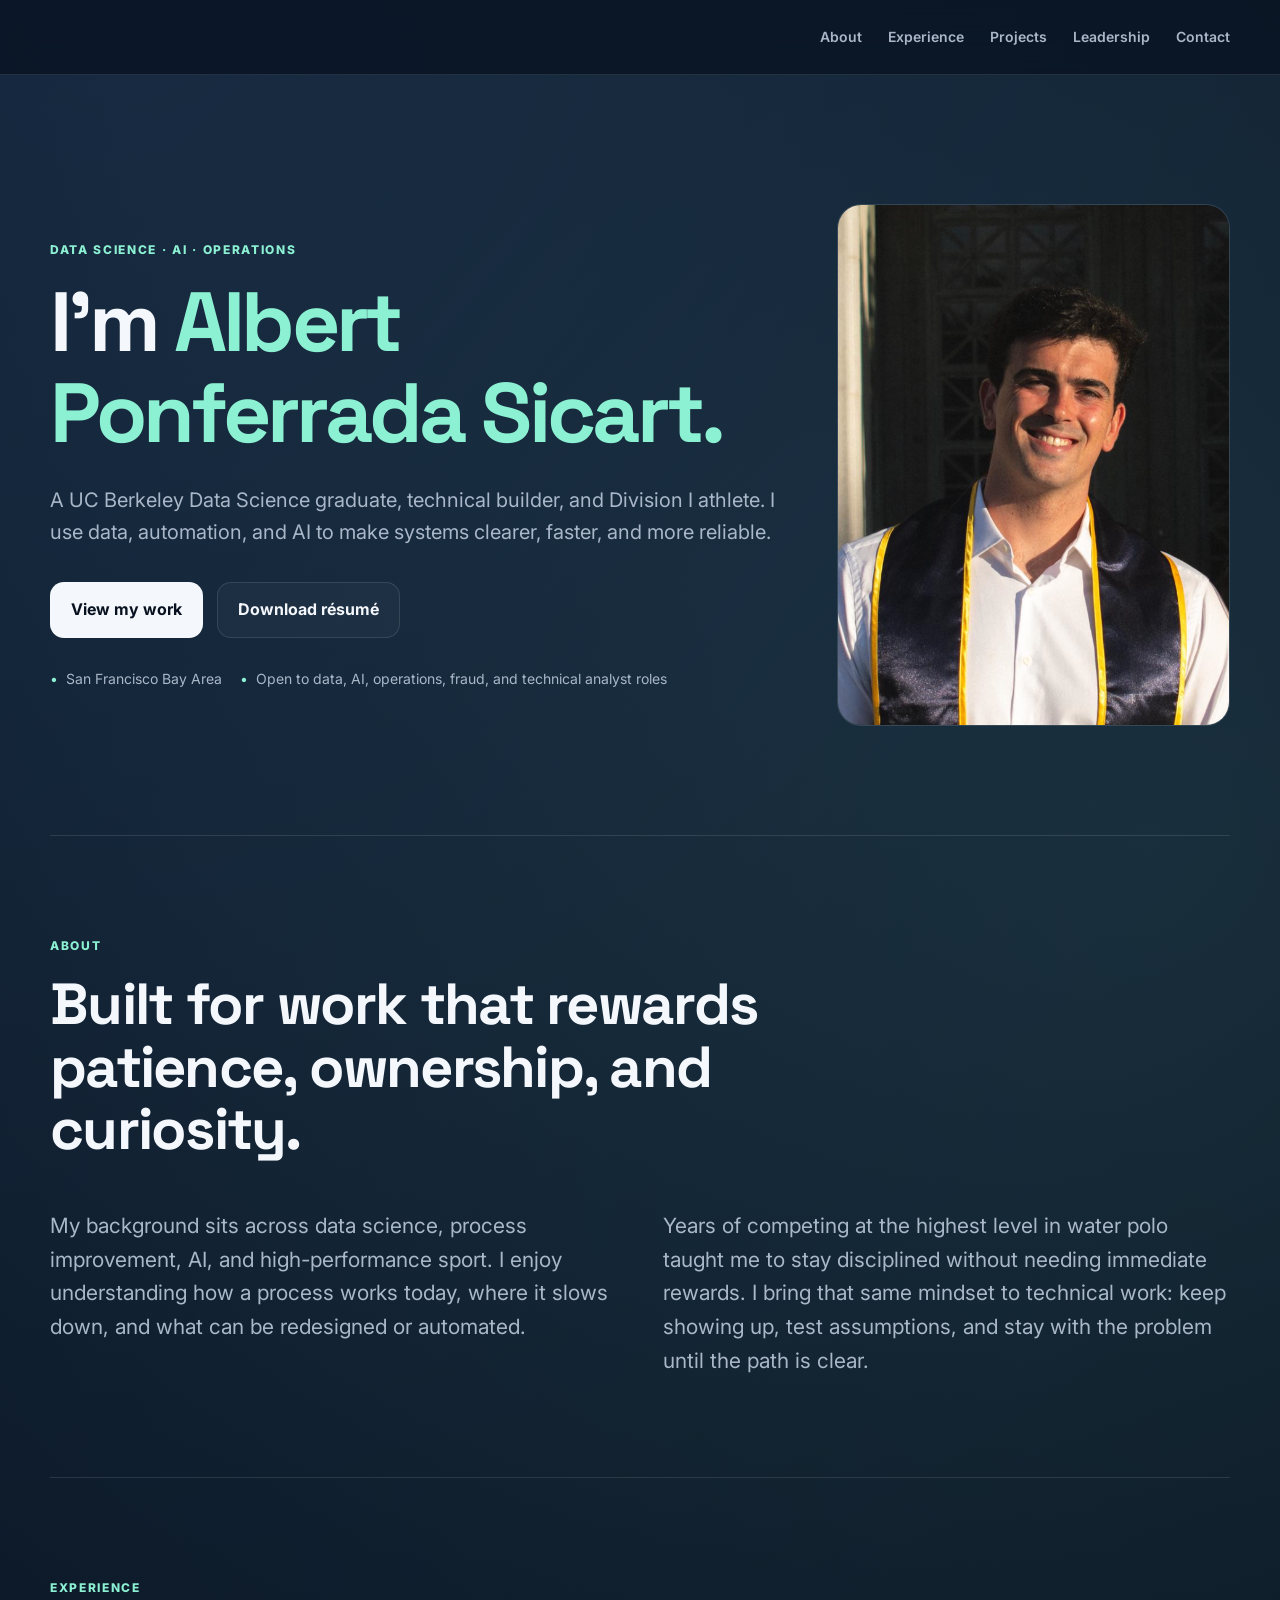
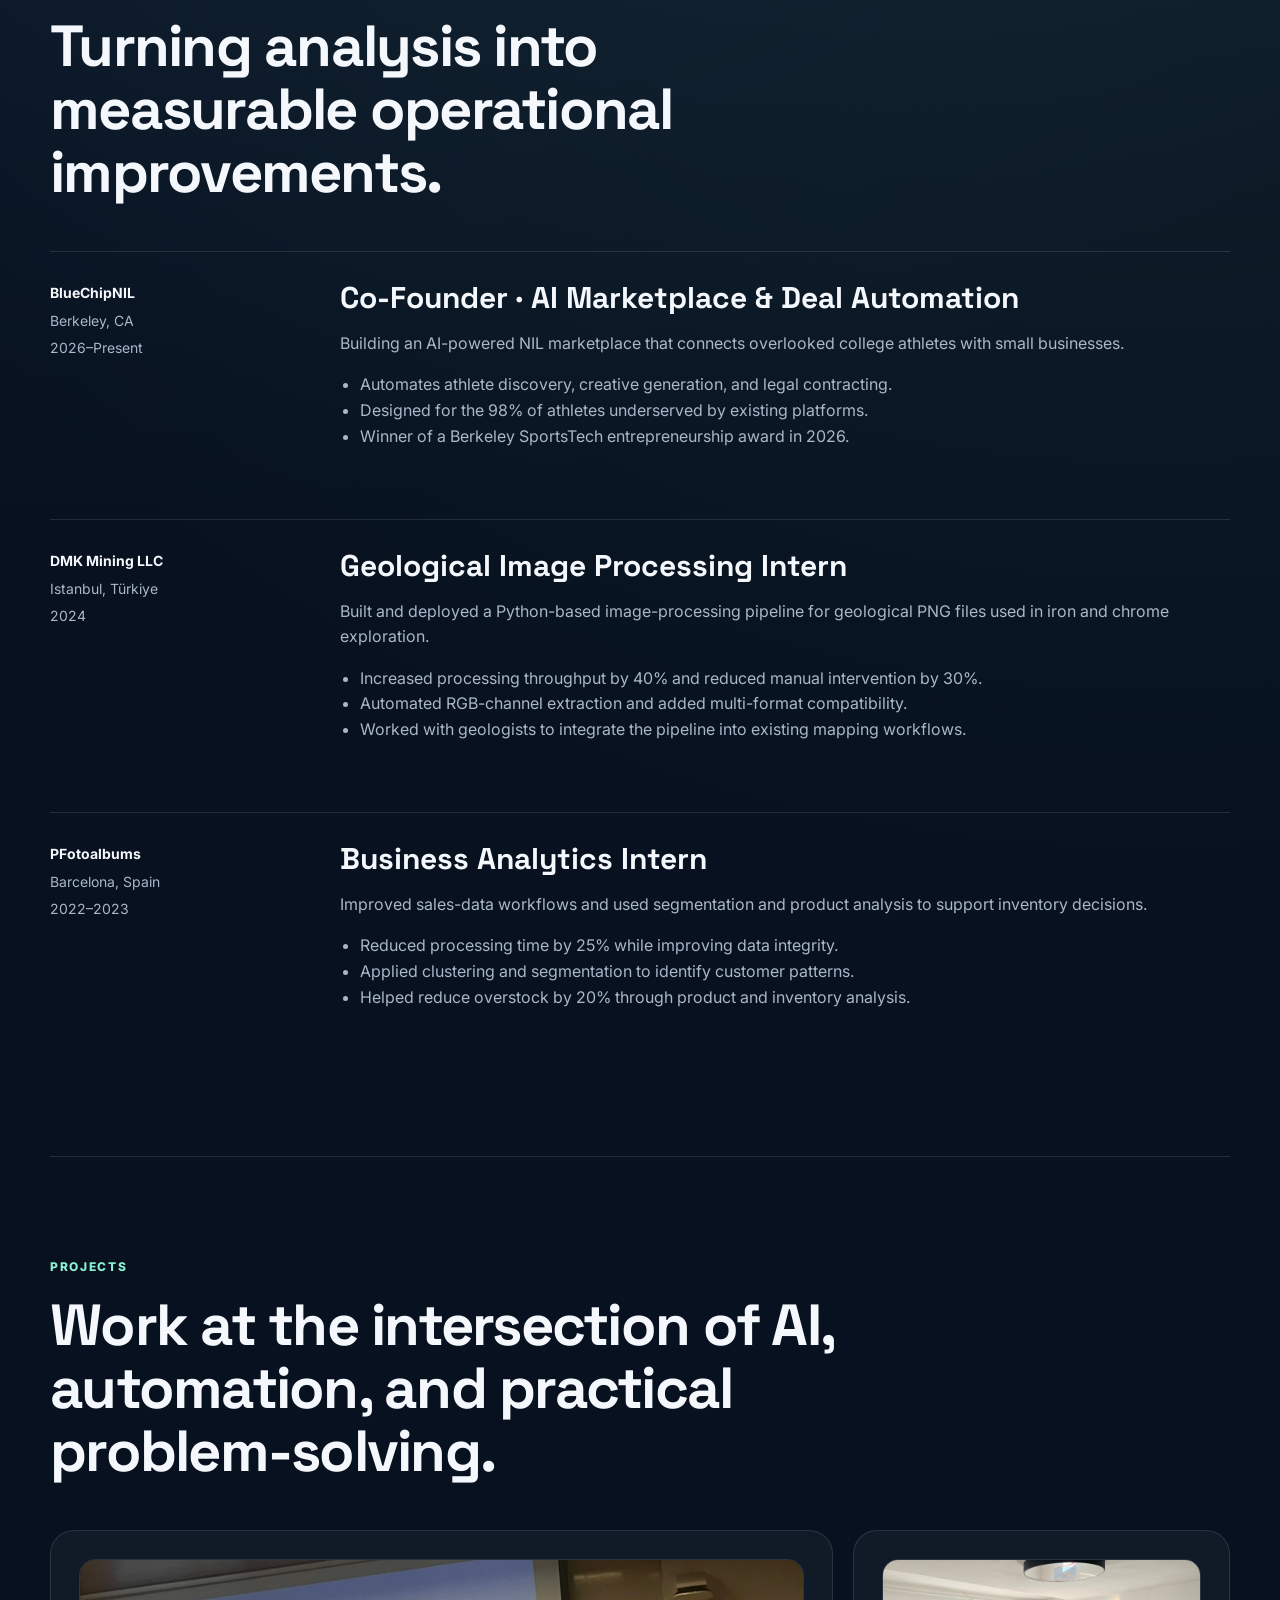
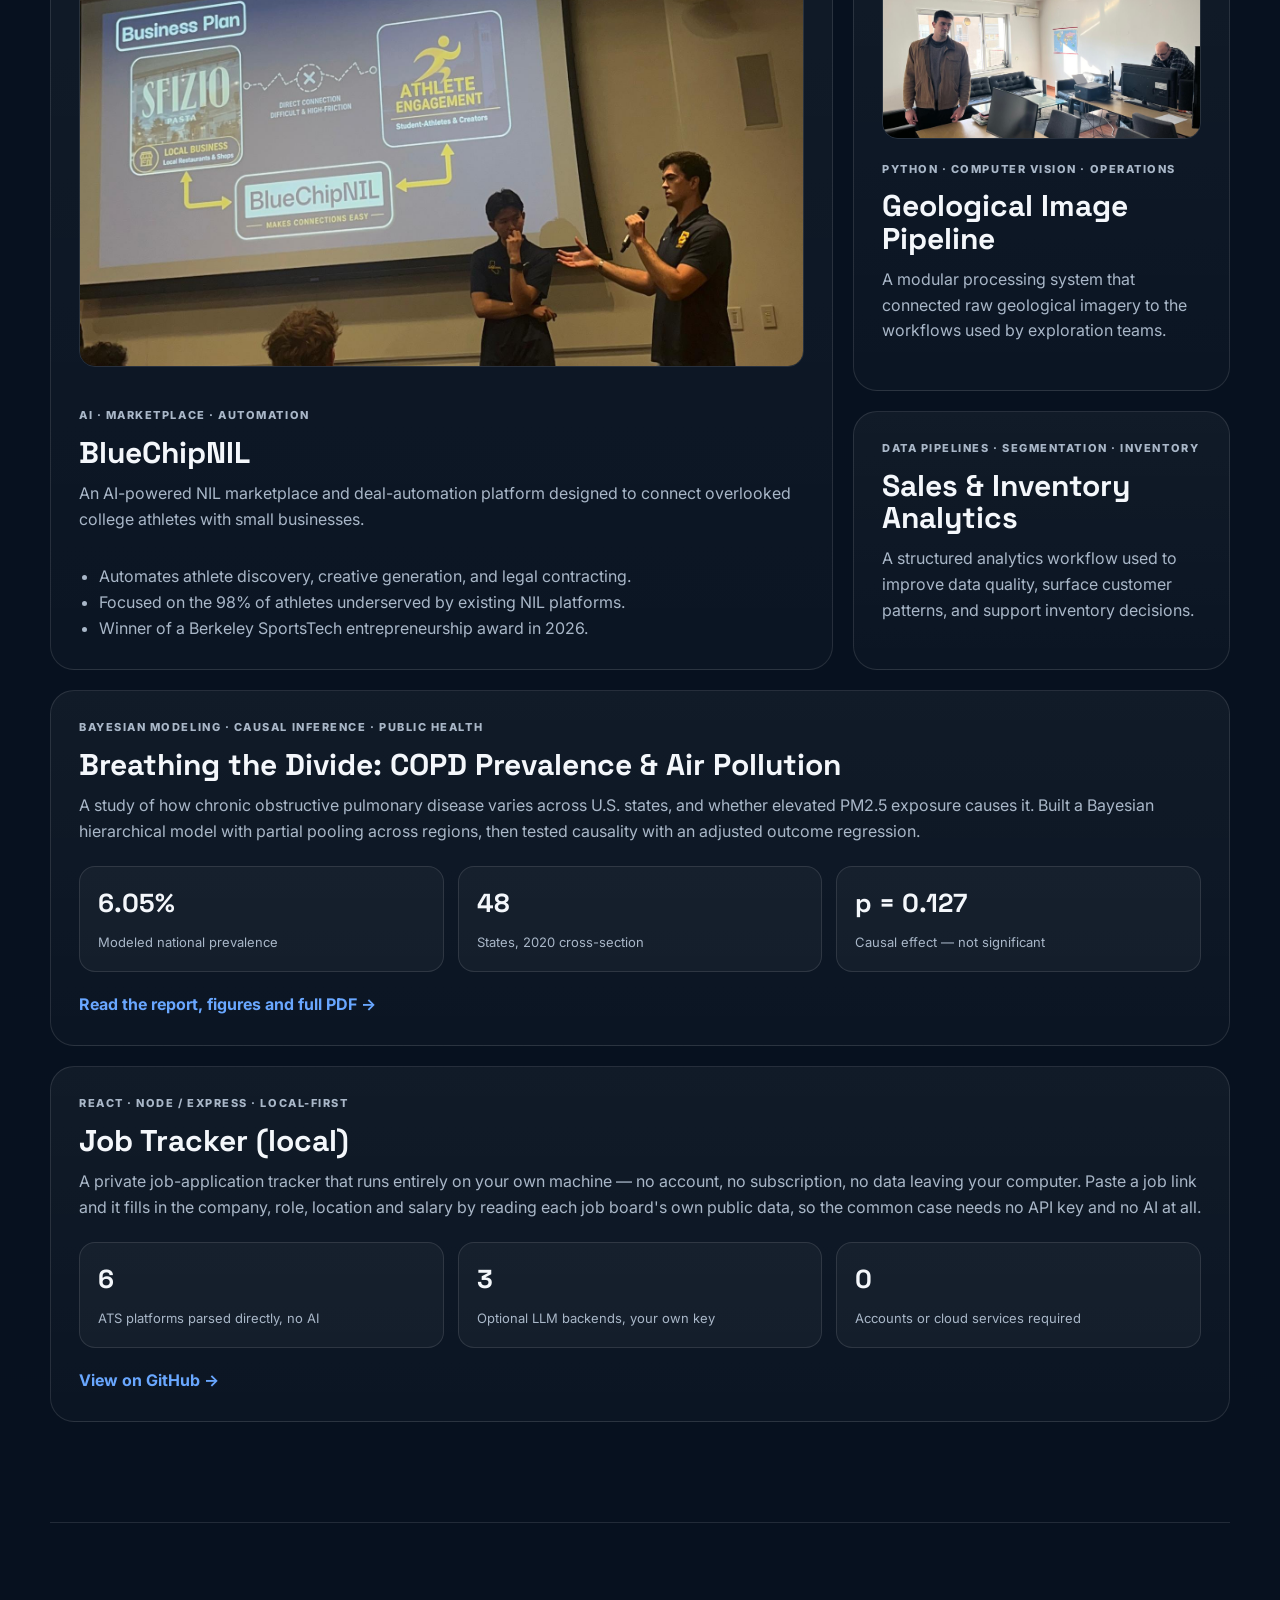
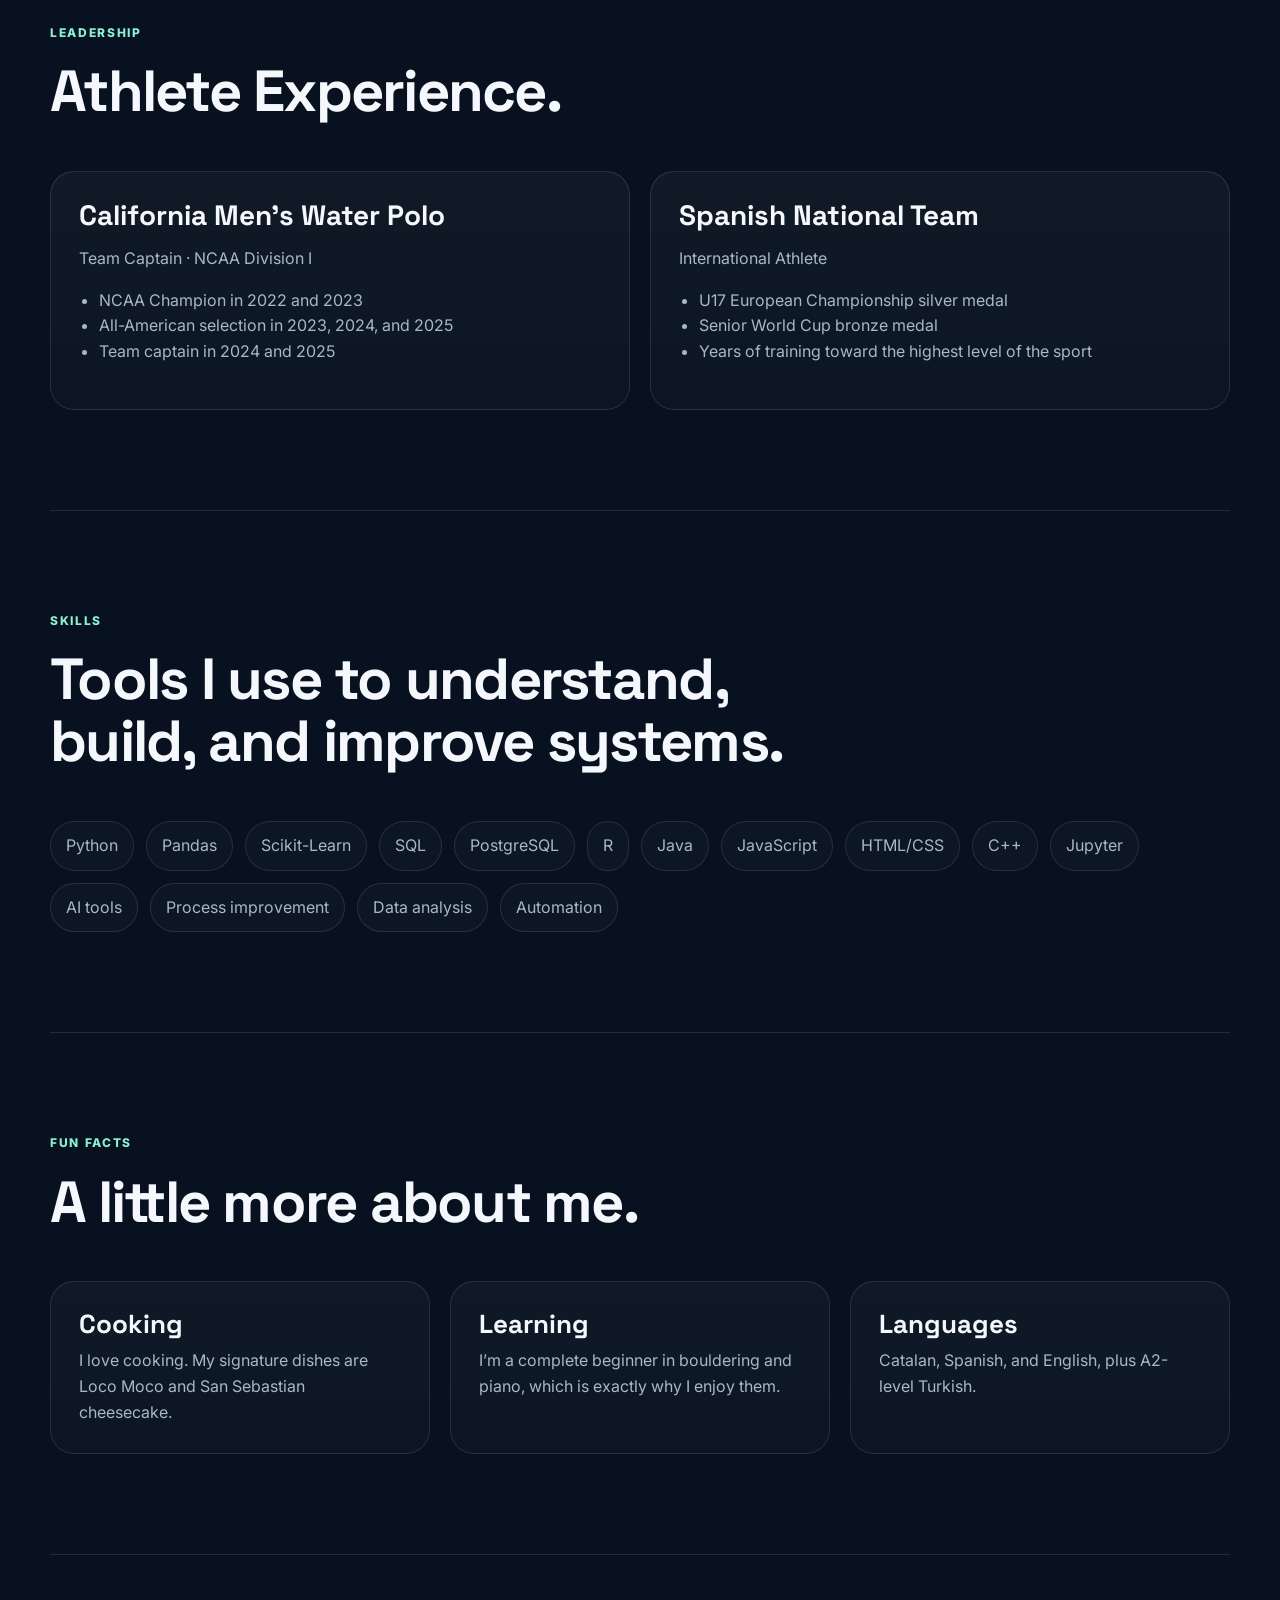
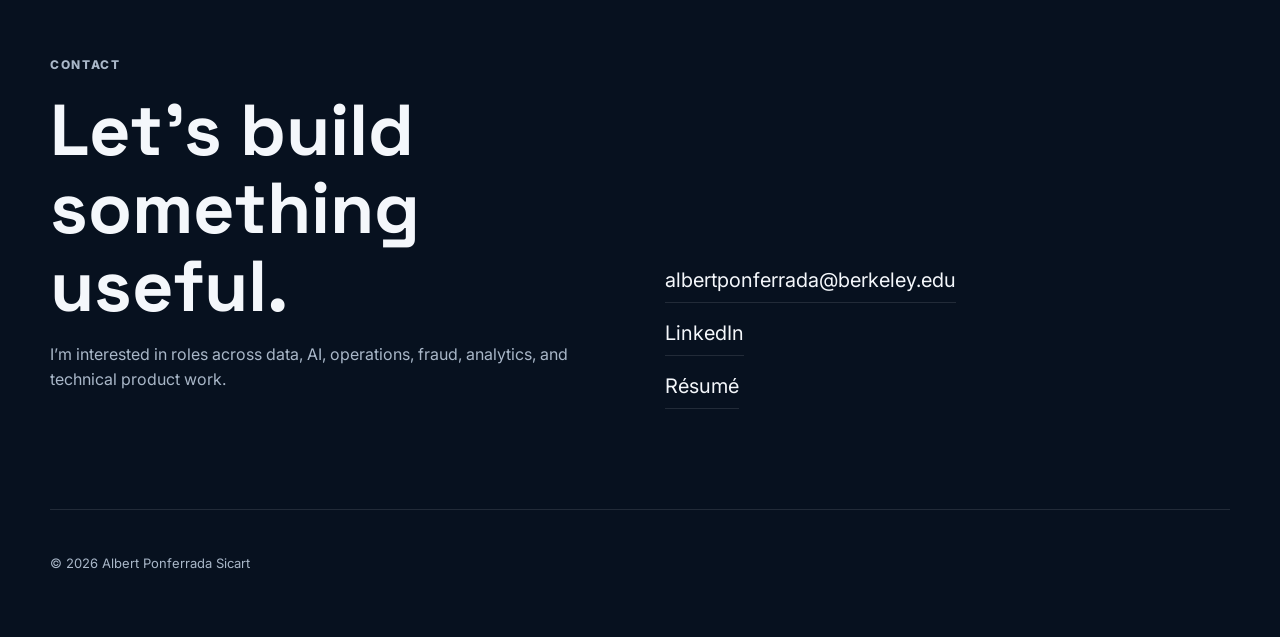
==== commit ebb63a62: "Remove the APS brand mark and add Job Tracker to projects - Drop the "APS" logo from the nav and its" ====
--- a/index.html
+++ b/index.html
@@ -14,7 +14,6 @@
   <div class="site-shell">
     <header class="nav-wrap">
       <nav class="nav container">
-        <a class="brand" href="#top">APS</a>
         <button class="menu-toggle" aria-label="Open menu" aria-expanded="false">Menu</button>
         <div class="nav-links">
           <a href="#about">About</a>
@@ -184,6 +183,23 @@
               <div><strong>p = 0.127</strong><span>Causal effect — not significant</span></div>
             </div>
             <span class="project-link">Read the report, figures and full PDF &rarr;</span>
+          </a>
+
+          <a class="project-card project-card-wide" href="https://github.com/albertponfe/job-tracker-local" target="_blank" rel="noopener">
+            <p class="project-kicker">REACT · NODE / EXPRESS · LOCAL-FIRST</p>
+            <h3>Job Tracker (local)</h3>
+            <p>
+              A private job-application tracker that runs entirely on your own machine — no account, no
+              subscription, no data leaving your computer. Paste a job link and it fills in the company,
+              role, location and salary by reading each job board's own public data, so the common case
+              needs no API key and no AI at all.
+            </p>
+            <div class="project-stats">
+              <div><strong>6</strong><span>ATS platforms parsed directly, no AI</span></div>
+              <div><strong>3</strong><span>Optional LLM backends, your own key</span></div>
+              <div><strong>0</strong><span>Accounts or cloud services required</span></div>
+            </div>
+            <span class="project-link">View on GitHub &rarr;</span>
           </a>
         </div>
       </section>
--- a/styles.css
+++ b/styles.css
@@ -41,19 +41,7 @@
   height: 74px;
   display: flex;
   align-items: center;
-  justify-content: space-between;
-}
-
-.brand {
-  width: 42px;
-  height: 42px;
-  border-radius: 14px;
-  display: grid;
-  place-items: center;
-  font-family: "Space Grotesk", sans-serif;
-  font-weight: 700;
-  border: 1px solid var(--line);
-  background: linear-gradient(135deg, rgba(105,167,255,.18), rgba(140,240,210,.10));
+  justify-content: flex-end;
 }
 
 .nav-links { display: flex; gap: 26px; }
